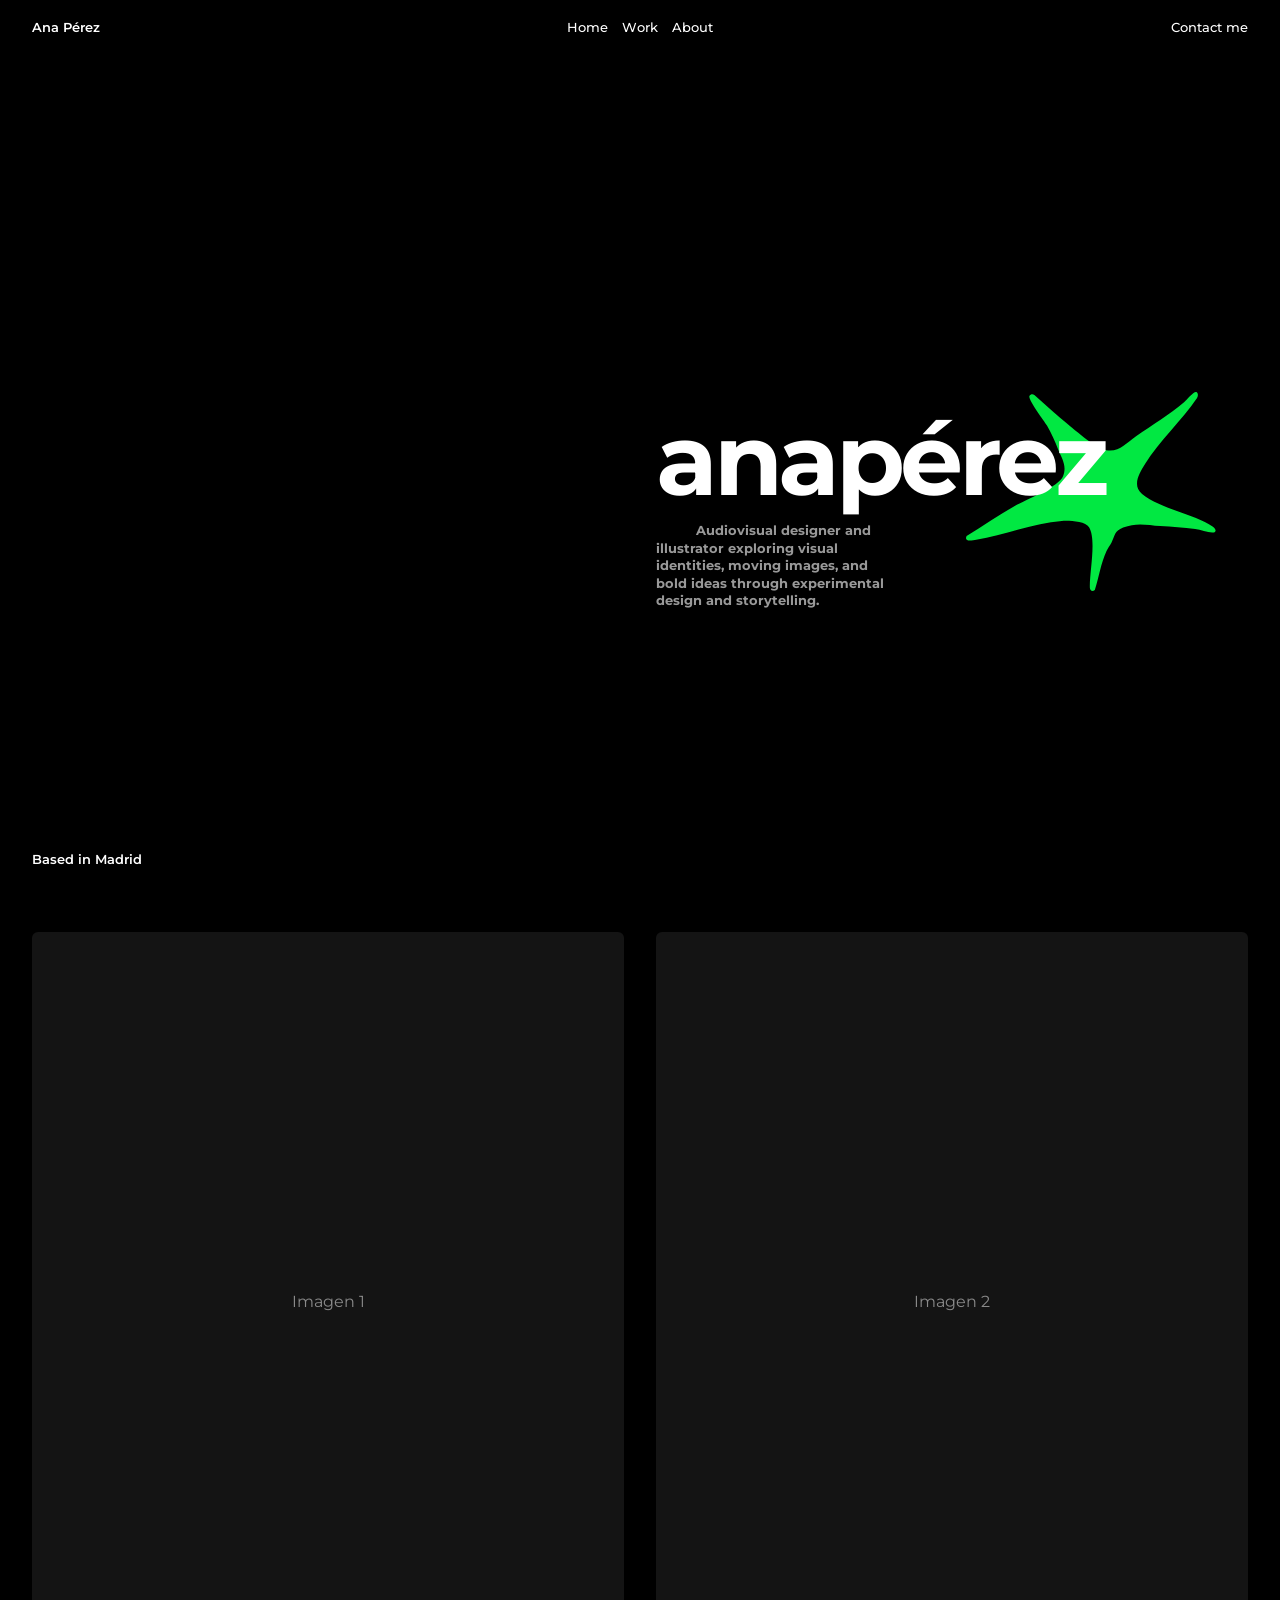
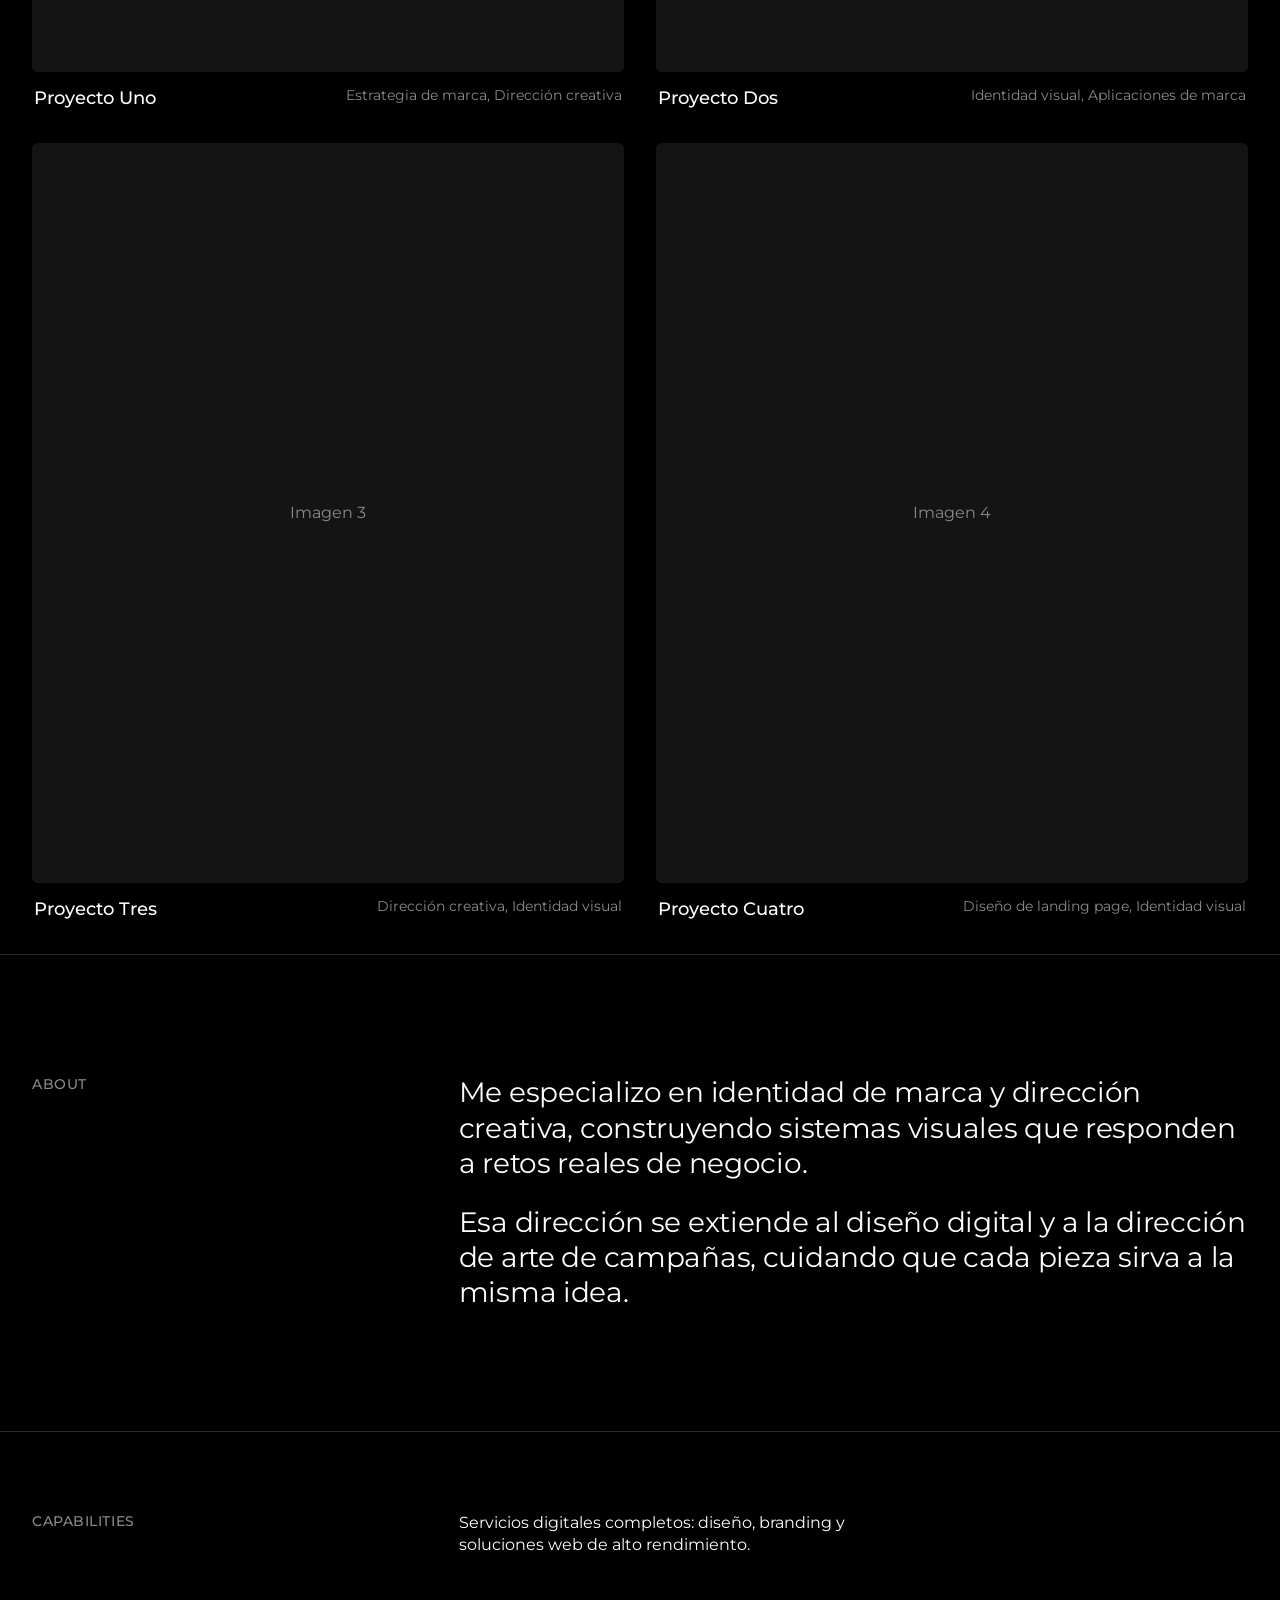
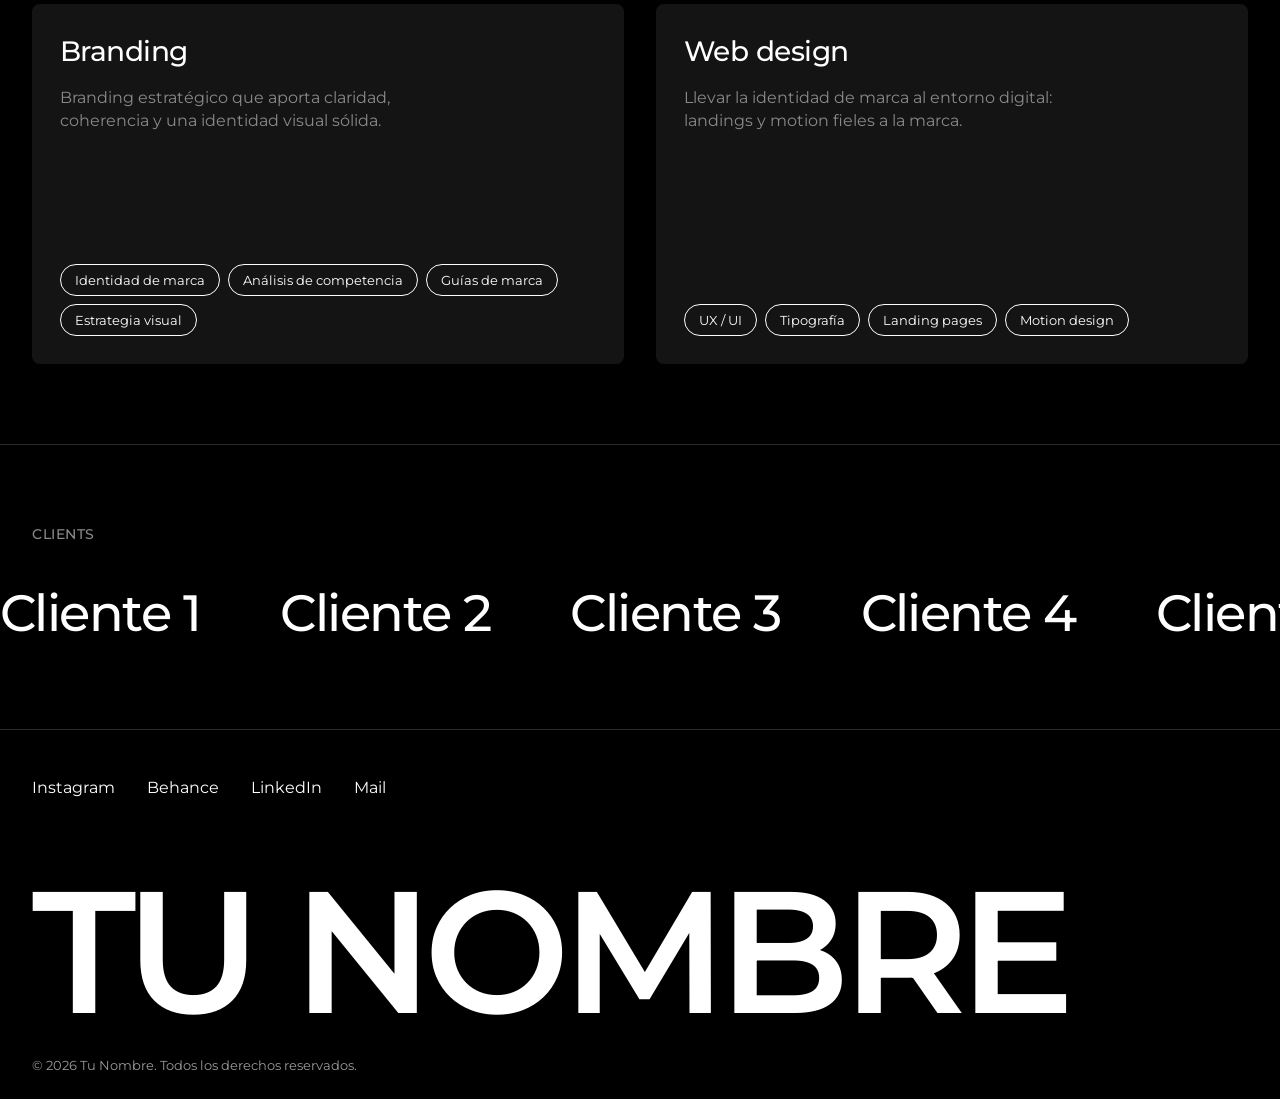
==== index.html @ c8057725 "cogiendoforma" ====
<!DOCTYPE html>
<html lang="es">
<head>
  <meta charset="UTF-8" />
  <meta name="viewport" content="width=device-width, initial-scale=1.0" />
  <title>Ana Pérez — Audiovisual designer & illustrator</title>
  <meta name="description" content="Portfolio de Ana Pérez, diseñadora audiovisual e ilustradora." />
  <link rel="preconnect" href="https://fonts.googleapis.com" />
  <link rel="preconnect" href="https://fonts.gstatic.com" crossorigin />
  <link href="https://fonts.googleapis.com/css2?family=Montserrat:wght@400;500;600;700;800&display=swap" rel="stylesheet" />
  <link rel="stylesheet" href="css/style.css" />
</head>
<body>

  <!-- HEADER -->
  <header class="header">
    <a href="#top" class="logo">Ana Pérez</a>

    <nav class="nav" id="nav">
      <div class="nav__main">
        <a href="#top" class="roll" data-text="Home"><span>Home</span></a>
        <a href="#works" class="roll" data-text="Work"><span>Work</span></a>
        <a href="#about" class="roll" data-text="About"><span>About</span></a>
      </div>
      <a href="#contact" class="nav__contact roll" data-text="Contact me"><span>Contact me</span></a>
    </nav>

    <button class="menu-btn" id="menuBtn" aria-label="Abrir menú">Menu</button>
  </header>

  <main id="top">

    <!-- HERO -->
    <section class="hero">
      <p class="hero__location">Based in Madrid</p>

      <div class="hero__content">
        <div class="hero__title">
          <svg class="hero__star" viewBox="0 0 342.09 272.6" xmlns="http://www.w3.org/2000/svg" aria-hidden="true">
            <path fill="#01E842" d="M176.56,271.46c-3.36,2.34-6.63.99-6.81-3.21-.75-20.58,9.35-65.53-1.11-82.9-5.16-8.57-28.27-9.28-37.34-8.64-39.47,2.81-79.46,19.6-117.3,25.7-5.13.83-17.24,3.97-13.19-5.2,22.29-13.17,43.22-28.61,65.96-41.03,14.47-7.9,60.71-26.7,66.24-40.76s-1.35-23.9-6.4-36.04c-4.72-11.36-9.31-22.74-15.65-33.35-4.01-6.72-25.91-34.97-24.07-40.65,1.66-2.64,4.52-3.25,6.83-1.13,11.84,10.47,23.4,21.36,35.59,31.43s44.53,38.08,56.68,42.32c21.95,7.65,31.44-6.86,47.07-17.52,22.47-15.33,45.22-29.01,66.2-46.8,2.94-2.5,13.28-15.15,16.52-13.53,2.7,1.35,2.49,5.68.88,7.94-21.16,31.21-51.8,58.81-71.28,90.71-7.54,12.35-18.17,29.33-4.06,40.89,25.51,20.89,69.63,26.15,97.17,44.83,4.66,3.16,5.28,8.62-1.06,8.14-6.52-.49-16.04-3.75-23.28-4.8-15.97-2.33-31.79-2.94-47.84-4.16-17.86-1.36-32.99-5.22-50.89,2.15-12.68,5.23-10.85,10.71-16.09,20.91-1.88,3.66-5.01,7.61-6.72,11.28-7.78,16.62-10.3,36.06-16.06,53.43Z"/>
          </svg>
          <h1 class="hero__wordmark">anapérez</h1>
        </div>
        <p class="hero__tagline">
          Audiovisual designer and illustrator exploring visual identities, moving images, and bold ideas through experimental design and storytelling.
        </p>
      </div>
    </section>

    <!-- WORKS -->
    <section class="works" id="works">
      <a href="#" class="project">
        <div class="project__img"><span>Imagen 1</span></div>
        <div class="project__info">
          <h3>Proyecto Uno</h3>
          <p>Estrategia de marca, Dirección creativa</p>
        </div>
      </a>

      <a href="#" class="project">
        <div class="project__img"><span>Imagen 2</span></div>
        <div class="project__info">
          <h3>Proyecto Dos</h3>
          <p>Identidad visual, Aplicaciones de marca</p>
        </div>
      </a>

      <a href="#" class="project">
        <div class="project__img"><span>Imagen 3</span></div>
        <div class="project__info">
          <h3>Proyecto Tres</h3>
          <p>Dirección creativa, Identidad visual</p>
        </div>
      </a>

      <a href="#" class="project">
        <div class="project__img"><span>Imagen 4</span></div>
        <div class="project__info">
          <h3>Proyecto Cuatro</h3>
          <p>Diseño de landing page, Identidad visual</p>
        </div>
      </a>
    </section>

    <!-- ABOUT -->
    <section class="about" id="about">
      <h2 class="section-label">About</h2>
      <div class="about__text">
        <p>Me especializo en identidad de marca y dirección creativa, construyendo sistemas visuales que responden a retos reales de negocio.</p>
        <p>Esa dirección se extiende al diseño digital y a la dirección de arte de campañas, cuidando que cada pieza sirva a la misma idea.</p>
      </div>
    </section>

    <!-- CAPABILITIES -->
    <section class="capabilities">
      <div class="capabilities__head">
        <h2 class="section-label">Capabilities</h2>
        <p>Servicios digitales completos: diseño, branding y soluciones web de alto rendimiento.</p>
      </div>

      <div class="cards">
        <article class="card">
          <h3>Branding</h3>
          <p>Branding estratégico que aporta claridad, coherencia y una identidad visual sólida.</p>
          <ul class="tags">
            <li>Identidad de marca</li>
            <li>Análisis de competencia</li>
            <li>Guías de marca</li>
            <li>Estrategia visual</li>
          </ul>
        </article>

        <article class="card">
          <h3>Web design</h3>
          <p>Llevar la identidad de marca al entorno digital: landings y motion fieles a la marca.</p>
          <ul class="tags">
            <li>UX / UI</li>
            <li>Tipografía</li>
            <li>Landing pages</li>
            <li>Motion design</li>
          </ul>
        </article>
      </div>
    </section>

    <!-- CLIENTS (marquee) -->
    <section class="clients">
      <h2 class="section-label">Clients</h2>
      <div class="marquee">
        <div class="marquee__track">
          <span>Cliente 1</span><span>Cliente 2</span><span>Cliente 3</span><span>Cliente 4</span>
          <!-- duplicado para el bucle infinito -->
          <span>Cliente 1</span><span>Cliente 2</span><span>Cliente 3</span><span>Cliente 4</span>
        </div>
      </div>
    </section>

  </main>

  <!-- FOOTER / CONTACT -->
  <footer class="footer" id="contact">
    <div class="footer__links">
      <a href="https://instagram.com" target="_blank" rel="noopener" class="roll" data-text="Instagram"><span>Instagram</span></a>
      <a href="https://behance.net" target="_blank" rel="noopener" class="roll" data-text="Behance"><span>Behance</span></a>
      <a href="https://linkedin.com" target="_blank" rel="noopener" class="roll" data-text="LinkedIn"><span>LinkedIn</span></a>
      <a href="mailto:hola@tudominio.com" class="roll" data-text="Mail"><span>Mail</span></a>
    </div>
    <p class="footer__wordmark">TU NOMBRE</p>
    <p class="footer__legal">© 2026 Tu Nombre. Todos los derechos reservados.</p>
  </footer>

  <script src="js/script.js"></script>
</body>
</html>
---- css/style.css ----
/* ---------- Variables (cambia aquí colores y fuente) ---------- */
:root {
  --bg: #000000;
  --text: #ffffff;
  --muted: #8a8a8a;
  --line: #2a2a2a;
  --card: #141414;
  --accent: #01e842;   /* verde del hover */
  --gutter: clamp(16px, 2.5vw, 32px);
  --font: "Montserrat", system-ui, sans-serif;
}

/* ---------- Reset ---------- */
*, *::before, *::after { box-sizing: border-box; margin: 0; padding: 0; }
html { scroll-behavior: smooth; }
body {
  font-family: var(--font);
  background: var(--bg);
  color: var(--text);
  line-height: 1.4;
  -webkit-font-smoothing: antialiased;
}
body.no-scroll { overflow: hidden; }   /* bloquea el scroll con el menú abierto */
a { color: inherit; text-decoration: none; }
ul { list-style: none; }

/* ---------- Header ---------- */
.header {
  position: fixed;
  top: 0; left: 0; right: 0;
  z-index: 50;
  display: grid;
  grid-template-columns: 1fr auto 1fr;   /* logo | menú centrado | contacto */
  align-items: center;
  padding: 18px var(--gutter);
  font-size: 13px;
  font-weight: 500;
  color: #fff;
}
.logo { font-weight: 600; justify-self: start; }

/* En escritorio el <nav> no genera caja: sus hijos entran directos en la rejilla */
.nav { display: contents; }
.nav__main { display: flex; gap: 14px; justify-self: center; }
.nav__contact { justify-self: end; }
.menu-btn { display: none; background: none; border: 0; color: inherit; font: inherit; cursor: pointer; }

/* Efecto "slot" en los links: cada letra sube a destiempo y se vuelve verde.
   El JS (script.js) divide el texto de los enlaces .roll en letras. */
.roll {
  --h: 1.25em;               /* alto de cada letra (deja sitio a las colas: g, p, y) */
  display: inline-flex;
  line-height: var(--h);
  white-space: nowrap;
  cursor: pointer;
}
.roll .slot-char {
  display: inline-block;
  height: var(--h);
  overflow: hidden;
  vertical-align: bottom;
}
.roll .slot-strip {
  display: flex;
  flex-direction: column;
  transition: transform 650ms cubic-bezier(.16, 1, .3, 1);
  transition-delay: calc(var(--i) * 45ms);   /* retraso por letra */
}
.roll .slot-strip span {
  display: block;
  height: var(--h);
  line-height: var(--h);
  white-space: pre;
}
.roll .slot-strip span:nth-child(2) { color: var(--accent); }

.roll:focus-visible .slot-strip { transform: translateY(calc(-1 * var(--h))); }

/* Solo con ratón: en pantallas táctiles el hover se queda "pegado" tras tocar */
@media (hover: hover) {
  .roll:hover .slot-strip { transform: translateY(calc(-1 * var(--h))); }
}

/* ---------- Hero ---------- */
.hero {
  min-height: 100vh;
  min-height: 100svh;   /* en móvil ignora la barra del navegador */
  overflow-x: clip;     /* la estrella nunca crea scroll horizontal al moverse */
  padding: 80px var(--gutter) var(--gutter);
  display: grid;
  grid-template-columns: 1fr 1fr;     /* dos mitades */
  column-gap: var(--gutter);
}
/* Izquierda: abajo del todo */
.hero__location {
  align-self: end;
  font-size: 13px;
  font-weight: 600;
}
/* Derecha: centrado en vertical */
.hero__content {
  align-self: center;
  padding-top: 8vh;
}
/* El tamaño se define aquí; la estrella usa "em", así escala siempre con el nombre */
.hero__title {
  position: relative;
  font-size: clamp(3rem, 7.8vw, 9rem);
}
.hero__wordmark {
  position: relative;
  z-index: 1;                 /* el texto va por encima de la estrella */
  font-size: 1em;
  font-weight: 700;
  letter-spacing: -0.045em;
  line-height: 1;
}
.hero__star {
  position: absolute;
  z-index: 0;
  top: -0.18em;               /* ajusta la posición vertical */
  left: 3.1em;                /* ajusta la posición horizontal */
  width: 2.5em;               /* ajusta el tamaño */
  height: auto;
  pointer-events: none;
  user-select: none;
  transform-origin: 50% 50%;
  /* "translate" y "rotate" los mueve el JS con el ratón; se suman a la animación */
  translate: var(--mx, 0px) var(--my, 0px);
  rotate: var(--mr, 0deg);
  transition: translate .7s cubic-bezier(.2, .7, .2, 1), rotate .7s cubic-bezier(.2, .7, .2, 1);
}

/* Animación de la estrella (solo si la persona no pidió reducir movimiento) */
@media (prefers-reduced-motion: no-preference) {
  .hero__star {
    animation:
      star-fade .4s ease .3s both,                                  /* aparece */
      star-pop 1.3s cubic-bezier(.34, 1.56, .64, 1) .3s both,       /* entra girando y con rebote */
      star-float 7s ease-in-out 1.6s infinite alternate;            /* después "respira" sin parar */
  }
}
@keyframes star-fade { from { opacity: 0; } to { opacity: 1; } }
@keyframes star-pop {
  from { transform: scale(0) rotate(-140deg); }
  to   { transform: scale(1) rotate(0deg); }
}
@keyframes star-float {
  from { transform: scale(1) rotate(0deg); }
  to   { transform: scale(1.07) rotate(9deg); }
}
.hero__tagline {
  margin-top: 12px;
  max-width: 17.5em;
  font-size: clamp(11px, 1.05vw, 15px);
  font-weight: 700;
  line-height: 1.3;
  text-indent: 3em;          /* sangría en la primera línea */
  color: #999999;
}

/* ---------- Works (grid 2 columnas) ---------- */
.works {
  display: grid;
  grid-template-columns: repeat(2, 1fr);
  gap: var(--gutter);
  padding: var(--gutter);
}
.project__img {
  aspect-ratio: 4 / 5;
  background: var(--card);
  border-radius: 6px;
  overflow: hidden;
  display: grid;
  place-items: center;
  color: var(--muted);
}
.project__img img {
  width: 100%; height: 100%;
  object-fit: cover;
  transition: transform .8s cubic-bezier(.2, .7, .2, 1);
}
.project:hover .project__img img,
.project:hover .project__img { transform: scale(1.02); }
.project__img { transition: transform .6s cubic-bezier(.2, .7, .2, 1); }
.project__info { display: flex; justify-content: space-between; gap: 16px; padding: 14px 2px 0; }
.project__info h3 { font-weight: 500; font-size: 18px; }
.project__info p { color: var(--muted); font-size: 14px; text-align: right; }

/* ---------- Secciones genéricas ---------- */
.section-label {
  font-size: 14px;
  font-weight: 500;
  text-transform: uppercase;
  letter-spacing: .04em;
  color: var(--muted);
}

/* ---------- About ---------- */
.about {
  display: grid;
  grid-template-columns: 1fr 2fr;
  gap: var(--gutter);
  padding: 120px var(--gutter);
  border-top: 1px solid var(--line);
}
.about__text { display: grid; gap: 24px; font-size: clamp(20px, 2.2vw, 32px); line-height: 1.25; letter-spacing: -0.01em; }

/* ---------- Capabilities ---------- */
.capabilities {
  padding: 80px var(--gutter);
  border-top: 1px solid var(--line);
}
.capabilities__head {
  display: grid;
  grid-template-columns: 1fr 2fr;
  gap: var(--gutter);
  margin-bottom: 48px;
}
.capabilities__head p { max-width: 460px; }
.cards { display: grid; grid-template-columns: repeat(2, 1fr); gap: var(--gutter); }
.card {
  background: var(--card);
  border-radius: 8px;
  padding: 28px;
  display: flex;
  flex-direction: column;
  gap: 16px;
  min-height: 360px;
}
.card h3 { font-size: 28px; font-weight: 500; letter-spacing: -0.02em; }
.card > p { color: var(--muted); max-width: 380px; }
.tags { margin-top: auto; display: flex; flex-wrap: wrap; gap: 8px; }
.tags li {
  border: 1px solid var(--text);
  border-radius: 999px;
  padding: 6px 14px;
  font-size: 13px;
}

/* ---------- Clients (marquee) ---------- */
.clients { padding: 80px 0; border-top: 1px solid var(--line); }
.clients .section-label { padding: 0 var(--gutter); margin-bottom: 32px; }
.marquee { overflow: hidden; }
.marquee__track {
  display: flex;
  gap: 80px;
  width: max-content;
  animation: scroll 25s linear infinite;
}
.marquee__track span { font-size: clamp(28px, 4vw, 56px); font-weight: 500; letter-spacing: -0.03em; white-space: nowrap; }
@keyframes scroll { to { transform: translateX(-50%); } }
.marquee:hover .marquee__track { animation-play-state: paused; }

/* ---------- Footer ---------- */
.footer {
  background: var(--bg);
  color: var(--text);
  padding: 48px var(--gutter) 24px;
  border-top: 1px solid var(--line);
}
.footer__links { display: flex; gap: 32px; flex-wrap: wrap; margin-bottom: 80px; }
.footer__wordmark {
  font-size: clamp(40px, 13.5vw, 280px);   /* antes se salía de la pantalla */
  font-weight: 600;
  letter-spacing: -0.05em;
  line-height: .85;
  white-space: nowrap;
}
.footer__legal { margin-top: 32px; font-size: 13px; opacity: .6; }

/* ---------- Responsive ---------- */
/* Tablet y móvil */
@media (max-width: 800px) {
  /* Cabecera: logo + botón Menu */
  .header { grid-template-columns: 1fr auto; }
  .logo,
  .menu-btn { position: relative; z-index: 60; }   /* siguen visibles sobre el menú abierto */
  .menu-btn { display: block; }

  /* Menú a pantalla completa (en escritorio el nav es display: contents) */
  .nav {
    display: flex;
    position: fixed;
    inset: 0;
    background: var(--bg);
    flex-direction: column;
    justify-content: center;
    align-items: center;
    gap: 24px;
    font-size: clamp(28px, 8vw, 40px);
    font-weight: 600;
    transform: translateY(-100%);
    visibility: hidden;                      /* evita tabular a enlaces ocultos */
    transition: transform .5s cubic-bezier(.65, 0, .35, 1), visibility 0s .5s;
  }
  .nav.open {
    transform: translateY(0);
    visibility: visible;
    transition: transform .5s cubic-bezier(.65, 0, .35, 1), visibility 0s;
  }
  .nav__main { flex-direction: column; align-items: center; gap: 24px; }

  /* Secciones */
  .works, .cards { grid-template-columns: 1fr; }
  .about, .capabilities__head { grid-template-columns: 1fr; }
  .about { padding: 80px var(--gutter); }
  .card { min-height: 280px; }
  .project__info { flex-direction: column; gap: 4px; }
  .project__info p { text-align: left; }

  /* Hero: una columna, nombre centrado y "Based in Madrid" abajo */
  .hero { grid-template-columns: 1fr; grid-template-rows: 1fr auto; }
  .hero__content { grid-row: 1; align-self: center; padding-top: 0; }
  .hero__location { grid-row: 2; }
  .hero__title { font-size: clamp(3rem, 17vw, 7rem); margin-bottom: .85em; }   /* deja sitio a la estrella */
  .hero__star { left: 2.9em; }   /* en móvil, un poco menos para que no se salga de la pantalla */
  .hero__tagline { font-size: 13px; max-width: 24em; text-indent: 2.5em; }
}

/* Móviles pequeños */
@media (max-width: 480px) {
  .footer__links { gap: 20px 24px; margin-bottom: 56px; }
  .marquee__track { gap: 48px; }
}

/* Respeta a quien prefiere menos movimiento */
@media (prefers-reduced-motion: reduce) {
  html { scroll-behavior: auto; }
  .marquee__track { animation: none; }
  .roll .slot-strip { transition-duration: 0ms; transition-delay: 0ms; }
}
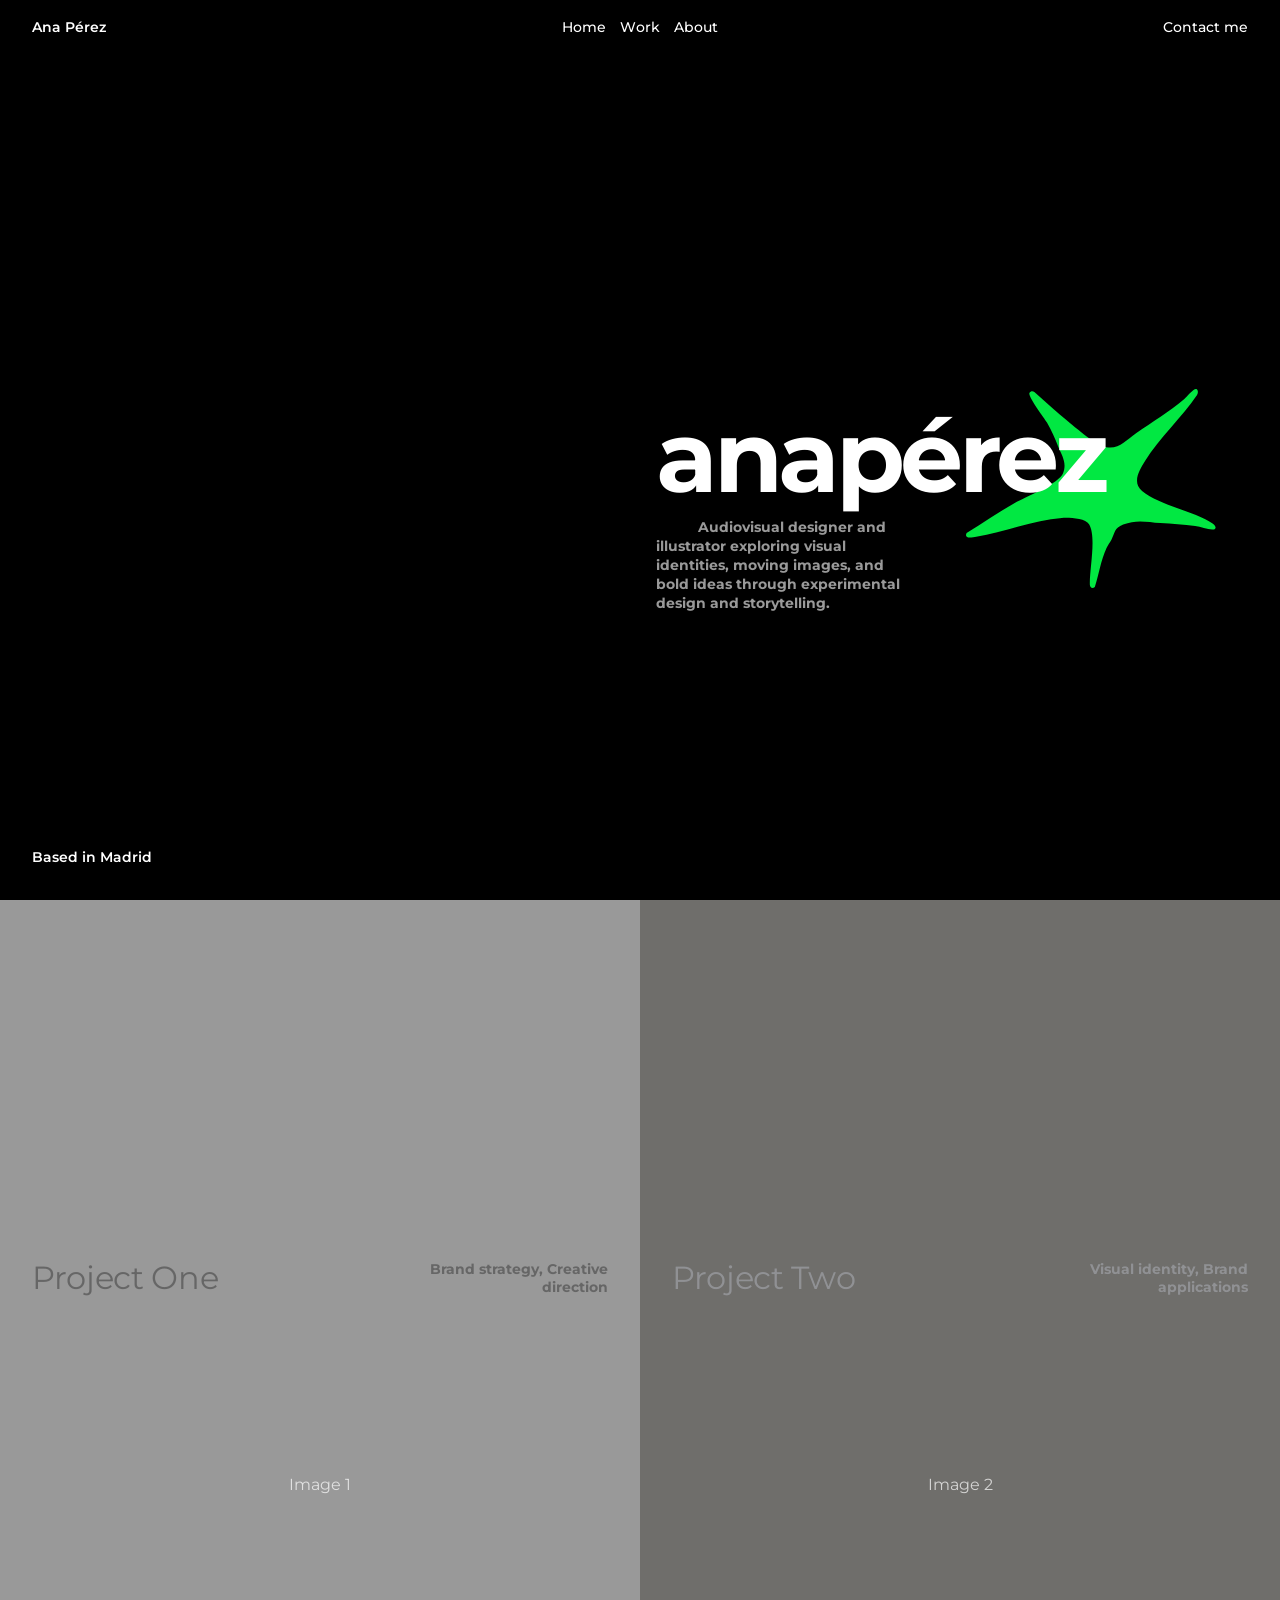
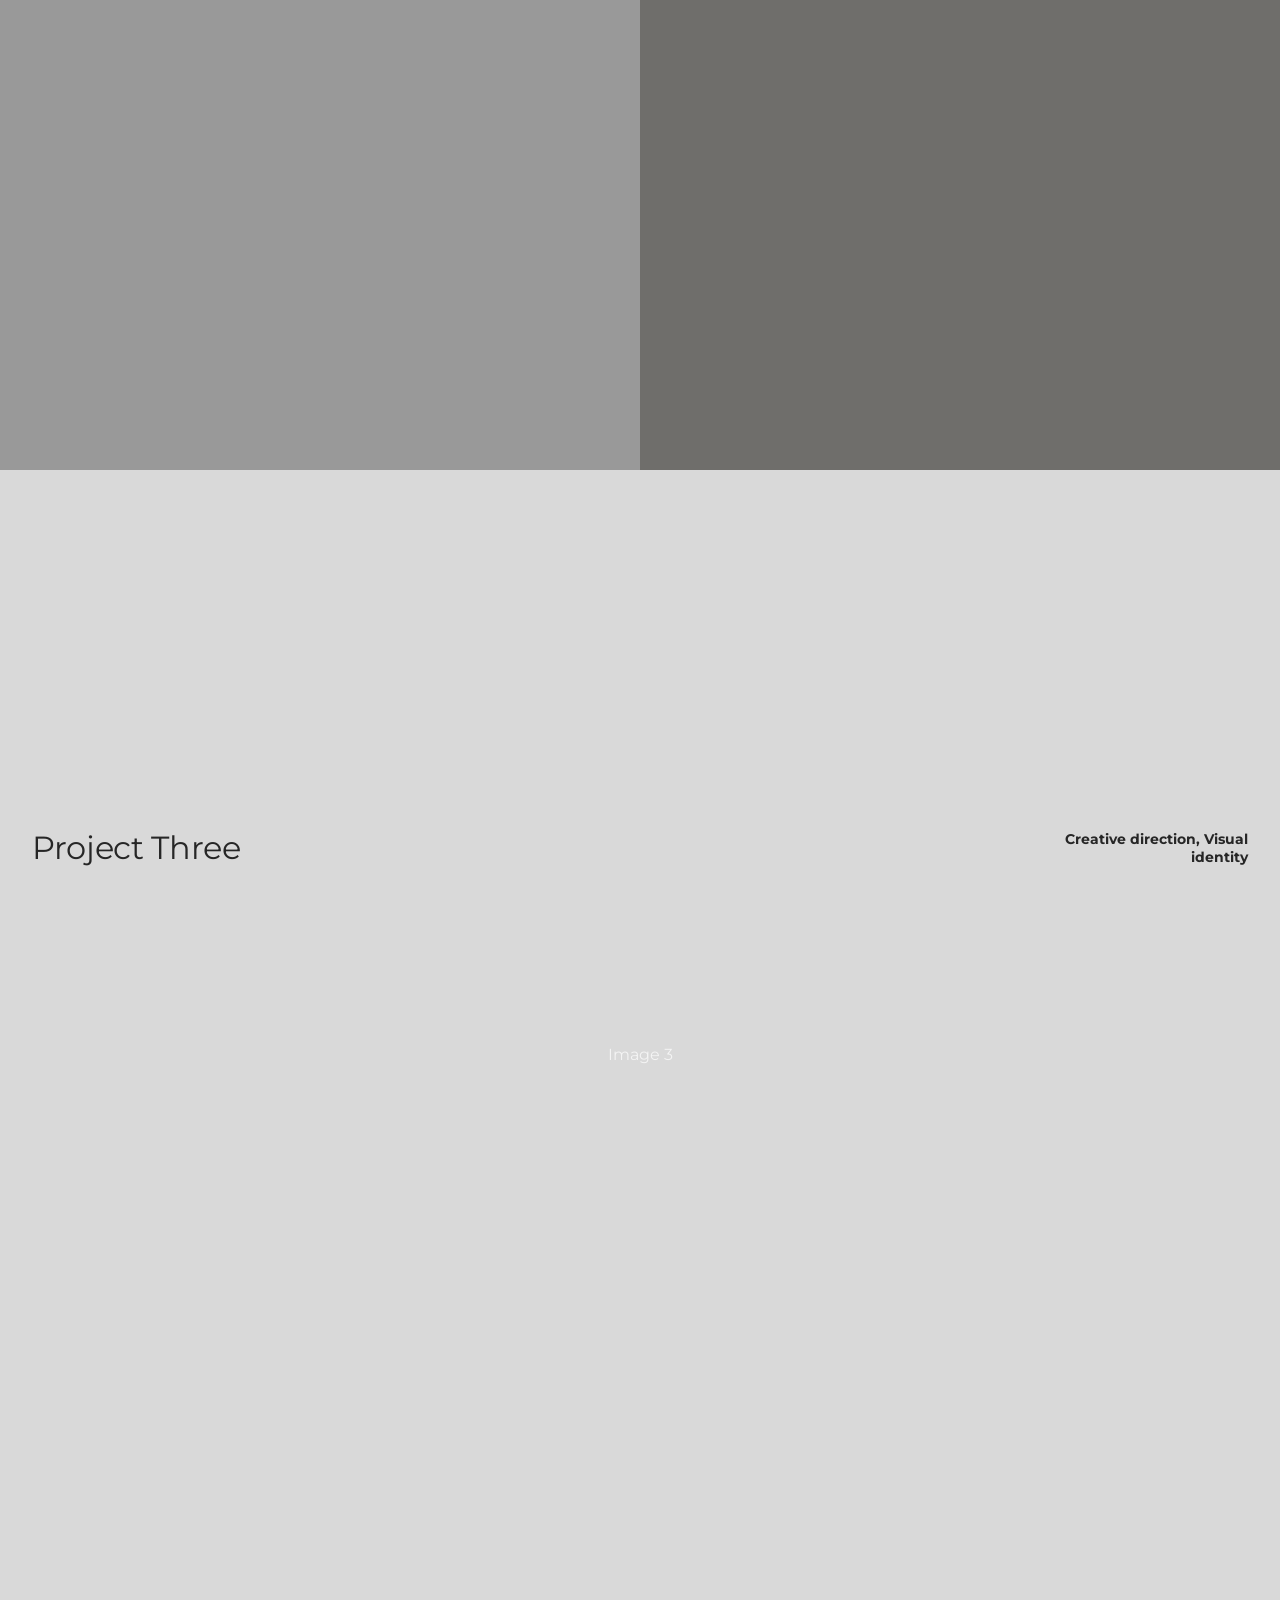
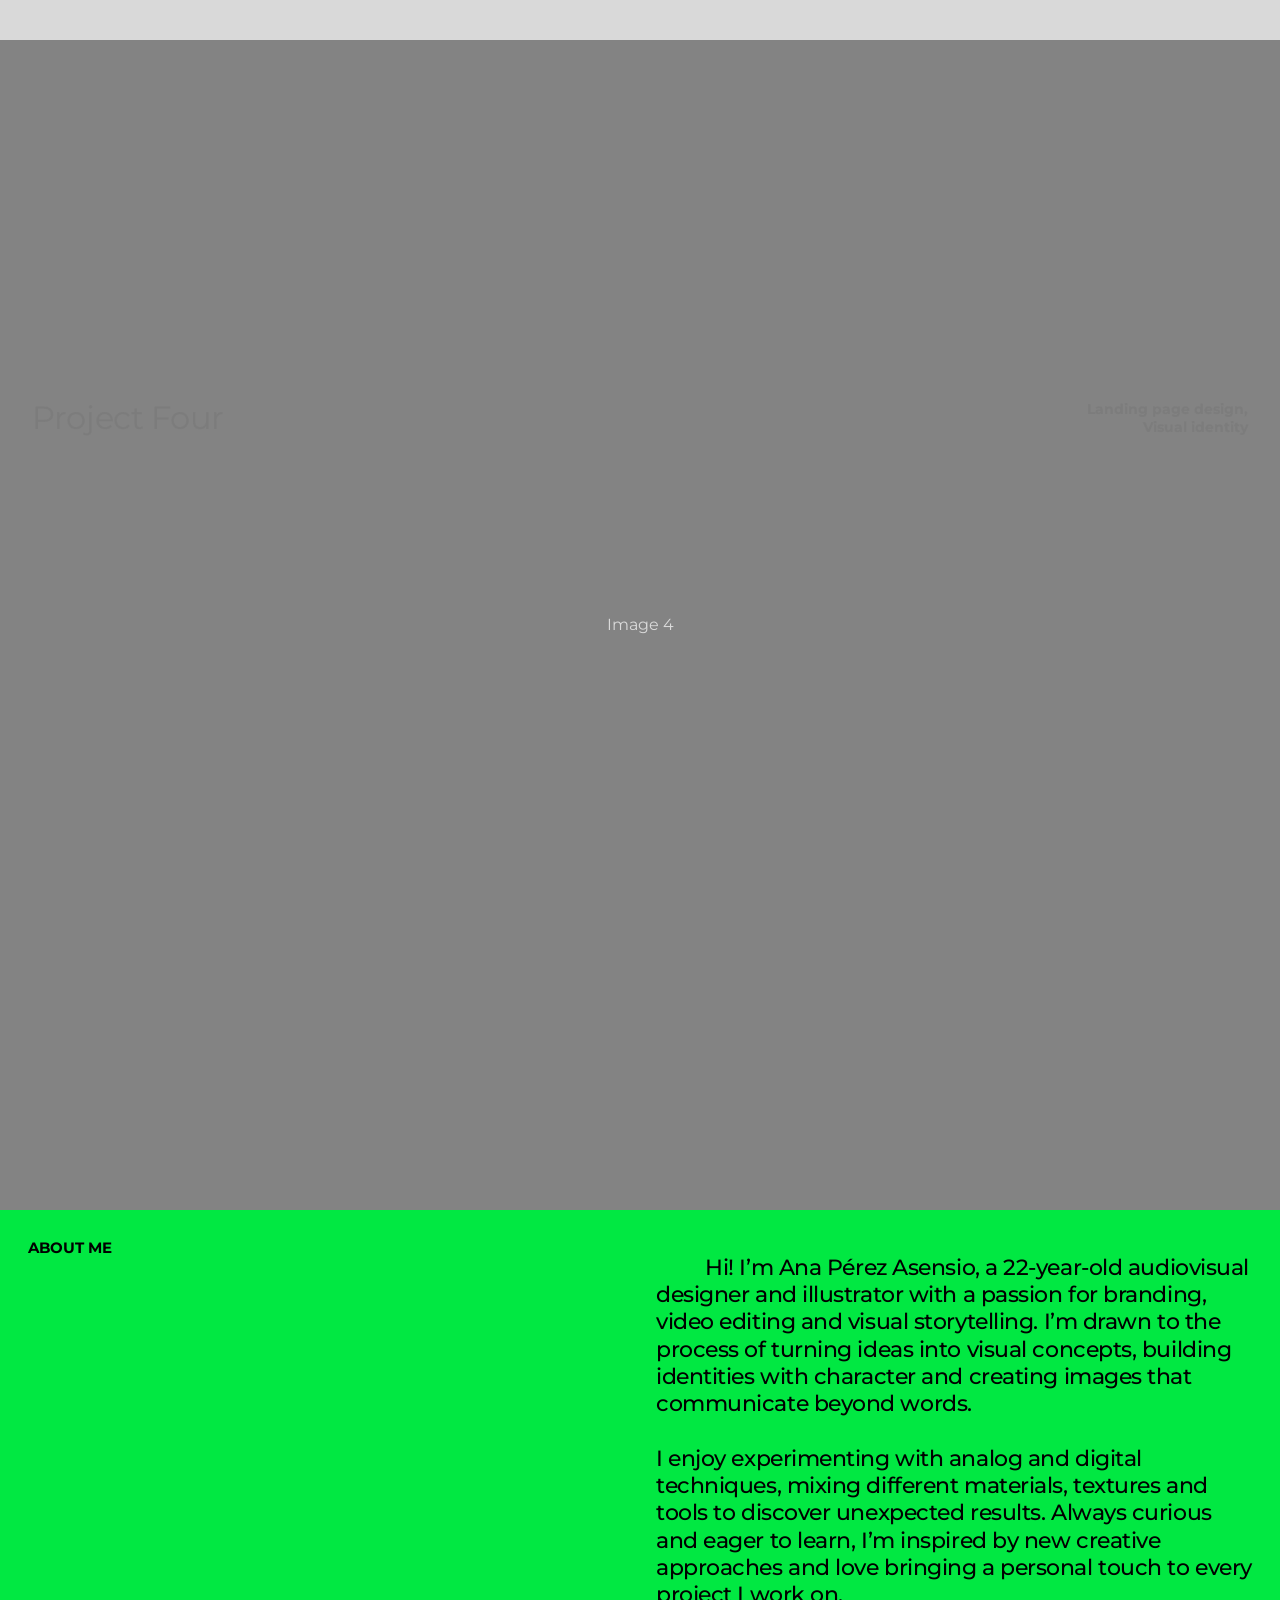
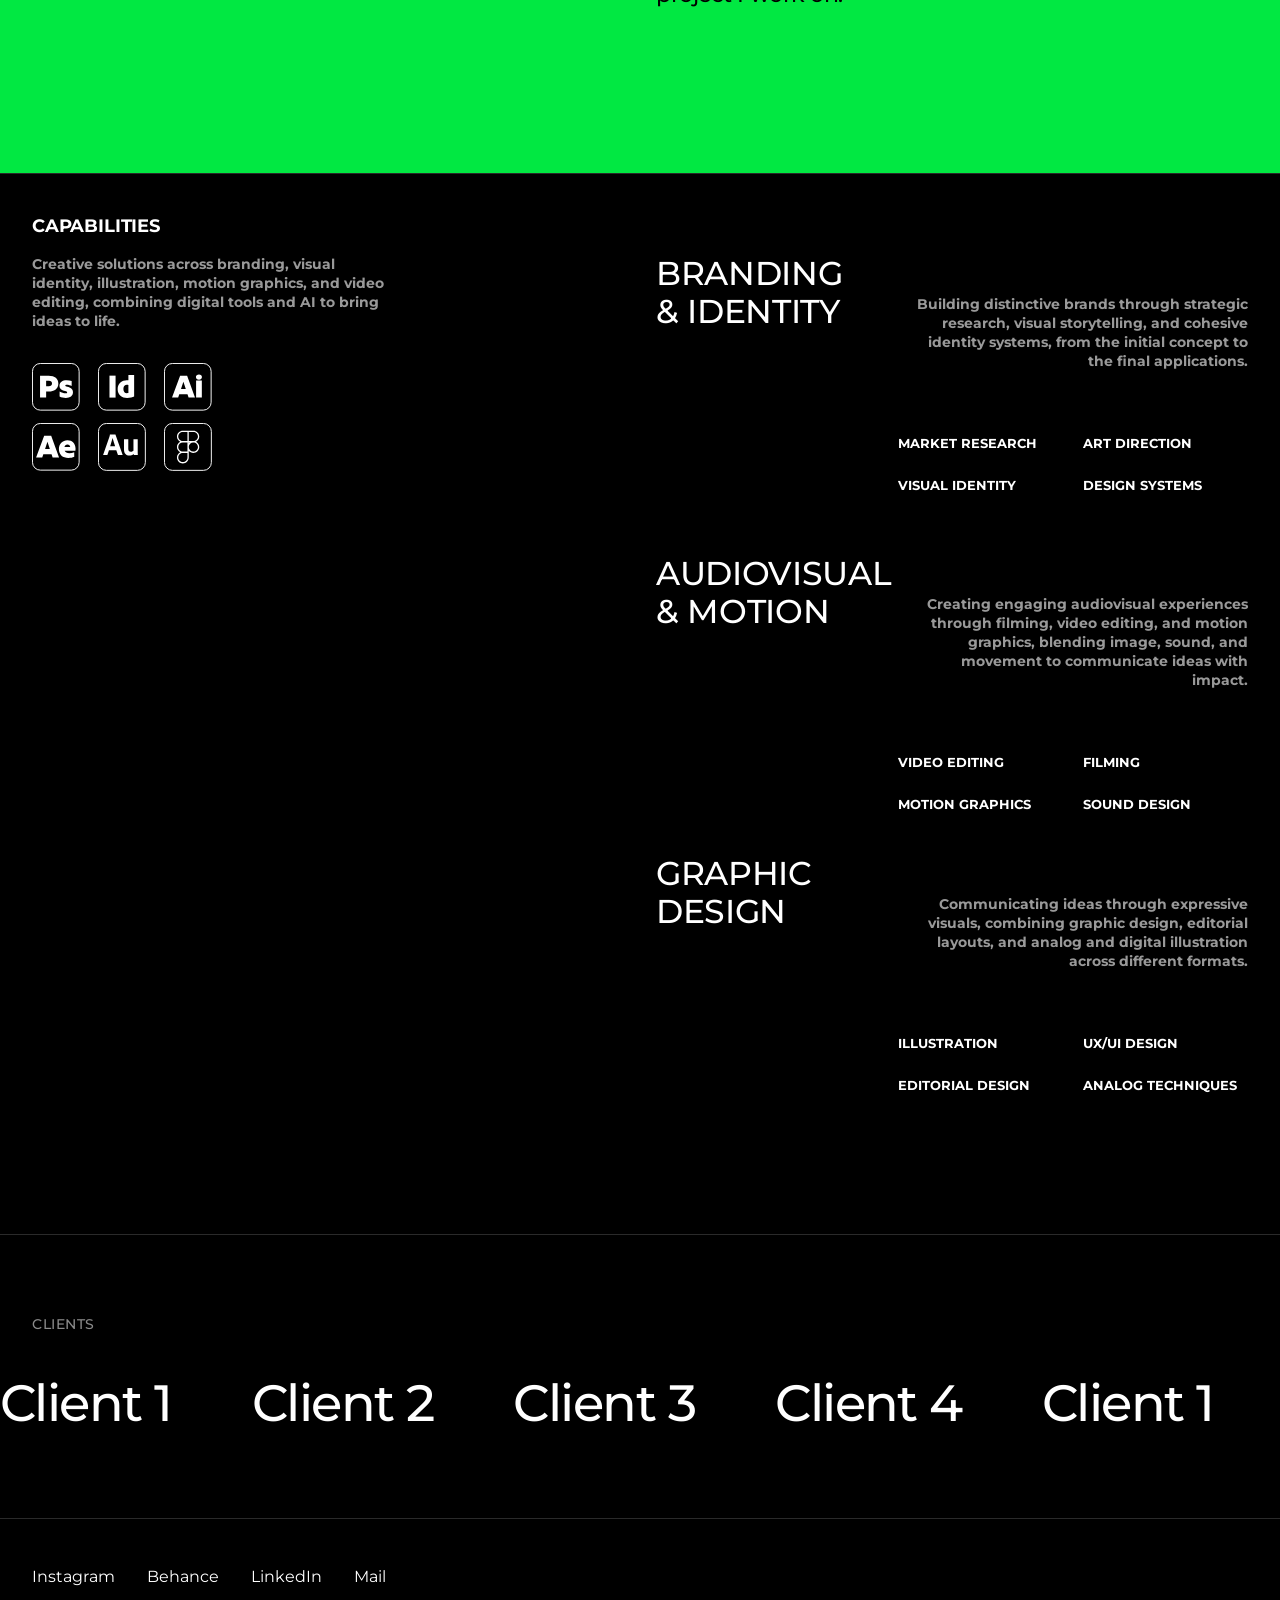
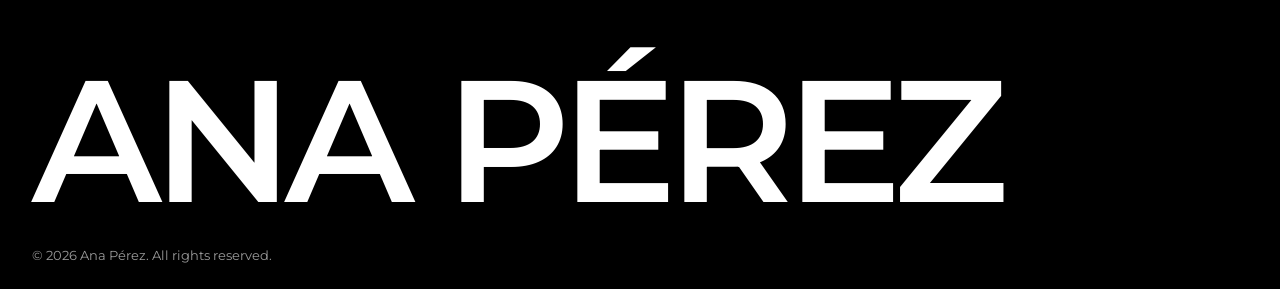
==== commit c1b1edc2: "avances" ====
--- a/index.html
+++ b/index.html
@@ -1,10 +1,11 @@
 <!DOCTYPE html>
-<html lang="es">
+<html lang="en">
 <head>
   <meta charset="UTF-8" />
   <meta name="viewport" content="width=device-width, initial-scale=1.0" />
   <title>Ana Pérez — Audiovisual designer & illustrator</title>
-  <meta name="description" content="Portfolio de Ana Pérez, diseñadora audiovisual e ilustradora." />
+  <meta name="description" content="Portfolio of Ana Pérez, audiovisual designer and illustrator." />
+  <link rel="icon" type="image/svg+xml" href="favicon.svg" />
   <link rel="preconnect" href="https://fonts.googleapis.com" />
   <link rel="preconnect" href="https://fonts.gstatic.com" crossorigin />
   <link href="https://fonts.googleapis.com/css2?family=Montserrat:wght@400;500;600;700;800&display=swap" rel="stylesheet" />
@@ -25,13 +26,13 @@
       <a href="#contact" class="nav__contact roll" data-text="Contact me"><span>Contact me</span></a>
     </nav>
 
-    <button class="menu-btn" id="menuBtn" aria-label="Abrir menú">Menu</button>
+    <button class="menu-btn" id="menuBtn" aria-label="Open menu">Menu</button>
   </header>
 
-  <main id="top">
+  <main>
 
     <!-- HERO -->
-    <section class="hero">
+    <section class="hero" id="top">
       <p class="hero__location">Based in Madrid</p>
 
       <div class="hero__content">
@@ -50,75 +51,137 @@
     <!-- WORKS -->
     <section class="works" id="works">
       <a href="#" class="project">
-        <div class="project__img"><span>Imagen 1</span></div>
-        <div class="project__info">
-          <h3>Proyecto Uno</h3>
-          <p>Estrategia de marca, Dirección creativa</p>
-        </div>
-      </a>
-
-      <a href="#" class="project">
-        <div class="project__img"><span>Imagen 2</span></div>
-        <div class="project__info">
-          <h3>Proyecto Dos</h3>
-          <p>Identidad visual, Aplicaciones de marca</p>
-        </div>
-      </a>
-
-      <a href="#" class="project">
-        <div class="project__img"><span>Imagen 3</span></div>
-        <div class="project__info">
-          <h3>Proyecto Tres</h3>
-          <p>Dirección creativa, Identidad visual</p>
-        </div>
-      </a>
-
-      <a href="#" class="project">
-        <div class="project__img"><span>Imagen 4</span></div>
-        <div class="project__info">
-          <h3>Proyecto Cuatro</h3>
-          <p>Diseño de landing page, Identidad visual</p>
+        <div class="project__img"><span>Image 1</span></div>
+        <div class="project__info">
+          <h3>Project One</h3>
+          <p>Brand strategy, Creative direction</p>
+        </div>
+      </a>
+
+      <a href="#" class="project">
+        <div class="project__img"><span>Image 2</span></div>
+        <div class="project__info">
+          <h3>Project Two</h3>
+          <p>Visual identity, Brand applications</p>
+        </div>
+      </a>
+
+      <a href="#" class="project">
+        <div class="project__img"><span>Image 3</span></div>
+        <div class="project__info">
+          <h3>Project Three</h3>
+          <p>Creative direction, Visual identity</p>
+        </div>
+      </a>
+
+      <a href="#" class="project">
+        <div class="project__img"><span>Image 4</span></div>
+        <div class="project__info">
+          <h3>Project Four</h3>
+          <p>Landing page design, Visual identity</p>
         </div>
       </a>
     </section>
 
     <!-- ABOUT -->
     <section class="about" id="about">
-      <h2 class="section-label">About</h2>
-      <div class="about__text">
-        <p>Me especializo en identidad de marca y dirección creativa, construyendo sistemas visuales que responden a retos reales de negocio.</p>
-        <p>Esa dirección se extiende al diseño digital y a la dirección de arte de campañas, cuidando que cada pieza sirva a la misma idea.</p>
+      <div class="about__box">
+        <h2 class="about__label">About me</h2>
+        <div class="about__text">
+          <p>Hi! I’m Ana Pérez Asensio, a 22-year-old audiovisual designer and illustrator with a passion for branding, video editing and visual storytelling. I’m drawn to the process of turning ideas into visual concepts, building identities with character and creating images that communicate beyond words.</p>
+          <p>I enjoy experimenting with analog and digital techniques, mixing different materials, textures and tools to discover unexpected results. Always curious and eager to learn, I’m inspired by new creative approaches and love bringing a personal touch to every project I work on.</p>
+        </div>
       </div>
     </section>
 
     <!-- CAPABILITIES -->
-    <section class="capabilities">
-      <div class="capabilities__head">
-        <h2 class="section-label">Capabilities</h2>
-        <p>Servicios digitales completos: diseño, branding y soluciones web de alto rendimiento.</p>
-      </div>
-
-      <div class="cards">
-        <article class="card">
-          <h3>Branding</h3>
-          <p>Branding estratégico que aporta claridad, coherencia y una identidad visual sólida.</p>
-          <ul class="tags">
-            <li>Identidad de marca</li>
-            <li>Análisis de competencia</li>
-            <li>Guías de marca</li>
-            <li>Estrategia visual</li>
-          </ul>
+    <section class="cap" id="capabilities">
+      <div class="cap__intro">
+        <h2 class="cap__label">Capabilities</h2>
+        <p class="cap__text">
+          Creative solutions across branding, visual identity, illustration, motion graphics, and video editing, combining digital tools and AI to bring ideas to life.
+        </p>
+        <ul class="tools" aria-label="Tools">
+          <li title="Photoshop">
+            <svg viewBox="0 0 25 25" fill="none" xmlns="http://www.w3.org/2000/svg" role="img" aria-label="Photoshop">
+              <rect x="0.248003" y="0.248003" width="24.3043" height="24.3043" rx="4.09206" stroke="currentColor" stroke-width="0.496007"/>
+              <path d="M8.65962 6.58301C11.9017 6.58301 13.727 8.10075 13.727 10.6446C13.727 13.6127 11.2528 14.8071 8.93354 14.8071H7.36415V18.0155H4.18945V6.58301H8.65962ZM7.36415 9.2952V12.0927H8.7629C9.73507 12.0927 10.4176 11.6998 10.4176 10.7097C10.4176 9.80485 9.83835 9.29295 8.83026 9.29295H7.3619L7.36415 9.2952Z" fill="currentColor"/>
+              <path d="M14.3737 17.4519L14.3917 14.8071C15.2965 15.4043 16.5583 15.7793 17.4294 15.7793C18.0266 15.7793 18.3005 15.6086 18.3005 15.3011C18.3005 14.9598 17.9256 14.8228 17.2094 14.6006C15.8263 14.1919 14.3086 13.6284 14.3086 11.8188C14.3086 10.0091 15.8263 8.95166 18.0289 8.95166C19.0706 8.95166 19.9238 9.10433 20.6737 9.42989L20.6557 11.9557C20.0585 11.5965 18.882 11.2732 18.1142 11.2732C17.5506 11.2732 17.3284 11.4438 17.3284 11.6998C17.3284 12.0074 17.6023 12.0927 18.4195 12.3486C20.0069 12.8269 21.3383 13.3388 21.3383 15.1978C21.3383 17.0568 19.8879 18.1659 17.618 18.1659C16.4236 18.1659 15.2965 17.9616 14.3759 17.4497L14.3737 17.4519Z" fill="currentColor"/>
+            </svg>
+          </li>
+          <li title="InDesign">
+            <svg viewBox="0 0 25 25" fill="none" xmlns="http://www.w3.org/2000/svg" role="img" aria-label="InDesign">
+              <rect x="0.248003" y="0.248003" width="24.3043" height="24.3043" rx="4.09206" stroke="currentColor" stroke-width="0.496007"/>
+              <path d="M5.97852 6.58301H9.15321V18.0155H5.97852V6.58301Z" fill="currentColor"/>
+              <path d="M10.2373 13.6125C10.2373 10.5075 12.5588 8.95378 14.9634 8.95378C15.2867 8.95378 15.628 8.98746 15.8346 9.02114V6.22363H18.8207V17.4339C18.1044 17.7931 16.6877 18.168 15.152 18.168C12.5252 18.168 10.2373 16.684 10.2373 13.6125ZM15.8323 15.6759V11.4953C15.628 11.428 15.372 11.3763 15.0308 11.3763C14.0923 11.3763 13.2212 11.9219 13.2212 13.5609C13.2212 15.0629 14.007 15.7455 15.0465 15.7455C15.2845 15.7455 15.61 15.7275 15.8323 15.6781V15.6759Z" fill="currentColor"/>
+            </svg>
+          </li>
+          <li title="Illustrator">
+            <svg viewBox="0 0 25 25" fill="none" xmlns="http://www.w3.org/2000/svg" role="img" aria-label="Illustrator">
+              <rect x="0.248003" y="0.248003" width="24.3043" height="24.3043" rx="4.09206" stroke="currentColor" stroke-width="0.496007"/>
+              <path d="M8.39517 6.58301H12.0458L16.1411 18.0155H12.7957L12.2322 16.2755H7.95063L7.38708 18.0155H4.17871L8.39293 6.58301H8.39517ZM11.3453 13.5611L10.0993 9.72178L8.85319 13.5611H11.3453Z" fill="currentColor"/>
+              <path d="M16.6309 7.33295C16.6309 6.51346 17.2618 5.98584 18.2182 5.98584C19.1747 5.98584 19.7539 6.53142 19.7539 7.33295C19.7539 8.13448 19.1567 8.71599 18.2182 8.71599C17.2281 8.71599 16.6309 8.17041 16.6309 7.33295ZM16.7162 9.1089H19.7023V18.0156H16.7162V9.1089Z" fill="currentColor"/>
+            </svg>
+          </li>
+          <li title="After Effects">
+            <svg viewBox="0 0 25 25" fill="none" xmlns="http://www.w3.org/2000/svg" role="img" aria-label="After Effects">
+              <rect x="0.248003" y="0.248003" width="24.3043" height="24.3043" rx="4.09206" stroke="currentColor" stroke-width="0.496007"/>
+              <path d="M6.34019 6.58301H9.99087L14.0861 18.0155H10.743L10.1795 16.2755H5.89789L5.33435 18.0155H2.12598L6.34019 6.58301ZM9.29037 13.5611L8.04429 9.72178L6.79821 13.5611H9.29037Z" fill="currentColor"/>
+              <path d="M22.6762 13.3051C22.6762 13.7137 22.6425 14.1583 22.5909 14.4995H17.0116C17.3528 15.3527 18.1723 15.7613 19.4521 15.7613C20.3726 15.7613 21.1764 15.5907 21.9779 15.2157L22.0116 17.5867C21.1405 18.0312 20.202 18.1839 18.9918 18.1839C16.0057 18.1839 14.0098 16.5292 14.0098 13.5251C14.0098 10.777 15.9204 8.95166 18.4463 8.95166C20.9721 8.95166 22.6784 10.6243 22.6784 13.3028L22.6762 13.3051ZM16.9105 12.5552H19.8966C19.8293 11.7537 19.3331 11.1901 18.4642 11.1901C17.5953 11.1901 17.0991 11.6347 16.9105 12.5552Z" fill="currentColor"/>
+            </svg>
+          </li>
+          <li title="Audition">
+            <svg viewBox="0 0 26 26" fill="none" xmlns="http://www.w3.org/2000/svg" role="img" aria-label="Audition">
+              <rect x="0.259078" y="0.259078" width="25.3897" height="25.3897" rx="4.27479" stroke="currentColor" stroke-width="0.518156"/>
+              <path d="M9.91252 14.7141H5.9426L5.13281 17.2343C5.12422 17.2797 5.09895 17.3202 5.06198 17.3479C5.025 17.3756 4.979 17.3884 4.93303 17.3839H2.92243C2.80278 17.3839 2.77287 17.3241 2.80278 17.1937L6.24281 7.3138C6.27213 7.19517 6.30779 7.0782 6.34964 6.96339C6.40472 6.74058 6.43482 6.51233 6.43938 6.28286C6.43695 6.25534 6.44527 6.22795 6.4626 6.20644C6.47993 6.18493 6.50492 6.17096 6.53232 6.16748H9.3025C9.37301 6.16748 9.43284 6.19739 9.44246 6.25722L13.3226 17.2172C13.3525 17.3369 13.3226 17.3871 13.2158 17.3871H10.9819C10.944 17.3906 10.9061 17.3804 10.875 17.3585C10.8438 17.3366 10.8215 17.3043 10.8121 17.2674L9.91252 14.7141ZM6.56224 12.5871H9.27259C9.21276 12.367 9.12302 12.0967 9.0226 11.8168C8.92218 11.5369 8.83244 11.2164 8.73308 10.897C8.63373 10.5775 8.53331 10.2474 8.42327 9.91732C8.31323 9.58721 8.22349 9.27632 8.13375 8.96757C8.04401 8.65883 7.9735 8.38747 7.89338 8.13748H7.87308C7.77656 8.60339 7.6564 9.06408 7.51305 9.51776C7.3528 10.0274 7.19255 10.5679 7.02269 11.0978C6.89574 11.6024 6.74204 12.0999 6.56224 12.5881V12.5871Z" fill="currentColor"/>
+              <path d="M21.512 8.96792V15.5179C21.512 15.8074 21.512 16.0574 21.5216 16.2881C21.5312 16.5189 21.5419 16.708 21.5515 16.8778C21.5611 17.0477 21.5814 17.1481 21.5911 17.2582C21.6007 17.3682 21.5611 17.3981 21.4714 17.3981H19.6424C19.6005 17.4035 19.558 17.3946 19.5218 17.3729C19.4855 17.3512 19.4577 17.3179 19.4426 17.2785L19.3828 17.0082C19.3662 16.9361 19.3593 16.862 19.3625 16.7881C19.0148 17.0978 18.6008 17.3237 18.1521 17.4483C17.7648 17.5568 17.3642 17.6108 16.962 17.6086C16.5679 17.615 16.1755 17.5543 15.8018 17.4291C15.4553 17.3088 15.143 17.1064 14.8916 16.8394C14.6146 16.5433 14.4092 16.1877 14.2912 15.7999C14.1398 15.3077 14.0677 14.7945 14.0775 14.2797V8.97753C14.0751 8.9613 14.076 8.94474 14.0801 8.92885C14.0842 8.91296 14.0914 8.89805 14.1014 8.88501C14.1113 8.87196 14.1238 8.86105 14.1381 8.8529C14.1523 8.84475 14.168 8.83954 14.1843 8.83758H16.2622C16.2785 8.83534 16.295 8.83637 16.3108 8.84061C16.3266 8.84485 16.3415 8.85221 16.3544 8.86227C16.3673 8.87232 16.3781 8.88486 16.3862 8.89915C16.3942 8.91345 16.3993 8.9292 16.4011 8.94548V13.9955C16.4011 14.4655 16.5079 14.8352 16.7109 15.1055C16.9139 15.3758 17.3306 15.5157 17.8113 15.5157C18.0592 15.5174 18.3054 15.4739 18.5378 15.3875C18.7775 15.3052 19.0033 15.1871 19.2076 15.0371V8.96792C19.2076 8.89741 19.2578 8.84826 19.3572 8.84826H21.3977C21.4254 8.84459 21.4535 8.85192 21.4758 8.8687C21.4982 8.88548 21.5131 8.91036 21.5173 8.938C21.5143 8.94231 21.5123 8.94721 21.5114 8.95237C21.5105 8.95754 21.5107 8.96284 21.512 8.96792V8.96792Z" fill="currentColor"/>
+            </svg>
+          </li>
+          <li title="Figma">
+            <svg viewBox="0 0 26 26" fill="none" xmlns="http://www.w3.org/2000/svg" role="img" aria-label="Figma">
+              <rect x="0.259677" y="0.259078" width="25.3897" height="25.3897" rx="4.27479" stroke="currentColor" stroke-width="0.518156"/>
+              <path d="M10.2168 4.13379H15.8997C17.6643 4.13379 19.0963 5.56581 19.0963 7.33046C19.0963 8.56708 18.3931 9.64031 17.365 10.1719C18.3931 10.7035 19.0963 11.7767 19.0963 13.0133C19.0963 14.778 17.6643 16.21 15.8997 16.21C14.8959 16.21 13.9997 15.7466 13.4135 15.0223V18.6963C13.4135 20.4609 11.9815 21.8929 10.2168 21.8929C8.45216 21.8929 7.02013 20.4609 7.02013 18.6963C7.02013 17.4596 7.72338 16.3864 8.75154 15.8548C7.72338 15.3232 7.02013 14.25 7.02013 13.0133C7.02013 11.7767 7.72338 10.7035 8.75152 10.1719C7.72338 9.64031 7.02013 8.56708 7.02013 7.33046C7.02013 5.56581 8.45216 4.13379 10.2168 4.13379ZM7.7305 7.33046C7.7305 5.95813 8.84448 4.84415 10.2168 4.84415H12.703V9.81667H10.2168L10.2091 9.81668C8.8403 9.81252 7.7305 8.7002 7.7305 7.33046ZM12.7031 12.9795C12.703 12.9908 12.703 13.0021 12.703 13.0133C12.703 13.0246 12.703 13.0359 12.7031 13.0471V15.4996H10.2168C8.84448 15.4996 7.7305 14.3857 7.7305 13.0133C7.7305 11.6436 8.84035 10.5312 10.2092 10.527L10.2168 10.5271H12.703L12.7031 12.9795ZM13.4135 13.0431V12.9836C13.4294 11.6283 14.5317 10.5325 15.8895 10.5271H15.8997C15.9022 10.5271 15.9048 10.5271 15.9073 10.527C17.2761 10.5312 18.386 11.6436 18.386 13.0133C18.386 14.3857 17.272 15.4996 15.8997 15.4996C14.5373 15.4996 13.4295 14.4017 13.4135 13.0431ZM13.8909 10.5271C13.7155 10.669 13.5554 10.829 13.4135 11.0044V10.5271H13.8909ZM15.9074 9.81668C15.9048 9.81667 15.9022 9.81667 15.8997 9.81667C15.8958 9.81667 15.8919 9.81668 15.888 9.81669H13.4135V4.84415H15.8997C17.272 4.84415 18.386 5.95813 18.386 7.33046C18.386 8.7002 17.2762 9.81252 15.9074 9.81668ZM10.2168 16.21C8.84448 16.21 7.7305 17.3239 7.7305 18.6963C7.7305 20.0686 8.84448 21.1826 10.2168 21.1826C11.5892 21.1826 12.7031 20.0686 12.7031 18.6963V16.21H10.2168Z" fill-rule="evenodd" clip-rule="evenodd" fill="currentColor"/>
+            </svg>
+          </li>
+        </ul>
+      </div>
+
+      <div class="services">
+        <article class="service">
+          <h3 class="service__title">Branding<br>&amp; Identity</h3>
+          <div class="service__body">
+            <p class="service__desc">Building distinctive brands through strategic research, visual storytelling, and cohesive identity systems, from the initial concept to the final applications.</p>
+            <ul class="service__tags">
+            <li>Market research</li>
+            <li>Art direction</li>
+            <li>Visual identity</li>
+            <li>Design systems</li>
+            </ul>
+          </div>
         </article>
-
-        <article class="card">
-          <h3>Web design</h3>
-          <p>Llevar la identidad de marca al entorno digital: landings y motion fieles a la marca.</p>
-          <ul class="tags">
-            <li>UX / UI</li>
-            <li>Tipografía</li>
-            <li>Landing pages</li>
-            <li>Motion design</li>
-          </ul>
+        <article class="service">
+          <h3 class="service__title">Audiovisual<br>&amp; Motion</h3>
+          <div class="service__body">
+            <p class="service__desc">Creating engaging audiovisual experiences through filming, video editing, and motion graphics, blending image, sound, and movement to communicate ideas with impact.</p>
+            <ul class="service__tags">
+            <li>Video editing</li>
+            <li>Filming</li>
+            <li>Motion graphics</li>
+            <li>Sound design</li>
+            </ul>
+          </div>
+        </article>
+        <article class="service">
+          <h3 class="service__title">Graphic<br>Design</h3>
+          <div class="service__body">
+            <p class="service__desc">Communicating ideas through expressive visuals, combining graphic design, editorial layouts, and analog and digital illustration across different formats.</p>
+            <ul class="service__tags">
+            <li>Illustration</li>
+            <li>UX/UI design</li>
+            <li>Editorial design</li>
+            <li>Analog techniques</li>
+            </ul>
+          </div>
         </article>
       </div>
     </section>
@@ -128,9 +191,9 @@
       <h2 class="section-label">Clients</h2>
       <div class="marquee">
         <div class="marquee__track">
-          <span>Cliente 1</span><span>Cliente 2</span><span>Cliente 3</span><span>Cliente 4</span>
-          <!-- duplicado para el bucle infinito -->
-          <span>Cliente 1</span><span>Cliente 2</span><span>Cliente 3</span><span>Cliente 4</span>
+          <span>Client 1</span><span>Client 2</span><span>Client 3</span><span>Client 4</span>
+          <!-- duplicate for the infinite loop -->
+          <span>Client 1</span><span>Client 2</span><span>Client 3</span><span>Client 4</span>
         </div>
       </div>
     </section>
@@ -145,8 +208,8 @@
       <a href="https://linkedin.com" target="_blank" rel="noopener" class="roll" data-text="LinkedIn"><span>LinkedIn</span></a>
       <a href="mailto:hola@tudominio.com" class="roll" data-text="Mail"><span>Mail</span></a>
     </div>
-    <p class="footer__wordmark">TU NOMBRE</p>
-    <p class="footer__legal">© 2026 Tu Nombre. Todos los derechos reservados.</p>
+    <p class="footer__wordmark">ANA PÉREZ</p>
+    <p class="footer__legal">© 2026 Ana Pérez. All rights reserved.</p>
   </footer>
 
   <script src="js/script.js"></script>
--- a/css/style.css
+++ b/css/style.css
@@ -6,6 +6,8 @@
   --line: #2a2a2a;
   --card: #141414;
   --accent: #01e842;   /* verde del hover */
+  --gray: #999999;                          /* color de los textos grises */
+  --gray-size: clamp(13px, 1.1vw, 17px);    /* tamaño ÚNICO: header/navbar, descripciones, intro de Capabilities... */
   --gutter: clamp(16px, 2.5vw, 32px);
   --font: "Montserrat", system-ui, sans-serif;
 }
@@ -33,10 +35,13 @@
   grid-template-columns: 1fr auto 1fr;   /* logo | menú centrado | contacto */
   align-items: center;
   padding: 18px var(--gutter);
-  font-size: 13px;
+  font-size: var(--gray-size);   /* mismo tamaño que el resto de textos pequeños */
   font-weight: 500;
   color: #fff;
-}
+  mix-blend-mode: difference;    /* el texto se invierte según lo que hay detrás */
+}
+/* Con el menú móvil abierto se desactiva, para que su fondo negro se vea normal */
+.header.menu-on { mix-blend-mode: normal; }
 .logo { font-weight: 600; justify-self: start; }
 
 /* En escritorio el <nav> no genera caja: sus hijos entran directos en la rejilla */
@@ -72,7 +77,12 @@
   line-height: var(--h);
   white-space: pre;
 }
+.roll .slot-strip span { transition: color .25s ease; }
 .roll .slot-strip span:nth-child(2) { color: var(--accent); }
+
+/* Categoría pulsada (sobre todo en móvil): todo el texto en verde */
+.roll.is-selected .slot-strip span,
+.roll:active .slot-strip span { color: var(--accent); }
 
 .roll:focus-visible .slot-strip { transform: translateY(calc(-1 * var(--h))); }
 
@@ -94,7 +104,7 @@
 /* Izquierda: abajo del todo */
 .hero__location {
   align-self: end;
-  font-size: 13px;
+  font-size: var(--gray-size);   /* igual que la navbar */
   font-weight: 600;
 }
 /* Derecha: centrado en vertical */
@@ -125,19 +135,16 @@
   pointer-events: none;
   user-select: none;
   transform-origin: 50% 50%;
-  /* "translate" y "rotate" los mueve el JS con el ratón; se suman a la animación */
-  translate: var(--mx, 0px) var(--my, 0px);
-  rotate: var(--mr, 0deg);
-  transition: translate .7s cubic-bezier(.2, .7, .2, 1), rotate .7s cubic-bezier(.2, .7, .2, 1);
-}
-
-/* Animación de la estrella (solo si la persona no pidió reducir movimiento) */
+}
+
+/* Animación de la estrella: igual en móvil y escritorio, sin hover ni ratón.
+   1) aparece girando y con rebote  2) después se mueve sin parar, como si respirara */
 @media (prefers-reduced-motion: no-preference) {
   .hero__star {
     animation:
       star-fade .4s ease .3s both,                                  /* aparece */
       star-pop 1.3s cubic-bezier(.34, 1.56, .64, 1) .3s both,       /* entra girando y con rebote */
-      star-float 7s ease-in-out 1.6s infinite alternate;            /* después "respira" sin parar */
+      star-float 8s ease-in-out 1.6s infinite;                      /* bucle continuo */
   }
 }
 @keyframes star-fade { from { opacity: 0; } to { opacity: 1; } }
@@ -146,46 +153,89 @@
   to   { transform: scale(1) rotate(0deg); }
 }
 @keyframes star-float {
-  from { transform: scale(1) rotate(0deg); }
-  to   { transform: scale(1.07) rotate(9deg); }
+  0%, 100% { transform: scale(1)    rotate(0deg); }
+  33%      { transform: scale(1.08) rotate(10deg); }
+  66%      { transform: scale(.96)  rotate(-8deg); }
 }
 .hero__tagline {
   margin-top: 12px;
   max-width: 17.5em;
-  font-size: clamp(11px, 1.05vw, 15px);
-  font-weight: 700;
-  line-height: 1.3;
+  font-size: var(--gray-size);
+  font-weight: 700;
+  line-height: 1.35;
   text-indent: 3em;          /* sangría en la primera línea */
-  color: #999999;
-}
-
-/* ---------- Works (grid 2 columnas) ---------- */
+  color: var(--gray);
+}
+
+/* ---------- Works: 2 proyectos · 1 · 1 (a sangre, sin huecos) ---------- */
 .works {
-  display: grid;
-  grid-template-columns: repeat(2, 1fr);
-  gap: var(--gutter);
-  padding: var(--gutter);
-}
+  --work-h: max(130vh, 560px);           /* altura de cada proyecto: más alto = el texto se desliza más tiempo */
+  --work-h: max(130svh, 560px);
+  display: flex;
+  flex-wrap: wrap;
+  background: var(--bg);
+}
+.project {
+  position: relative;
+  flex: 0 0 50%;
+  display: block;
+  min-height: var(--work-h);
+  overflow: clip;                         /* recorta el zoom del hover y NO rompe el sticky */
+  color: #fff;
+}
+.project:nth-child(n+3) { flex-basis: 100%; }   /* el 3 y el 4 ocupan todo el ancho */
+
+/* Imagen de fondo del proyecto */
 .project__img {
-  aspect-ratio: 4 / 5;
+  position: absolute;
+  inset: 0;
   background: var(--card);
-  border-radius: 6px;
-  overflow: hidden;
   display: grid;
   place-items: center;
-  color: var(--muted);
+  color: rgba(255, 255, 255, .7);
 }
 .project__img img {
   width: 100%; height: 100%;
   object-fit: cover;
   transition: transform .8s cubic-bezier(.2, .7, .2, 1);
 }
-.project:hover .project__img img,
-.project:hover .project__img { transform: scale(1.02); }
-.project__img { transition: transform .6s cubic-bezier(.2, .7, .2, 1); }
-.project__info { display: flex; justify-content: space-between; gap: 16px; padding: 14px 2px 0; }
-.project__info h3 { font-weight: 500; font-size: 18px; }
-.project__info p { color: var(--muted); font-size: 14px; text-align: right; }
+.project:hover .project__img img { transform: scale(1.03); }
+/* Colores de prueba (bórralos cuando pongas tus imágenes) */
+.project:nth-child(1) .project__img { background: #999999; }
+.project:nth-child(2) .project__img { background: #6f6e6b; }
+.project:nth-child(3) .project__img { background: #d9d9d9; }
+.project:nth-child(4) .project__img { background: #838383; }
+
+/* Nombre (izquierda) + descripción (derecha): se quedan fijos mientras pasas
+   por el proyecto y se paran cuando éste termina (igual que Capabilities) */
+.project__info {
+  position: sticky;
+  top: 45vh;
+  top: 45svh;                             /* altura a la que se quedan fijos */
+  margin-top: 40vh;
+  margin-top: 40svh;                      /* dónde empiezan dentro del proyecto */
+  z-index: 1;
+  display: flex;
+  justify-content: space-between;
+  align-items: center;
+  gap: 24px;
+  padding: 0 var(--gutter);
+  mix-blend-mode: difference;             /* mismo modo de fusión que la navbar */
+}
+.project__info h3 {
+  font-size: clamp(26px, 2.5vw, 48px);
+  font-weight: 400;
+  letter-spacing: -0.01em;
+  line-height: 1;
+}
+.project__info p {
+  max-width: 14em;
+  text-align: right;
+  font-size: var(--gray-size);
+  font-weight: 700;
+  line-height: 1.3;
+  color: #fff;
+}
 
 /* ---------- Secciones genéricas ---------- */
 .section-label {
@@ -196,46 +246,113 @@
   color: var(--muted);
 }
 
-/* ---------- About ---------- */
-.about {
-  display: grid;
-  grid-template-columns: 1fr 2fr;
-  gap: var(--gutter);
-  padding: 120px var(--gutter);
+/* ---------- About (bloque verde) ---------- */
+.about { padding: 0; background: var(--accent); }   /* verde de borde a borde, sin franjas */
+.about__box {
+  display: grid;
+  grid-template-columns: minmax(0, 1fr) minmax(0, 1fr);   /* título | texto */
+  column-gap: var(--gutter);
+  min-height: clamp(380px, 44vw, 860px);
+  padding: clamp(24px, 2.2vw, 44px);
+  background: var(--accent);   /* mismo verde que la estrella */
+  color: #000;
+}
+.about__label {
+  font-size: clamp(14px, 1.15vw, 18px);
+  font-weight: 700;
+  text-transform: uppercase;
+}
+.about__text {
+  display: grid;
+  gap: 1.22em;                 /* una línea en blanco entre párrafos */
+  align-content: start;
+  padding-top: 1.2vw;
+  font-size: clamp(16px, 1.75vw, 28px);
+  font-weight: 500;
+  line-height: 1.22;
+  letter-spacing: -0.02em;
+}
+.about__text p:first-child { text-indent: 2.2em; }   /* sangría solo en la primera línea del primer párrafo */
+
+/* ---------- Capabilities ---------- */
+.cap {
+  display: grid;
+  grid-template-columns: minmax(0, 1fr) minmax(0, 1fr);      /* izquierda: intro · derecha: servicios */
+  column-gap: var(--gutter);
+  padding: 40px var(--gutter) 120px;
   border-top: 1px solid var(--line);
 }
-.about__text { display: grid; gap: 24px; font-size: clamp(20px, 2.2vw, 32px); line-height: 1.25; letter-spacing: -0.01em; }
-
-/* ---------- Capabilities ---------- */
-.capabilities {
-  padding: 80px var(--gutter);
-  border-top: 1px solid var(--line);
-}
-.capabilities__head {
-  display: grid;
-  grid-template-columns: 1fr 2fr;
-  gap: var(--gutter);
-  margin-bottom: 48px;
-}
-.capabilities__head p { max-width: 460px; }
-.cards { display: grid; grid-template-columns: repeat(2, 1fr); gap: var(--gutter); }
-.card {
-  background: var(--card);
-  border-radius: 8px;
-  padding: 28px;
+/* Columna izquierda fija mientras se hace scroll por los servicios */
+.cap__intro {
+  position: sticky;
+  top: 88px;            /* debajo de la cabecera fija; ajusta si la quieres más arriba o abajo */
+  align-self: start;    /* necesario: si se estira, no puede quedarse fija */
+}
+.cap__label {
+  font-size: 18px;
+  font-weight: 700;
+  text-transform: uppercase;
+  letter-spacing: -0.01em;
+}
+.cap__text {
+  margin-top: 16px;
+  max-width: 25em;
+  font-size: var(--gray-size);
+  font-weight: 700;
+  line-height: 1.35;
+  color: var(--gray);
+}
+
+/* Iconos de herramientas (rejilla de 3) */
+.tools {
+  display: grid;
+  grid-template-columns: repeat(3, 48px);
+  gap: 12px 18px;
+  margin-top: 32px;
+}
+.tools svg { display: block; width: 48px; height: 48px; color: var(--text); }
+
+/* Servicios */
+.services { display: grid; }
+.service {
+  display: grid;
+  grid-template-columns: minmax(0, 0.9fr) minmax(0, 1.5fr);   /* título | descripción + etiquetas */
+  column-gap: var(--gutter);
+  min-height: clamp(300px, 22.5vw, 440px);
+  padding-top: 40px;
+}
+.service__title {
+  font-size: clamp(1.6rem, 2.6vw, 3rem);
+  font-weight: 500;
+  line-height: 1.15;
+  text-transform: uppercase;
+  letter-spacing: -0.01em;
+}
+.service__body {
   display: flex;
   flex-direction: column;
-  gap: 16px;
-  min-height: 360px;
-}
-.card h3 { font-size: 28px; font-weight: 500; letter-spacing: -0.02em; }
-.card > p { color: var(--muted); max-width: 380px; }
-.tags { margin-top: auto; display: flex; flex-wrap: wrap; gap: 8px; }
-.tags li {
-  border: 1px solid var(--text);
-  border-radius: 999px;
-  padding: 6px 14px;
-  font-size: 13px;
+  justify-content: flex-start;      /* antes space-between: mandaba las etiquetas al fondo */
+  padding-top: 3.2vw;
+}
+.service__desc {
+  align-self: flex-end;
+  max-width: 24em;
+  text-align: right;
+  font-size: var(--gray-size);
+  font-weight: 700;
+  line-height: 1.35;
+  color: var(--gray);
+}
+.service__tags {
+  display: grid;
+  grid-template-columns: 1fr 1fr;
+  gap: 24px 20px;
+  margin-top: clamp(40px, 5vw, 80px);   /* distancia entre la descripción y las etiquetas */
+}
+.service__tags li {
+  font-size: clamp(11px, 1vw, 15px);
+  font-weight: 700;
+  text-transform: uppercase;
 }
 
 /* ---------- Clients (marquee) ---------- */
@@ -269,9 +386,25 @@
 }
 .footer__legal { margin-top: 32px; font-size: 13px; opacity: .6; }
 
+/* ---------- Efecto "cortina" (parallax) ----------
+   Solo en dos sitios: Work tapa al Hero y el footer tapa a Clients.
+   About, Capabilities y los proyectos van sin efecto.
+   El JS (script.js) guarda en --h la altura de la sección. */
+main { display: contents; }   /* así las secciones comparten contenedor con el footer */
+.hero, .clients {
+  position: sticky;
+  top: 0;
+  top: min(0px, calc(100svh - var(--h, 100svh)));
+}
+.hero, .clients, .cap { background: var(--bg); }   /* fondo opaco: tapan lo que hay detrás */
+.works, .about, .cap, .footer { position: relative; }   /* quedan por encima del hero y de clients */
+
 /* ---------- Responsive ---------- */
 /* Tablet y móvil */
 @media (max-width: 800px) {
+  /* Mismo tamaño para todos los textos grises en móvil */
+  :root { --gray-size: 14px; }
+
   /* Cabecera: logo + botón Menu */
   .header { grid-template-columns: 1fr auto; }
   .logo,
@@ -302,12 +435,28 @@
   .nav__main { flex-direction: column; align-items: center; gap: 24px; }
 
   /* Secciones */
-  .works, .cards { grid-template-columns: 1fr; }
-  .about, .capabilities__head { grid-template-columns: 1fr; }
-  .about { padding: 80px var(--gutter); }
-  .card { min-height: 280px; }
-  .project__info { flex-direction: column; gap: 4px; }
-  .project__info p { text-align: left; }
+  .works { --work-h: max(120vh, 520px); --work-h: max(120svh, 520px); }
+  .project { flex-basis: 100%; }
+
+  /* About y Capabilities: una columna */
+  .about__box { grid-template-columns: 1fr; min-height: 0; row-gap: 28px; padding: 24px; }
+  .about__text { padding-top: 0; font-size: clamp(17px, 5vw, 22px); }
+  .cap { grid-template-columns: 1fr; padding: 56px var(--gutter) 80px; }
+  .cap__intro { position: static; }   /* en móvil va en una columna, no se fija */
+  .services { margin-top: 56px; }
+  .service {
+    grid-template-columns: 1fr;
+    min-height: 0;
+    padding: 36px 0 40px;
+    border-top: 1px solid var(--line);
+  }
+  .service__title { font-size: clamp(1.9rem, 9vw, 2.6rem); }
+  .service__body { padding-top: 20px; gap: 28px; }
+  .service__desc { align-self: flex-start; text-align: left; max-width: 30em; }
+  .service__tags { margin-top: 0; gap: 18px 16px; }
+  .service__tags li { font-size: 12px; }
+  .project__info { flex-direction: column; align-items: flex-start; gap: 10px; }
+  .project__info p { text-align: left; max-width: 18em; }
 
   /* Hero: una columna, nombre centrado y "Based in Madrid" abajo */
   .hero { grid-template-columns: 1fr; grid-template-rows: 1fr auto; }
@@ -315,7 +464,7 @@
   .hero__location { grid-row: 2; }
   .hero__title { font-size: clamp(3rem, 17vw, 7rem); margin-bottom: .85em; }   /* deja sitio a la estrella */
   .hero__star { left: 2.9em; }   /* en móvil, un poco menos para que no se salga de la pantalla */
-  .hero__tagline { font-size: 13px; max-width: 24em; text-indent: 2.5em; }
+  .hero__tagline { max-width: 24em; text-indent: 2.5em; }
 }
 
 /* Móviles pequeños */
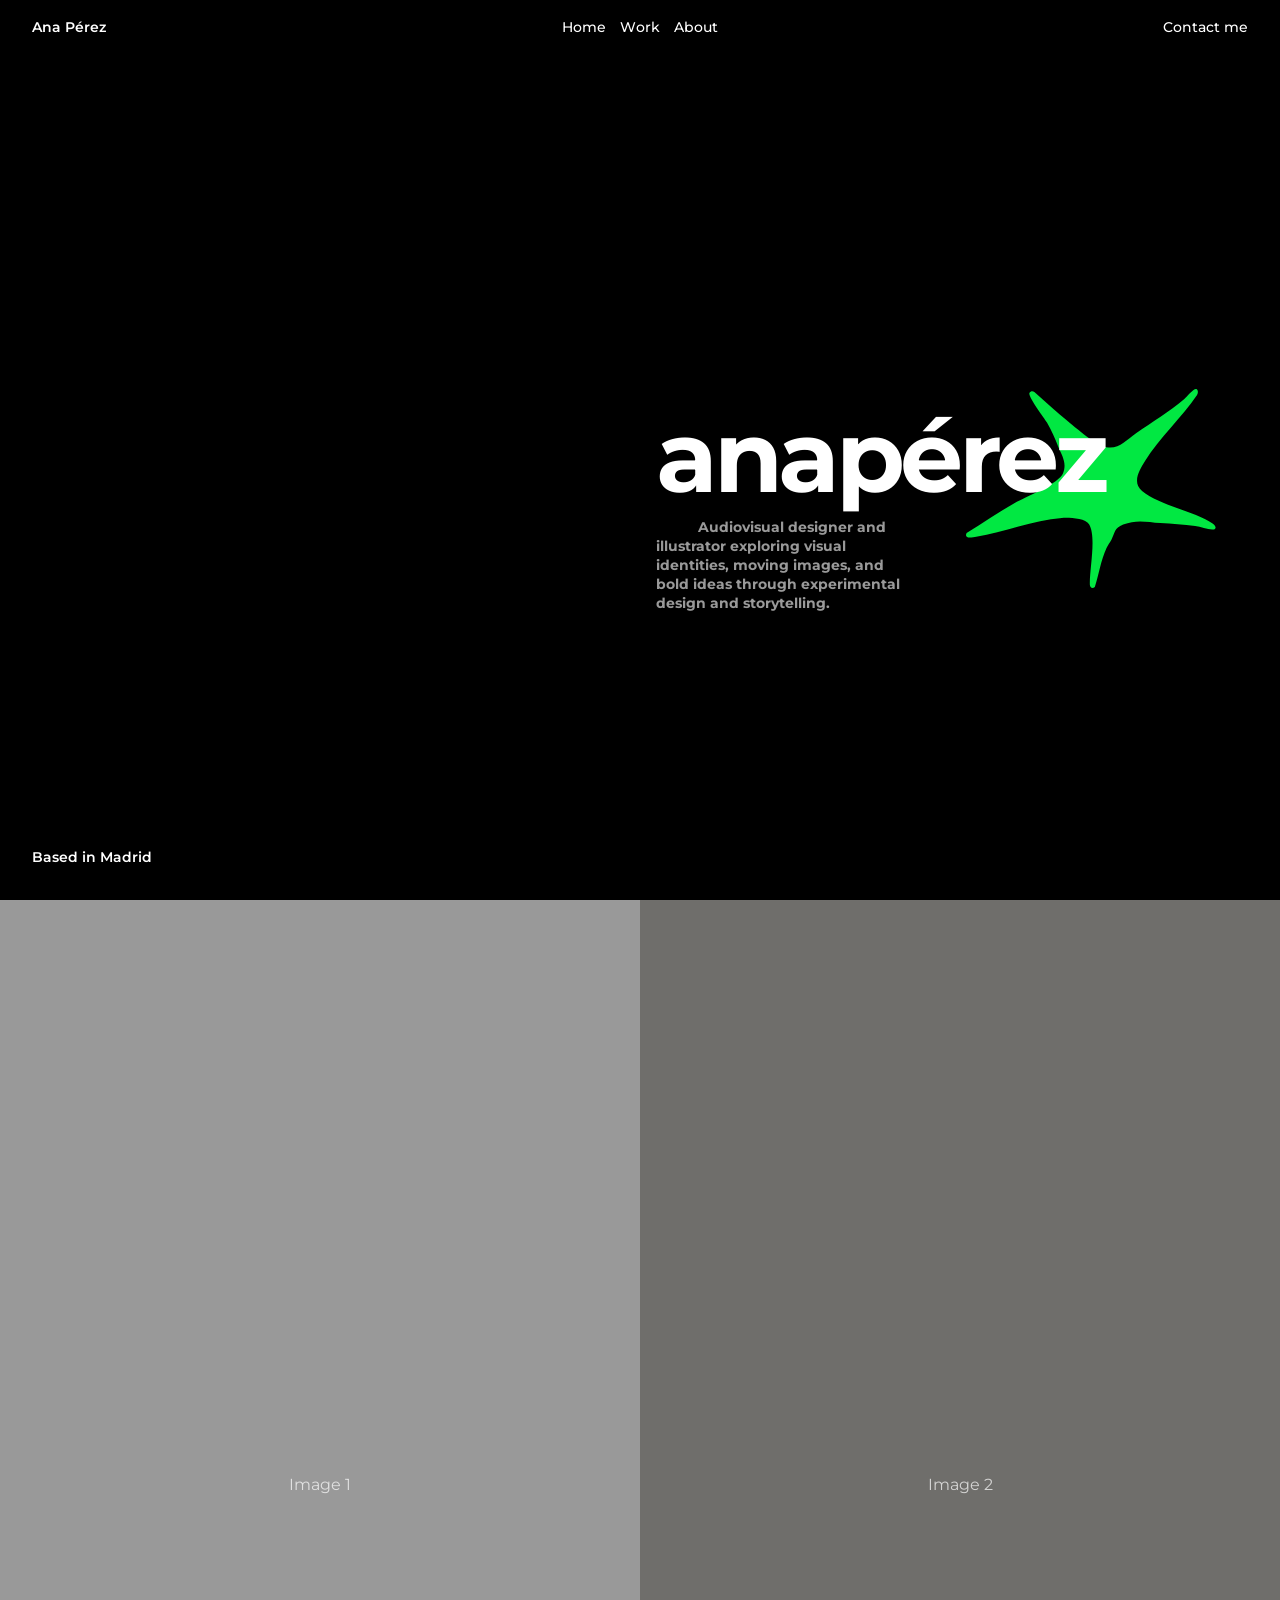
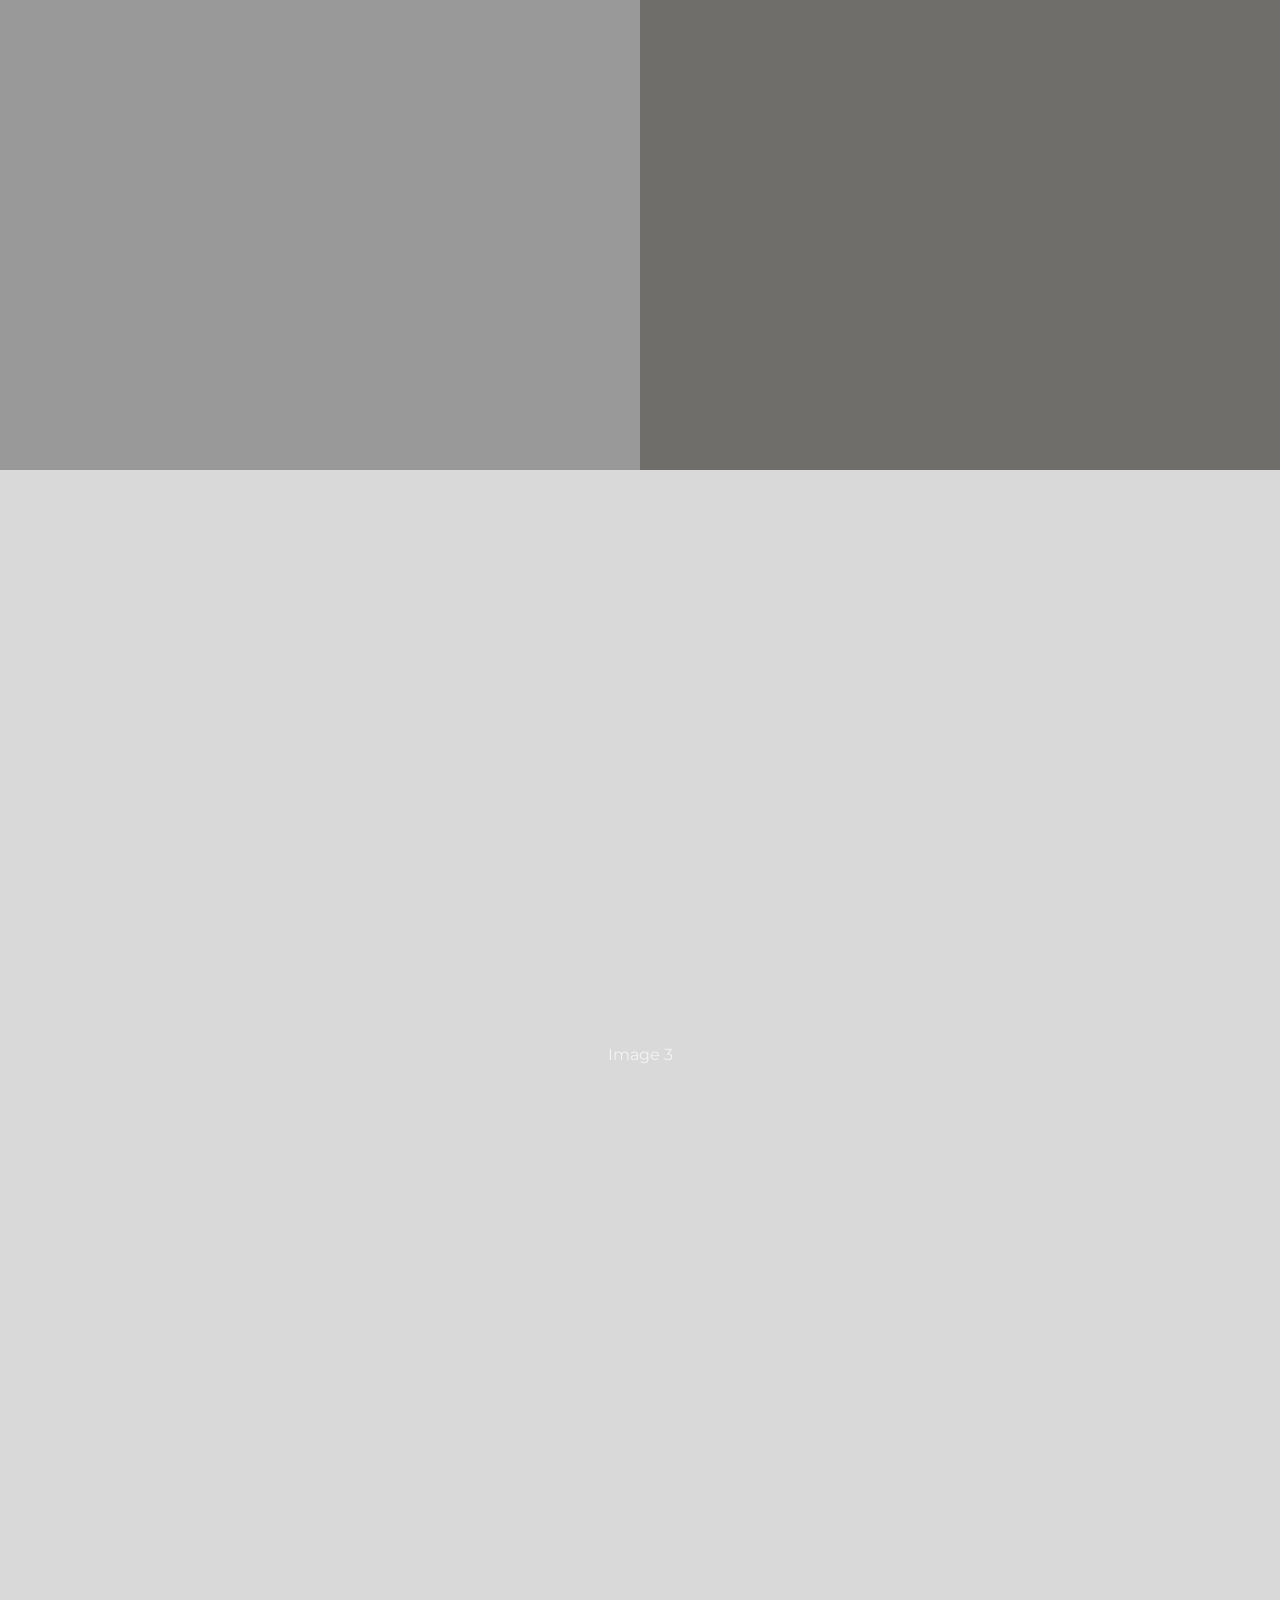
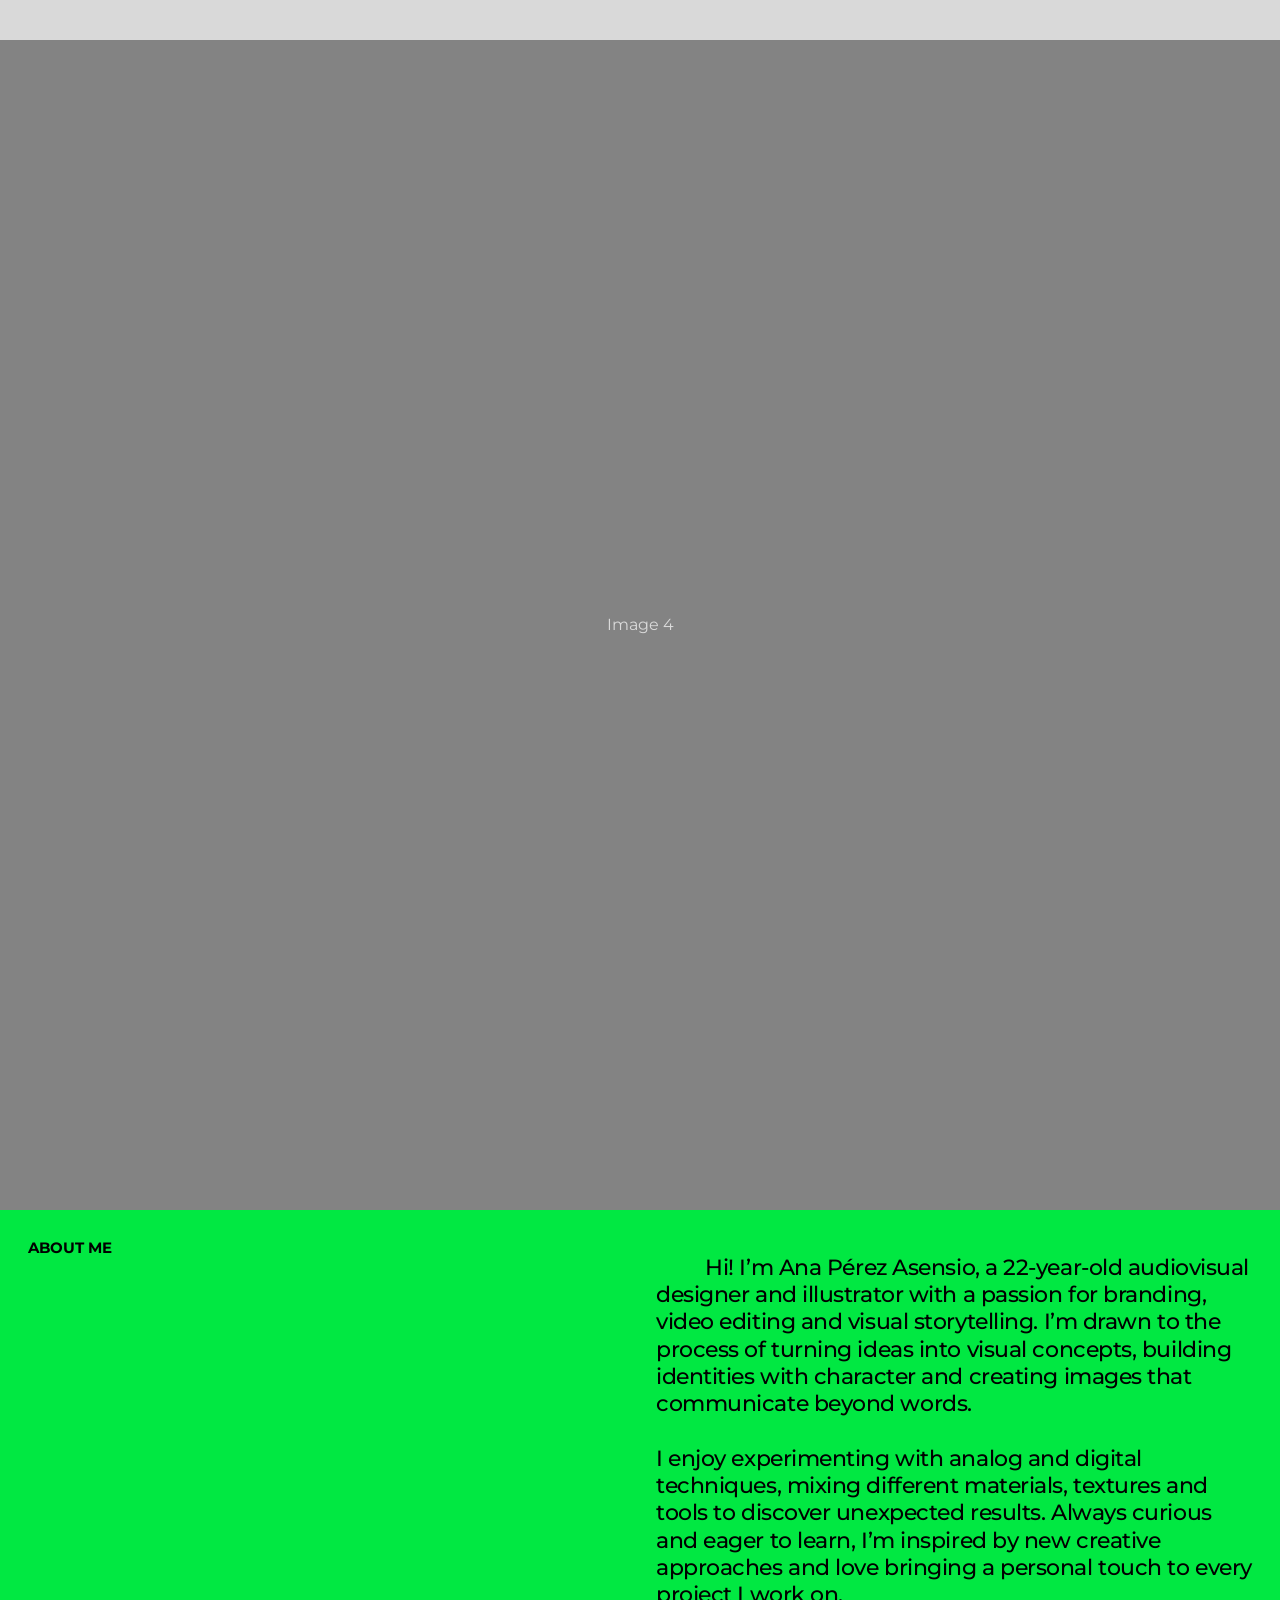
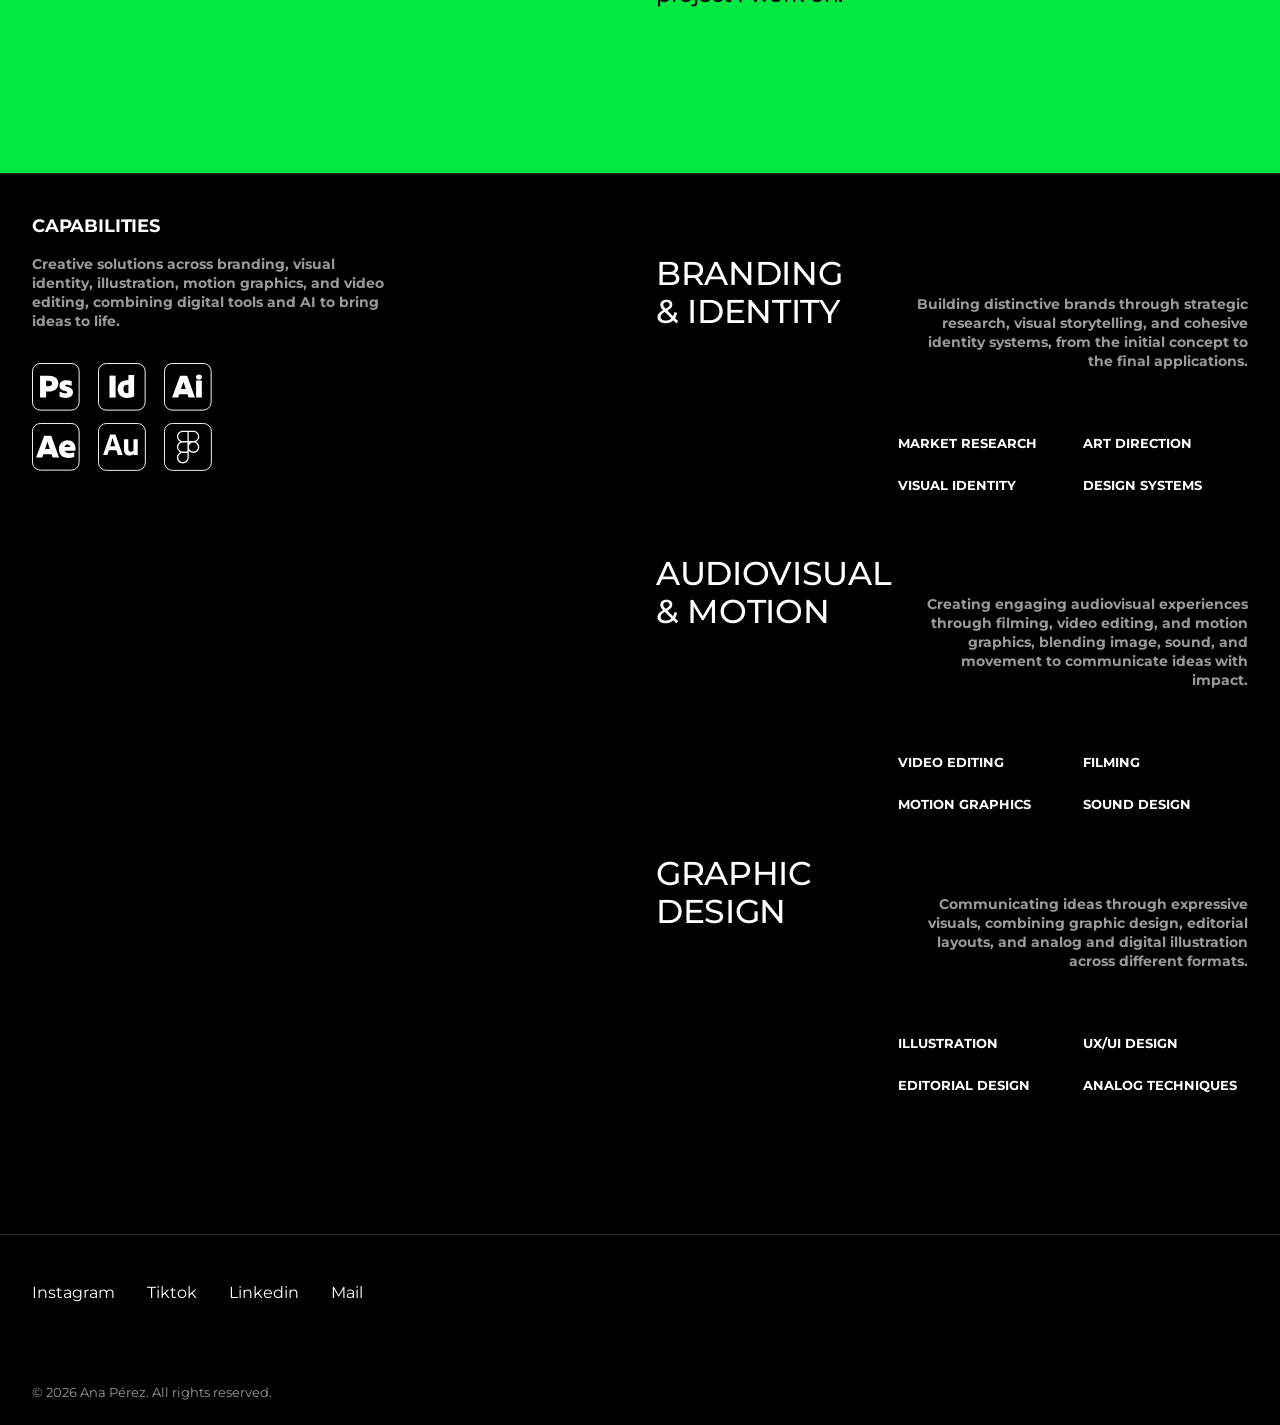
==== commit 71cf5289: "primerapagina" ====
--- a/index.html
+++ b/index.html
@@ -186,30 +186,29 @@
       </div>
     </section>
 
-    <!-- CLIENTS (marquee) -->
-    <section class="clients">
-      <h2 class="section-label">Clients</h2>
-      <div class="marquee">
-        <div class="marquee__track">
-          <span>Client 1</span><span>Client 2</span><span>Client 3</span><span>Client 4</span>
-          <!-- duplicate for the infinite loop -->
-          <span>Client 1</span><span>Client 2</span><span>Client 3</span><span>Client 4</span>
-        </div>
-      </div>
-    </section>
-
   </main>
 
   <!-- FOOTER / CONTACT -->
   <footer class="footer" id="contact">
-    <div class="footer__links">
-      <a href="https://instagram.com" target="_blank" rel="noopener" class="roll" data-text="Instagram"><span>Instagram</span></a>
-      <a href="https://behance.net" target="_blank" rel="noopener" class="roll" data-text="Behance"><span>Behance</span></a>
-      <a href="https://linkedin.com" target="_blank" rel="noopener" class="roll" data-text="LinkedIn"><span>LinkedIn</span></a>
-      <a href="mailto:hola@tudominio.com" class="roll" data-text="Mail"><span>Mail</span></a>
+    <!-- Wordmark + estrella en bucle -->
+    <div class="marquee marquee--brand" role="img" aria-label="Ana Pérez">
+      <div class="marquee__track">
+        <img src="marquee-anaperez.svg" alt="" />
+        <img src="marquee-anaperez.svg" alt="" />
+        <img src="marquee-anaperez.svg" alt="" />
+        <img src="marquee-anaperez.svg" alt="" />
+      </div>
     </div>
-    <p class="footer__wordmark">ANA PÉREZ</p>
-    <p class="footer__legal">© 2026 Ana Pérez. All rights reserved.</p>
+
+    <div class="footer__bottom">
+      <div class="footer__links">
+        <a href="https://instagram.com" target="_blank" rel="noopener" class="roll" data-text="Instagram"><span>Instagram</span></a>
+        <a href="https://tiktok.com" target="_blank" rel="noopener" class="roll" data-text="Tiktok"><span>Tiktok</span></a>
+        <a href="https://linkedin.com" target="_blank" rel="noopener" class="roll" data-text="Linkedin"><span>Linkedin</span></a>
+        <a href="mailto:hola@tudominio.com" class="roll" data-text="Mail"><span>Mail</span></a>
+      </div>
+      <p class="footer__legal">© 2026 Ana Pérez. All rights reserved.</p>
+    </div>
   </footer>
 
   <script src="js/script.js"></script>
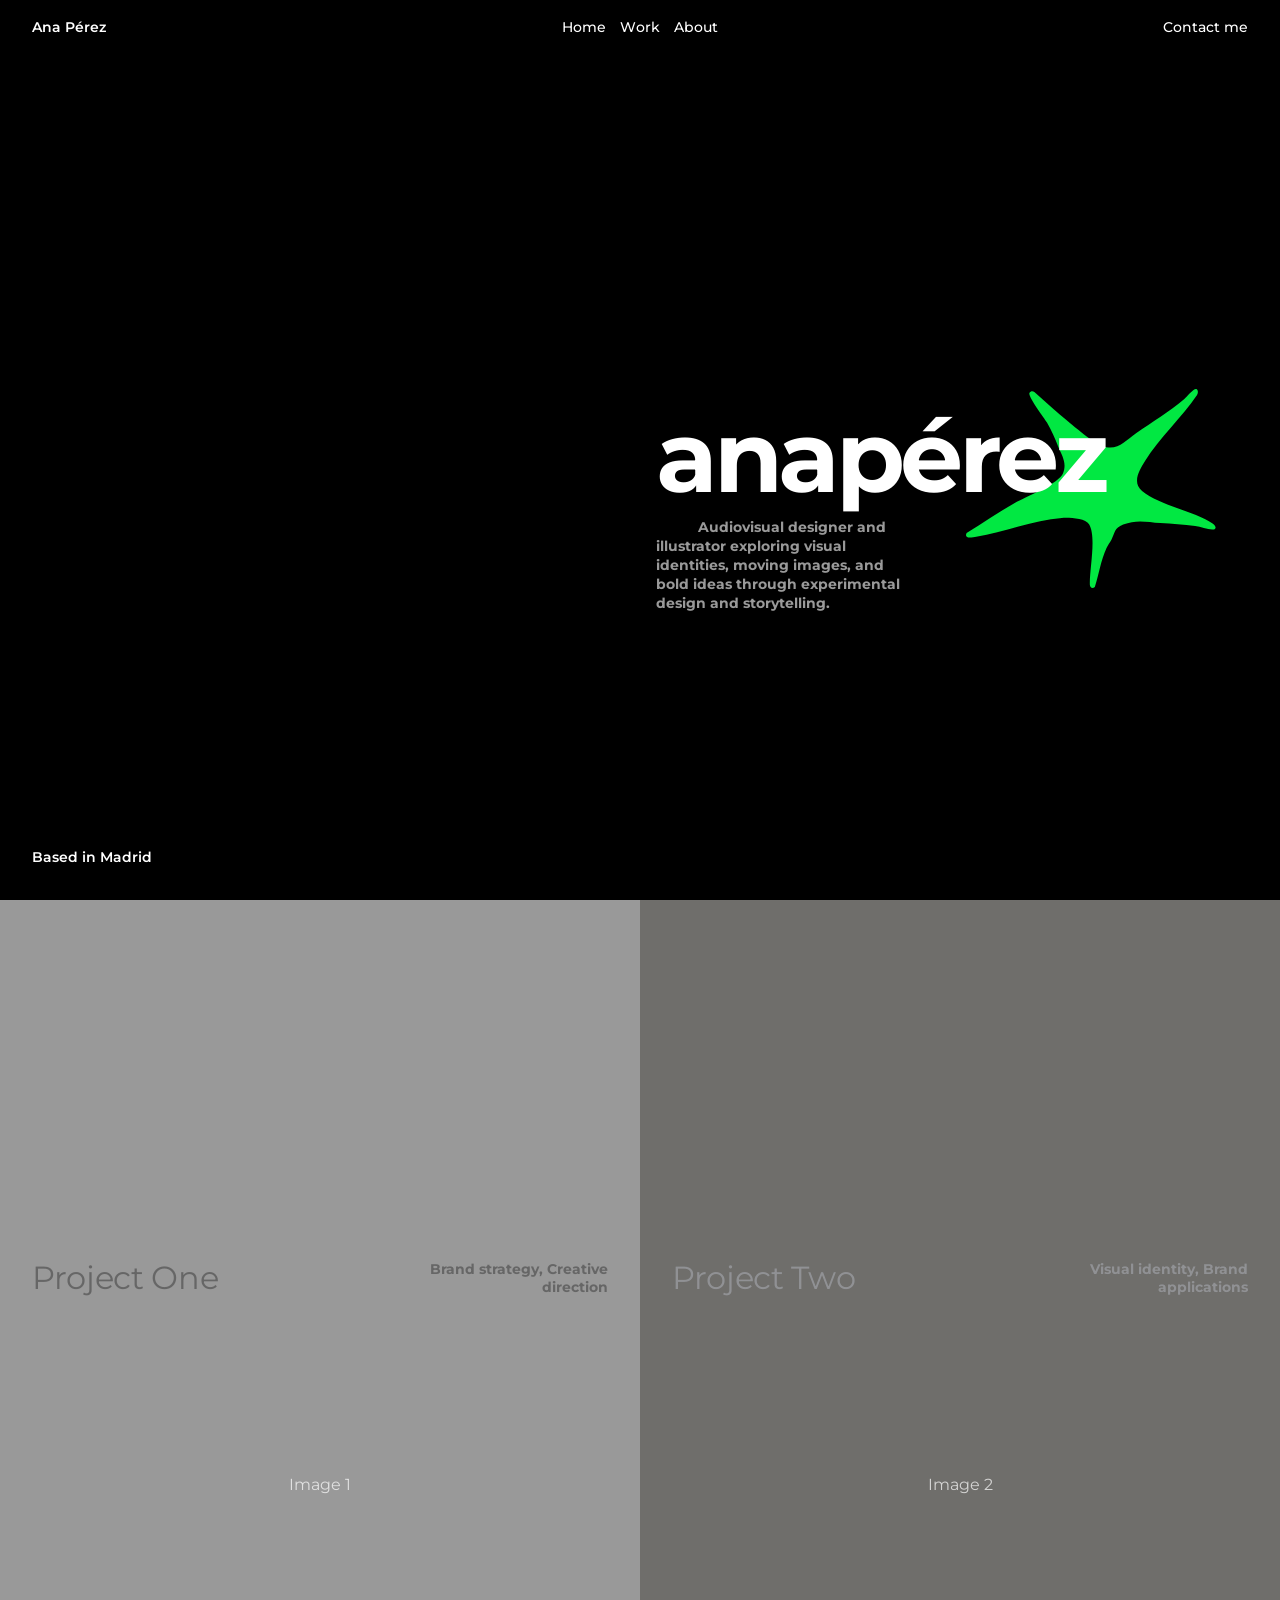
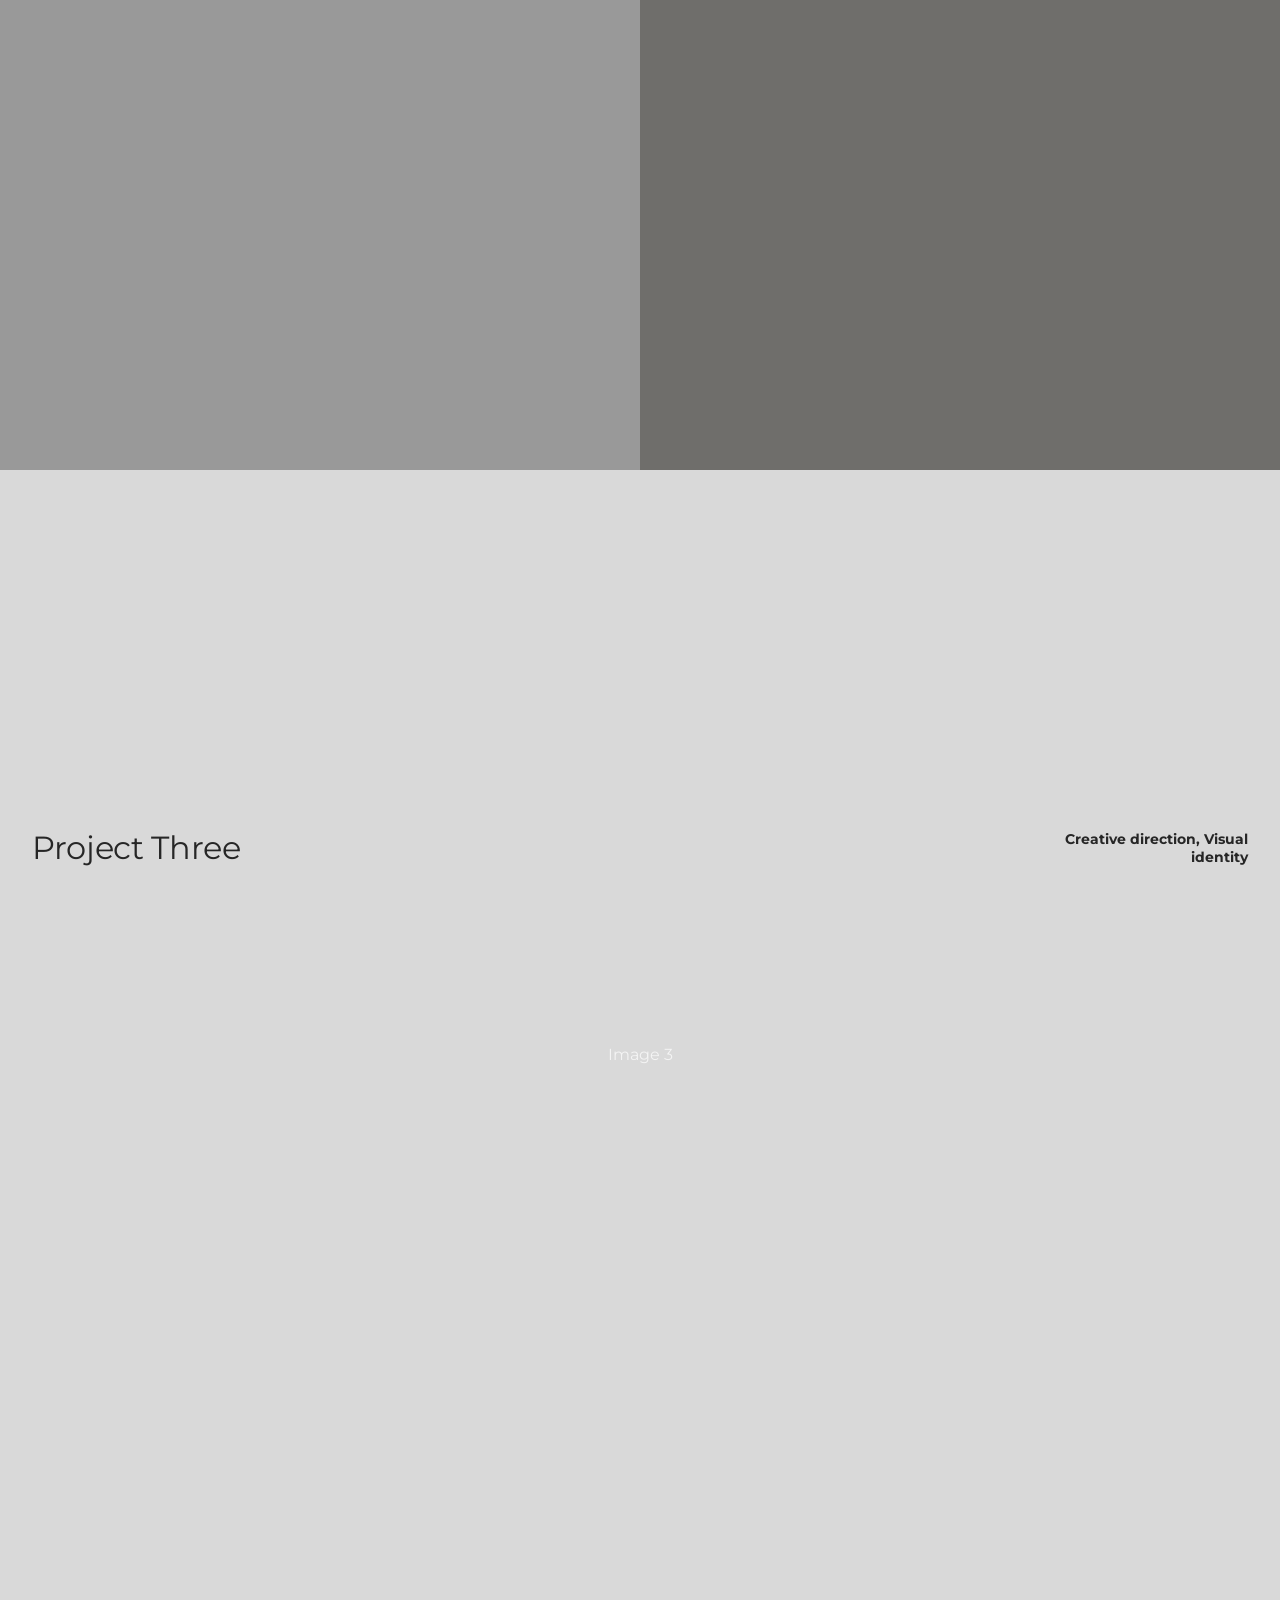
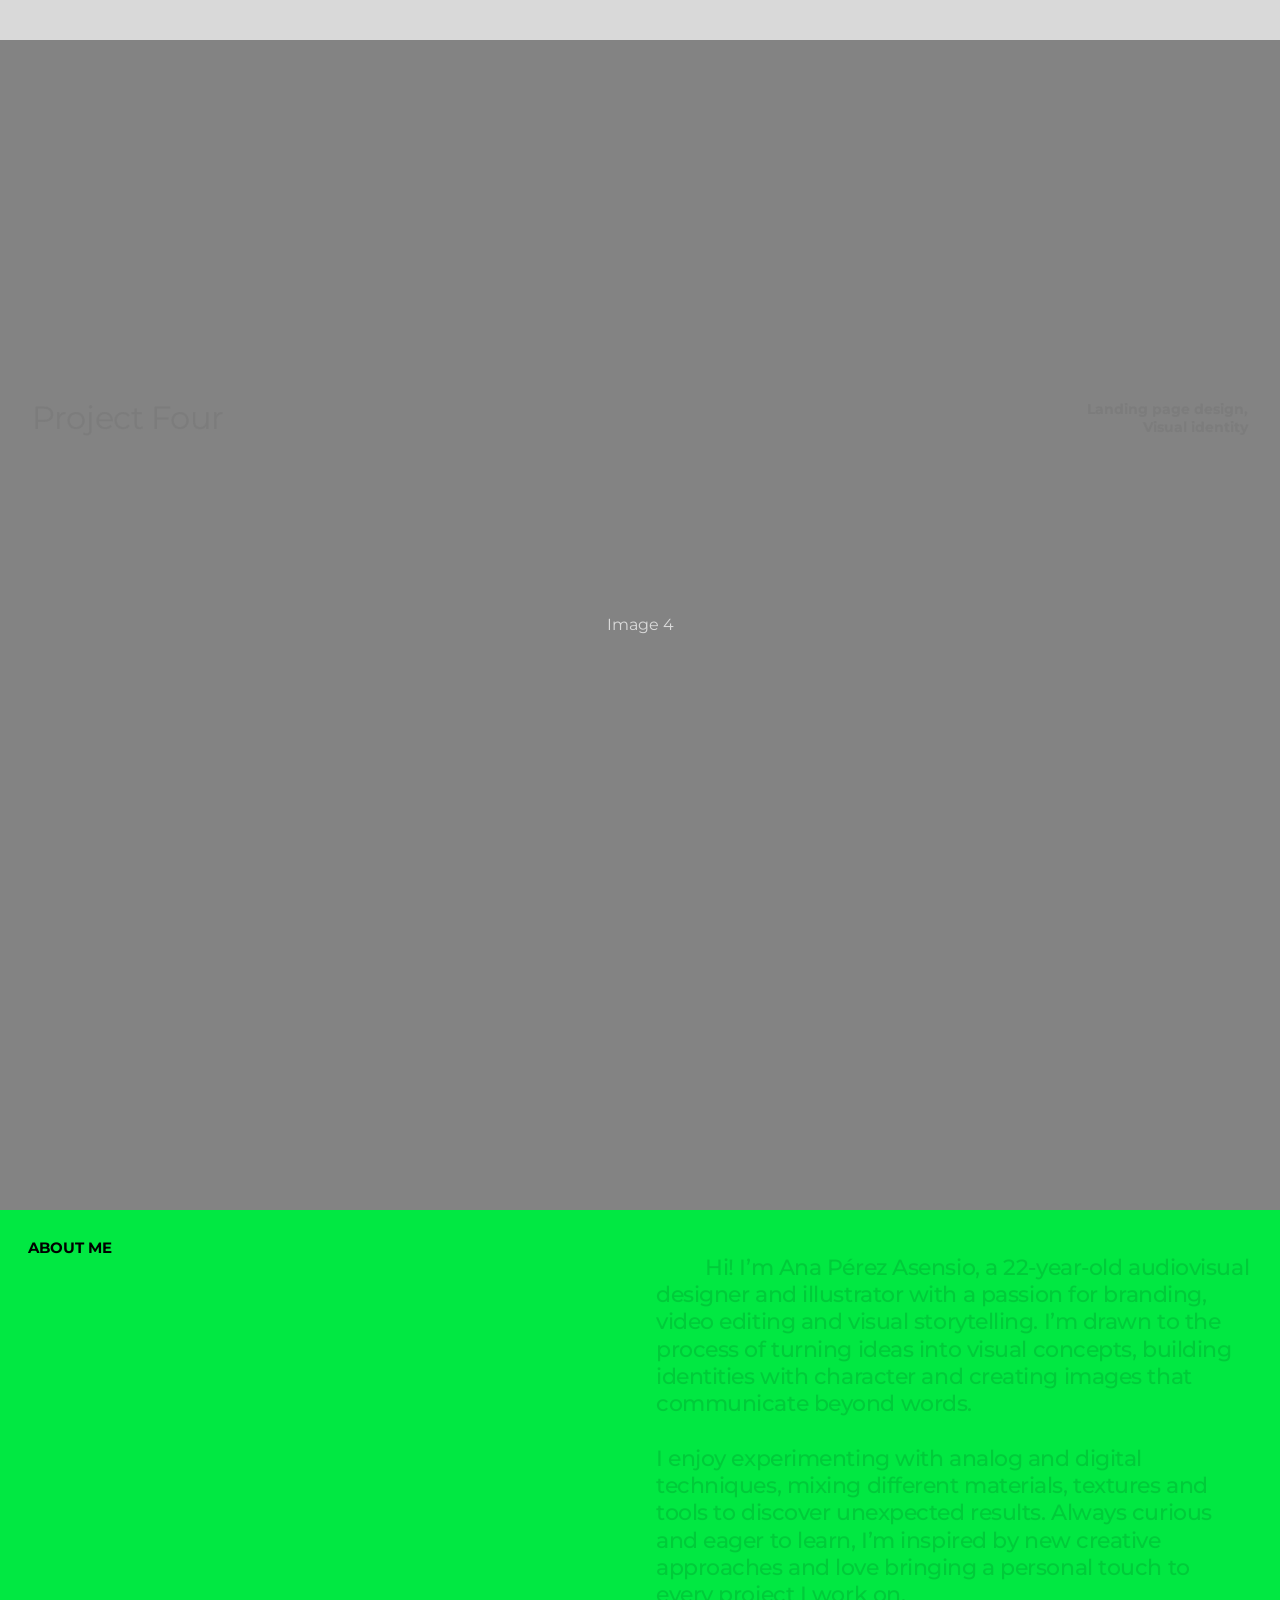
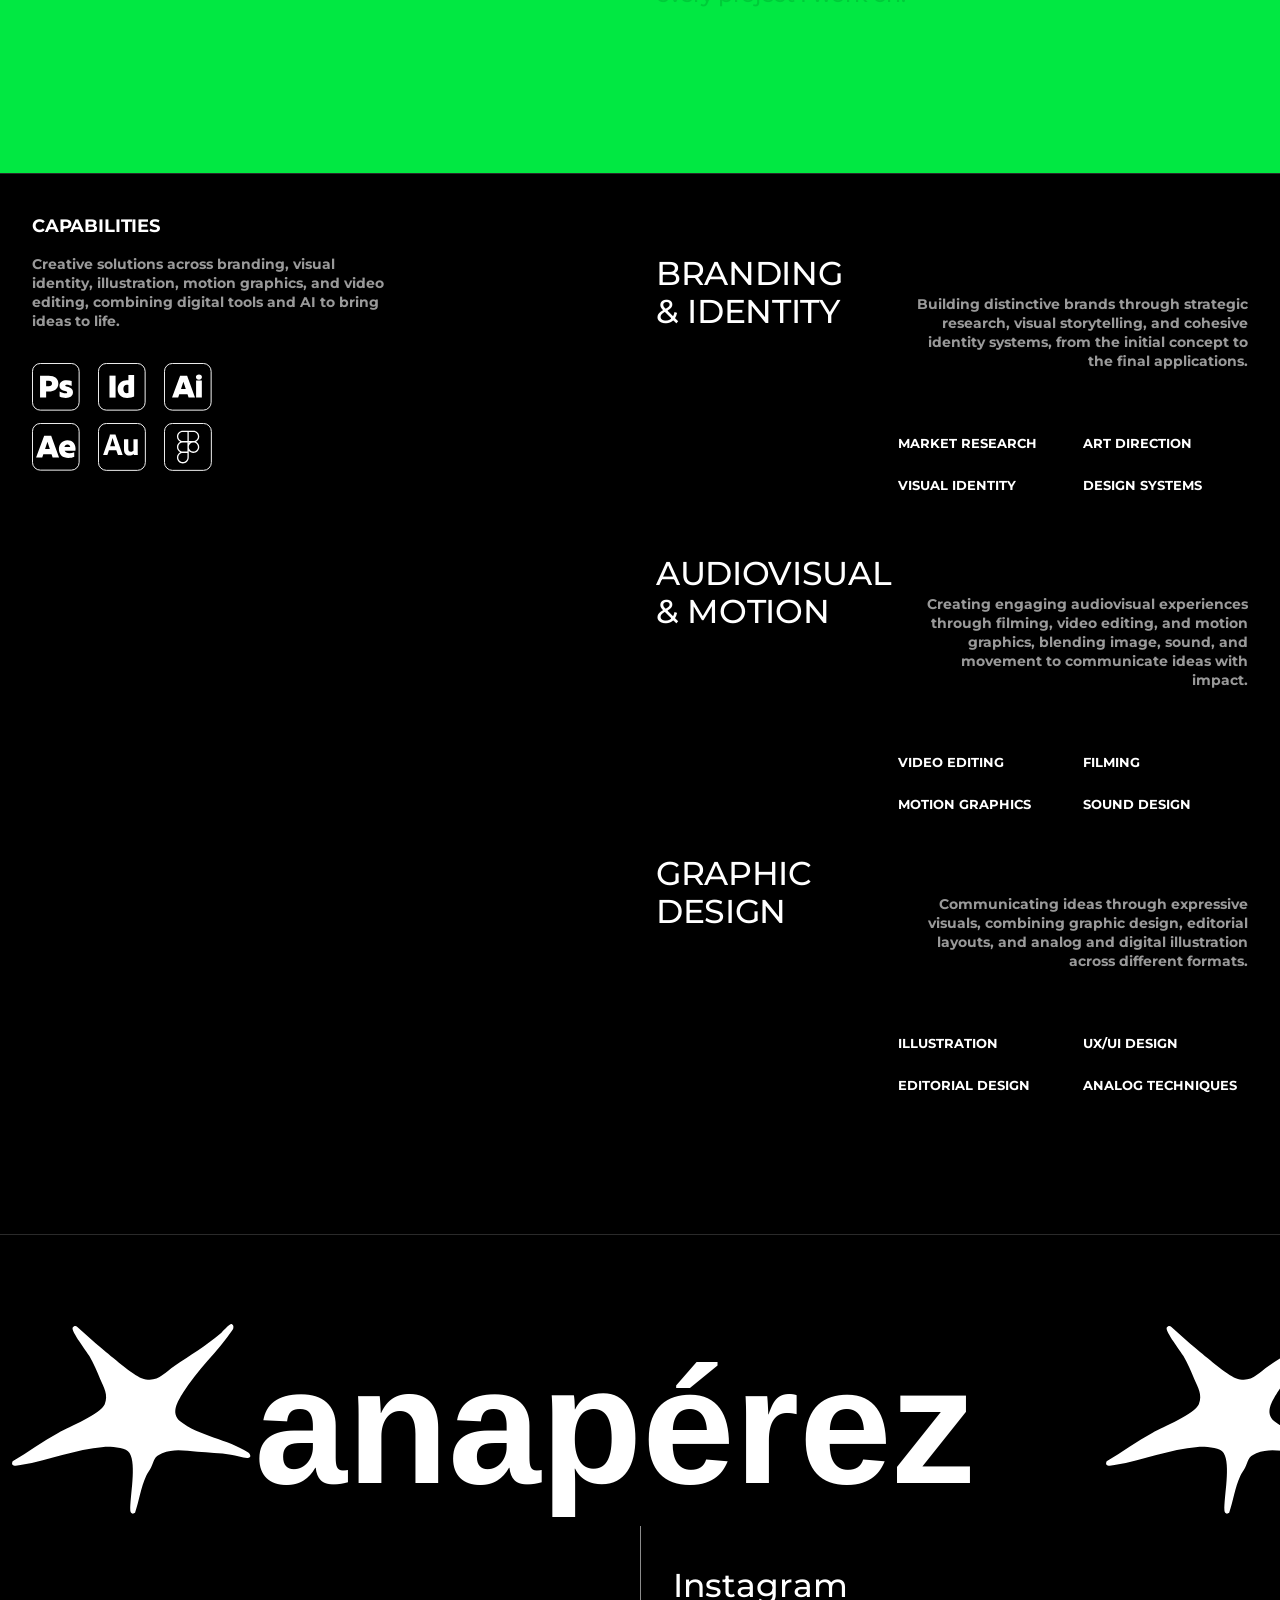
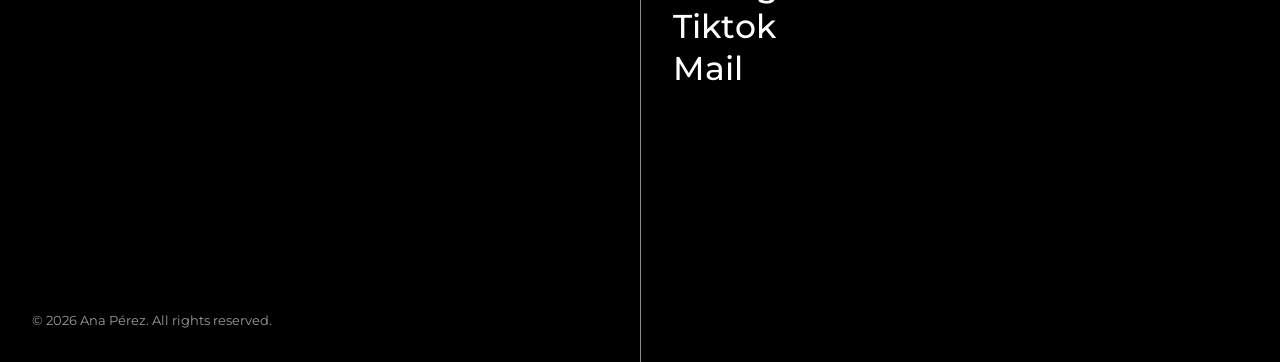
==== commit f58fc922: "solo faltan las imagenes" ====
--- a/index.html
+++ b/index.html
@@ -10,6 +10,8 @@
   <link rel="preconnect" href="https://fonts.gstatic.com" crossorigin />
   <link href="https://fonts.googleapis.com/css2?family=Montserrat:wght@400;500;600;700;800&display=swap" rel="stylesheet" />
   <link rel="stylesheet" href="css/style.css" />
+  <link rel="stylesheet" href="css/transition.css" />
+  <script src="js/transition.js"></script>
 </head>
 <body>
 
@@ -50,7 +52,7 @@
 
     <!-- WORKS -->
     <section class="works" id="works">
-      <a href="#" class="project">
+      <a href="project-1.html" class="project">
         <div class="project__img"><span>Image 1</span></div>
         <div class="project__info">
           <h3>Project One</h3>
@@ -58,7 +60,7 @@
         </div>
       </a>
 
-      <a href="#" class="project">
+      <a href="project-2.html" class="project">
         <div class="project__img"><span>Image 2</span></div>
         <div class="project__info">
           <h3>Project Two</h3>
@@ -66,7 +68,7 @@
         </div>
       </a>
 
-      <a href="#" class="project">
+      <a href="project-3.html" class="project">
         <div class="project__img"><span>Image 3</span></div>
         <div class="project__info">
           <h3>Project Three</h3>
@@ -74,7 +76,7 @@
         </div>
       </a>
 
-      <a href="#" class="project">
+      <a href="project-4.html" class="project">
         <div class="project__img"><span>Image 4</span></div>
         <div class="project__info">
           <h3>Project Four</h3>
@@ -202,10 +204,9 @@
 
     <div class="footer__bottom">
       <div class="footer__links">
-        <a href="https://instagram.com" target="_blank" rel="noopener" class="roll" data-text="Instagram"><span>Instagram</span></a>
-        <a href="https://tiktok.com" target="_blank" rel="noopener" class="roll" data-text="Tiktok"><span>Tiktok</span></a>
-        <a href="https://linkedin.com" target="_blank" rel="noopener" class="roll" data-text="Linkedin"><span>Linkedin</span></a>
-        <a href="mailto:hola@tudominio.com" class="roll" data-text="Mail"><span>Mail</span></a>
+        <a href="https://www.instagram.com/bluelab.studioo?stkn=eDNiZ2hmcWo5M2tt&amp;utm_source=qr" target="_blank" rel="noopener" class="roll" data-text="Instagram"><span>Instagram</span></a>
+        <a href="https://www.tiktok.com/@anaa.peerezzz?_r=1&amp;_t=ZG-9A0M9eDlarZ" target="_blank" rel="noopener" class="roll" data-text="Tiktok"><span>Tiktok</span></a>
+        <a href="mailto:anaperezasensio04@gmail.com" class="roll" data-text="Mail"><span>Mail</span></a>
       </div>
       <p class="footer__legal">© 2026 Ana Pérez. All rights reserved.</p>
     </div>
--- a/css/style.css
+++ b/css/style.css
@@ -180,6 +180,7 @@
   flex: 0 0 50%;
   display: block;
   min-height: var(--work-h);
+  padding-bottom: clamp(48px, 8vw, 120px);   /* margen inferior: los textos se paran antes del borde */
   overflow: clip;                         /* recorta el zoom del hover y NO rompe el sticky */
   color: #fff;
 }
@@ -355,49 +356,77 @@
   text-transform: uppercase;
 }
 
-/* ---------- Clients (marquee) ---------- */
-.clients { padding: 80px 0; border-top: 1px solid var(--line); }
-.clients .section-label { padding: 0 var(--gutter); margin-bottom: 32px; }
+/* ---------- Marquee ---------- */
 .marquee { overflow: hidden; }
 .marquee__track {
   display: flex;
   gap: 80px;
   width: max-content;
   animation: scroll 25s linear infinite;
-}
-.marquee__track span { font-size: clamp(28px, 4vw, 56px); font-weight: 500; letter-spacing: -0.03em; white-space: nowrap; }
-@keyframes scroll { to { transform: translateX(-50%); } }
+  will-change: transform;
+}
+@keyframes scroll { to { transform: translate3d(-50%, 0, 0); } }
 .marquee:hover .marquee__track { animation-play-state: paused; }
 
-/* ---------- Footer ---------- */
+/* ---------- Footer / Contact ---------- */
 .footer {
   background: var(--bg);
   color: var(--text);
-  padding: 48px var(--gutter) 24px;
+  padding: clamp(48px, 6vw, 120px) 0 0;
   border-top: 1px solid var(--line);
 }
-.footer__links { display: flex; gap: 32px; flex-wrap: wrap; margin-bottom: 80px; }
-.footer__wordmark {
-  font-size: clamp(40px, 13.5vw, 280px);   /* antes se salía de la pantalla */
-  font-weight: 600;
-  letter-spacing: -0.05em;
-  line-height: .85;
-  white-space: nowrap;
-}
-.footer__legal { margin-top: 32px; font-size: 13px; opacity: .6; }
+
+/* Wordmark + estrella en bucle */
+.marquee--brand .marquee__track {
+  gap: 0;                                  /* el espacio va en cada imagen para que el bucle encaje exacto */
+  animation-duration: 45s;                 /* más lento: las imágenes son muy grandes */
+}
+.marquee--brand img {
+  display: block;
+  flex: none;
+  width: min(84vw, 1700px);
+  height: auto;
+  margin-right: clamp(16px, 1.5vw, 28px);
+}
+
+/* Parte de abajo: izquierda vacía · derecha enlaces con línea vertical */
+.footer__bottom {
+  display: grid;
+  grid-template-columns: 1fr 1fr;
+  min-height: clamp(260px, 34vw, 640px);
+}
+.footer__links {
+  grid-column: 2;
+  grid-row: 1;
+  display: flex;
+  flex-direction: column;
+  align-items: flex-start;
+  padding: clamp(24px, 3vw, 56px) var(--gutter);
+  border-left: 1px solid rgba(255, 255, 255, .55);   /* línea vertical */
+  font-size: clamp(1.6rem, 2.6vw, 3rem);             /* mismo tamaño que los títulos de servicios (BRANDING...) */
+  font-weight: 500;
+  line-height: 1.15;
+}
+.footer__legal {
+  grid-column: 1;
+  grid-row: 1;
+  align-self: end;
+  padding: var(--gutter);
+  font-size: 13px;
+  opacity: .6;
+}
 
 /* ---------- Efecto "cortina" (parallax) ----------
-   Solo en dos sitios: Work tapa al Hero y el footer tapa a Clients.
-   About, Capabilities y los proyectos van sin efecto.
+  Work tapa al Hero; About, Capabilities y proyectos van sin efecto.
    El JS (script.js) guarda en --h la altura de la sección. */
 main { display: contents; }   /* así las secciones comparten contenedor con el footer */
-.hero, .clients {
+.hero {
   position: sticky;
   top: 0;
   top: min(0px, calc(100svh - var(--h, 100svh)));
 }
-.hero, .clients, .cap { background: var(--bg); }   /* fondo opaco: tapan lo que hay detrás */
-.works, .about, .cap, .footer { position: relative; }   /* quedan por encima del hero y de clients */
+.hero, .cap { background: var(--bg); }   /* fondo opaco: tapan lo que hay detrás */
+.works, .about, .cap, .footer { position: relative; }   /* quedan por encima del hero */
 
 /* ---------- Responsive ---------- */
 /* Tablet y móvil */
@@ -467,9 +496,13 @@
   .hero__tagline { max-width: 24em; text-indent: 2.5em; }
 }
 
+/* Footer en tablet y móvil: wordmark más grande */
+@media (max-width: 800px) {
+  .marquee--brand img { width: 140vw; }
+}
+
 /* Móviles pequeños */
 @media (max-width: 480px) {
-  .footer__links { gap: 20px 24px; margin-bottom: 56px; }
   .marquee__track { gap: 48px; }
 }
 
--- a/css/transition.css
+++ b/css/transition.css
@@ -0,0 +1,38 @@
+/* ============================================================
+   Transición entre páginas: un panel verde sube y tapa la página
+   que se va; en la página nueva el panel sigue subiendo y la deja ver.
+   Cámbialo con --pt-bg (color) y la duración/curva de las animaciones.
+   ============================================================ */
+:root { --pt-bg: #080808; }   /* mismo verde que la estrella */
+
+html::after {
+  content: "";
+  position: fixed;
+  inset: 0;
+  z-index: 9999;               /* por encima de la navbar */
+  background: var(--pt-bg);
+  transform: translateY(100%);
+  visibility: hidden;
+  pointer-events: none;
+}
+
+/* Saliendo: el panel sube desde abajo y tapa la página */
+html.pt-leave { pointer-events: none; }
+html.pt-leave::after {
+  visibility: visible;
+  animation: pt-cover .6s cubic-bezier(.76, 0, .24, 1) forwards;
+}
+
+/* Entrando: la página nueva empieza tapada y el panel sigue subiendo hasta salir */
+html.pt-enter::after {
+  visibility: visible;
+  transform: translateY(0);
+  animation: pt-reveal .7s cubic-bezier(.76, 0, .24, 1) .05s forwards;
+}
+
+@keyframes pt-cover  { from { transform: translateY(100%); } to { transform: translateY(0); } }
+@keyframes pt-reveal { from { transform: translateY(0); }    to { transform: translateY(-100%); } }
+
+@media (prefers-reduced-motion: reduce) {
+  html::after { display: none; }
+}
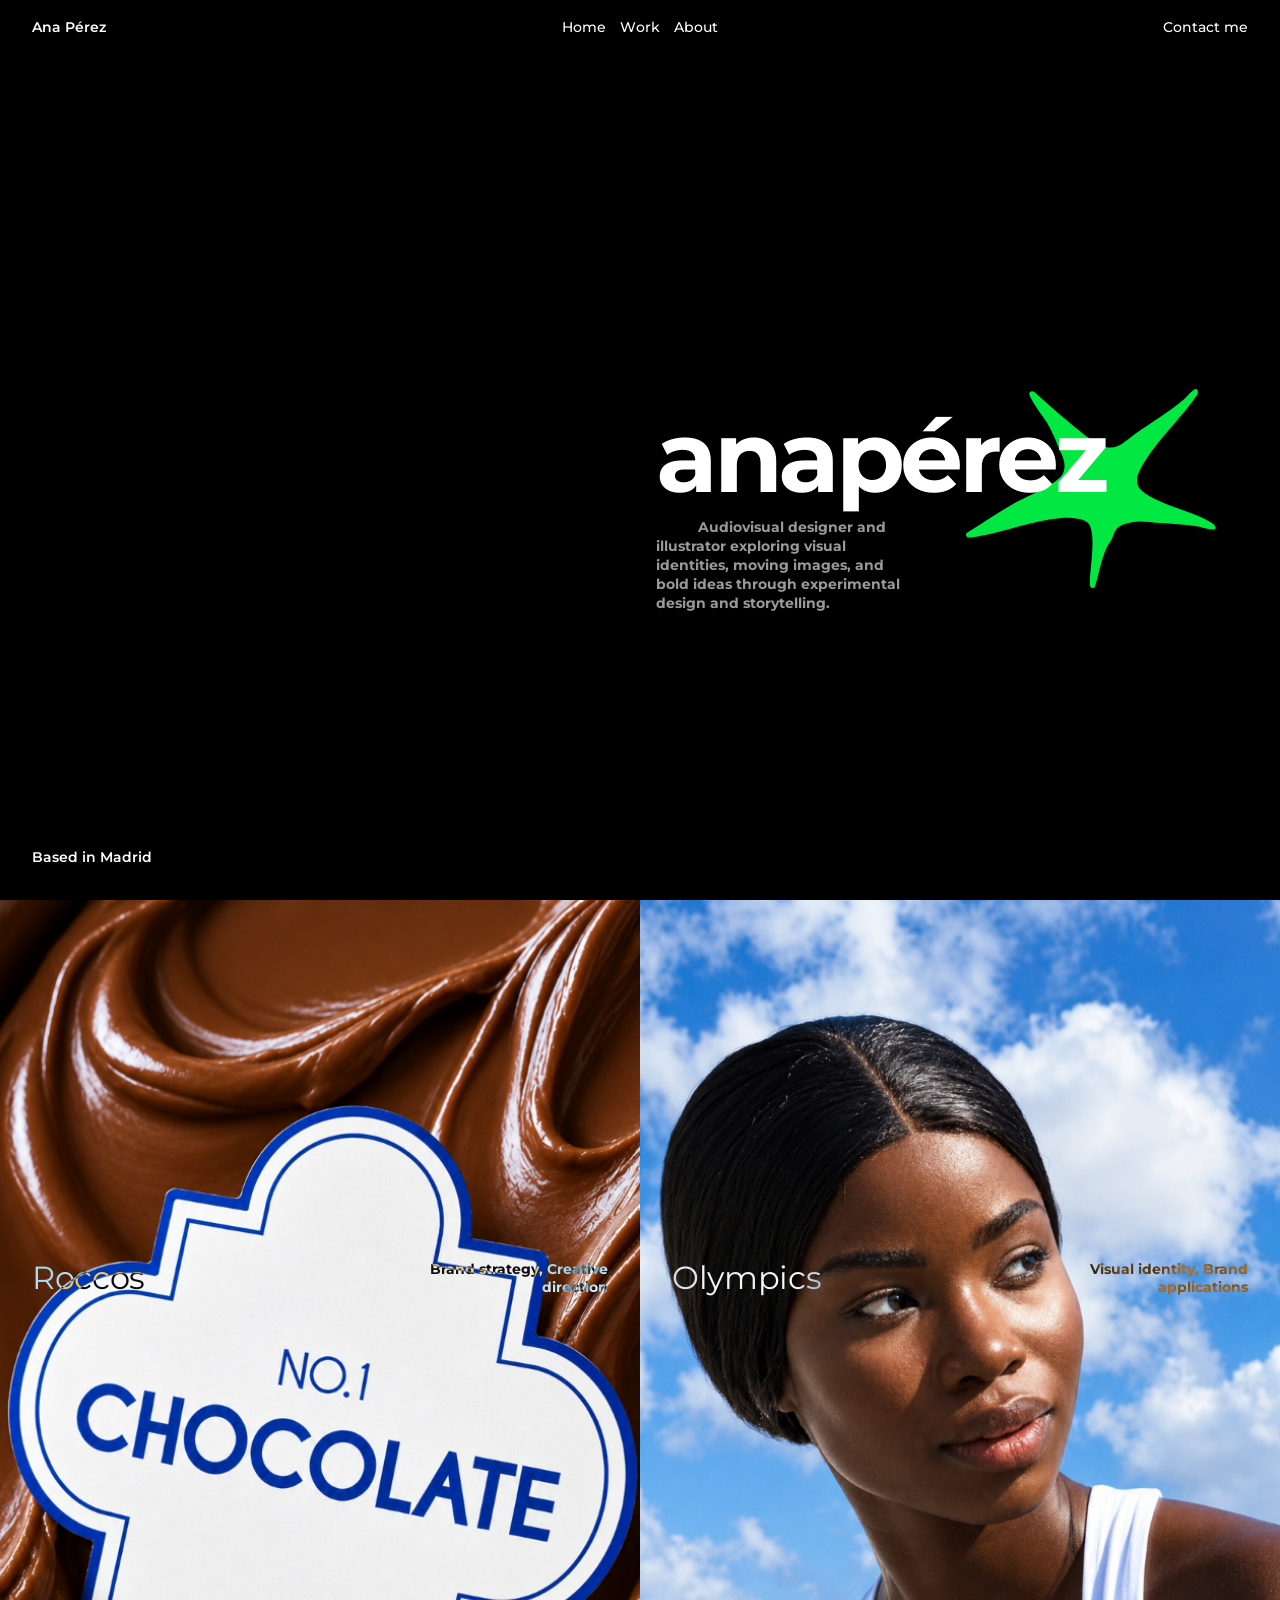
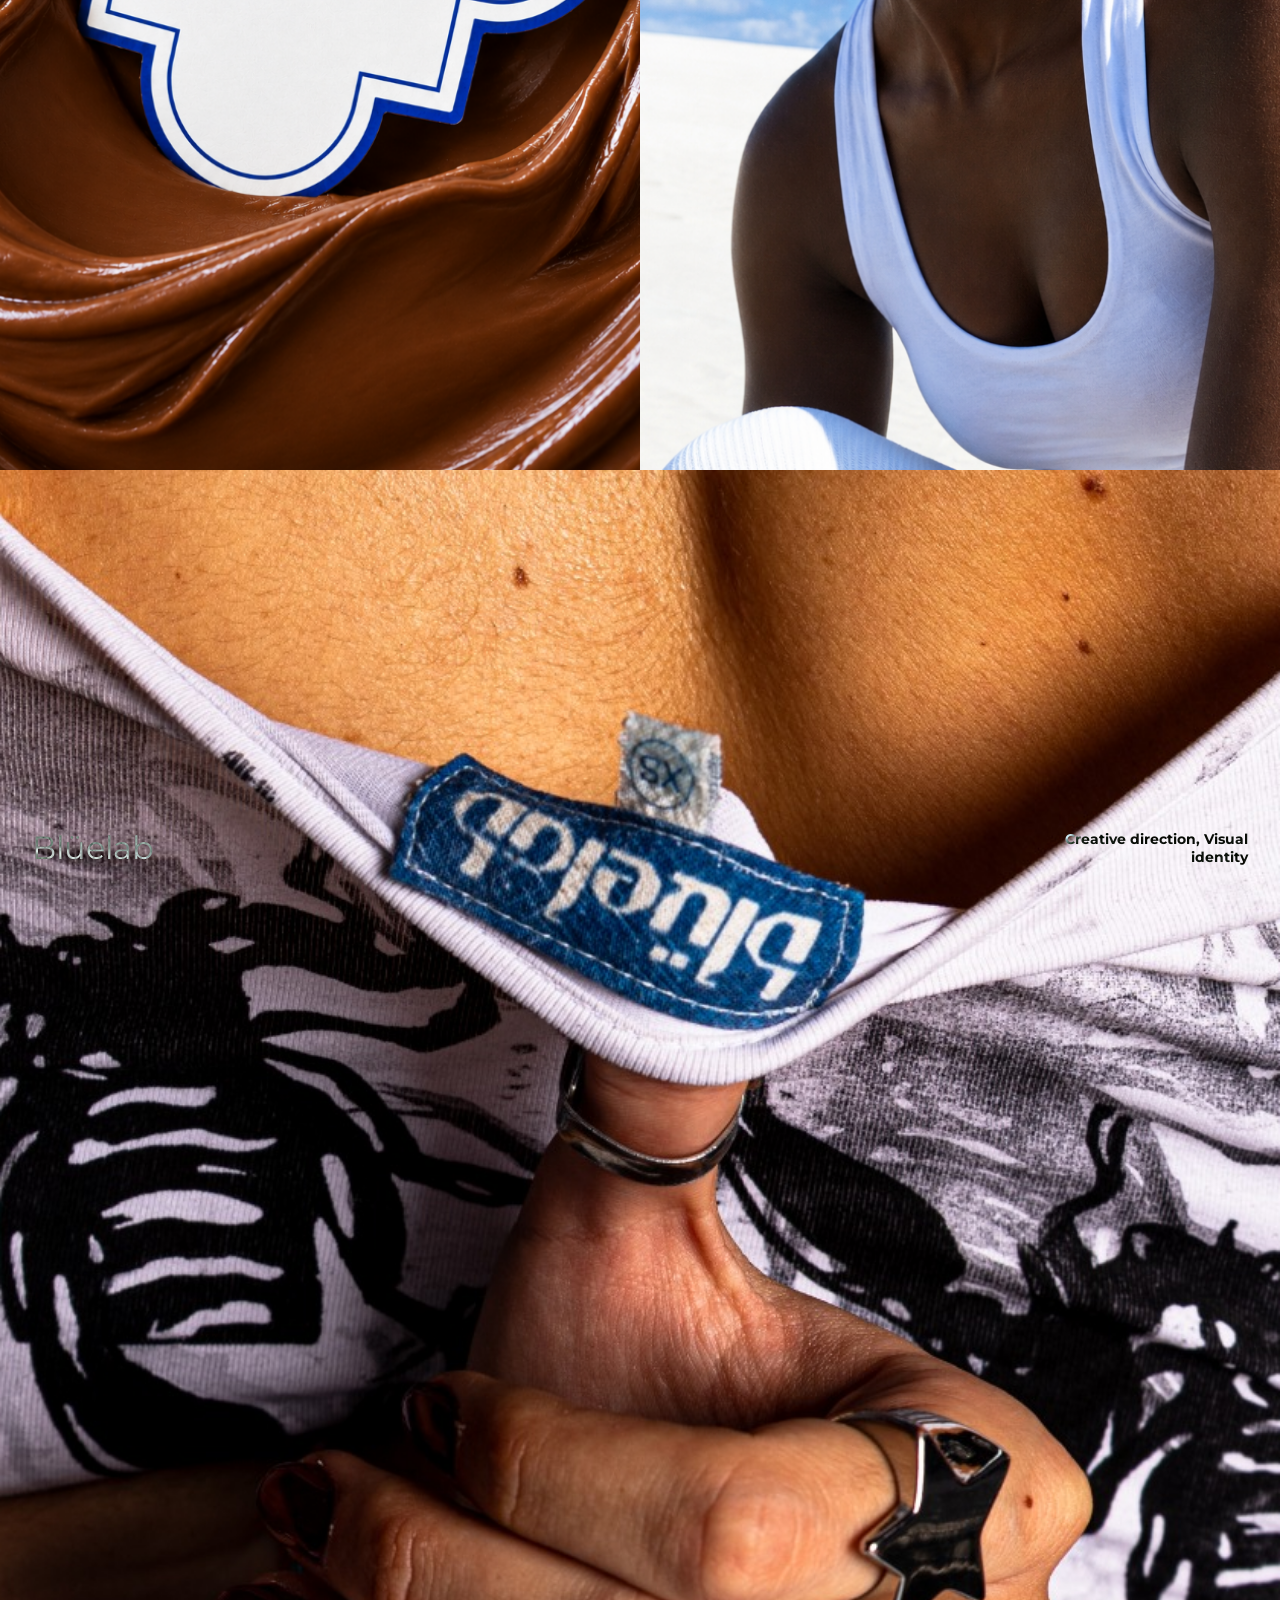
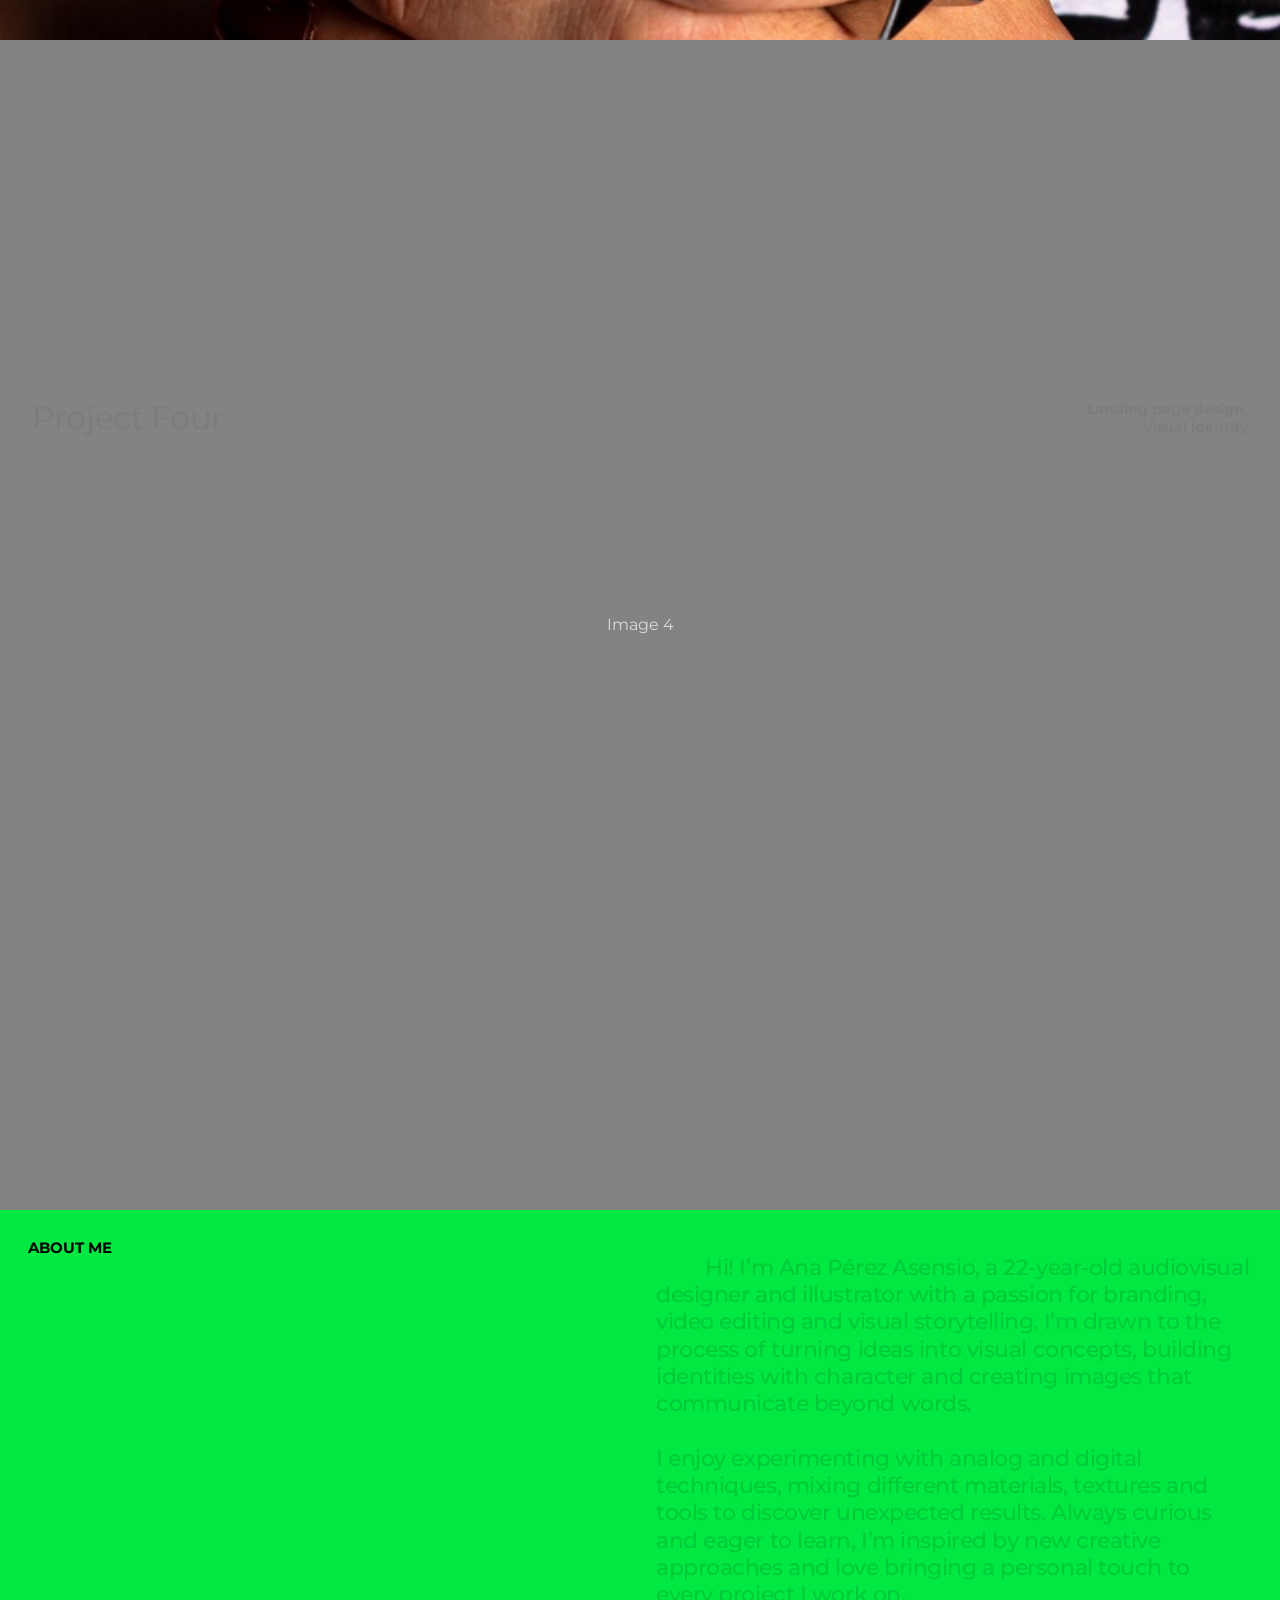
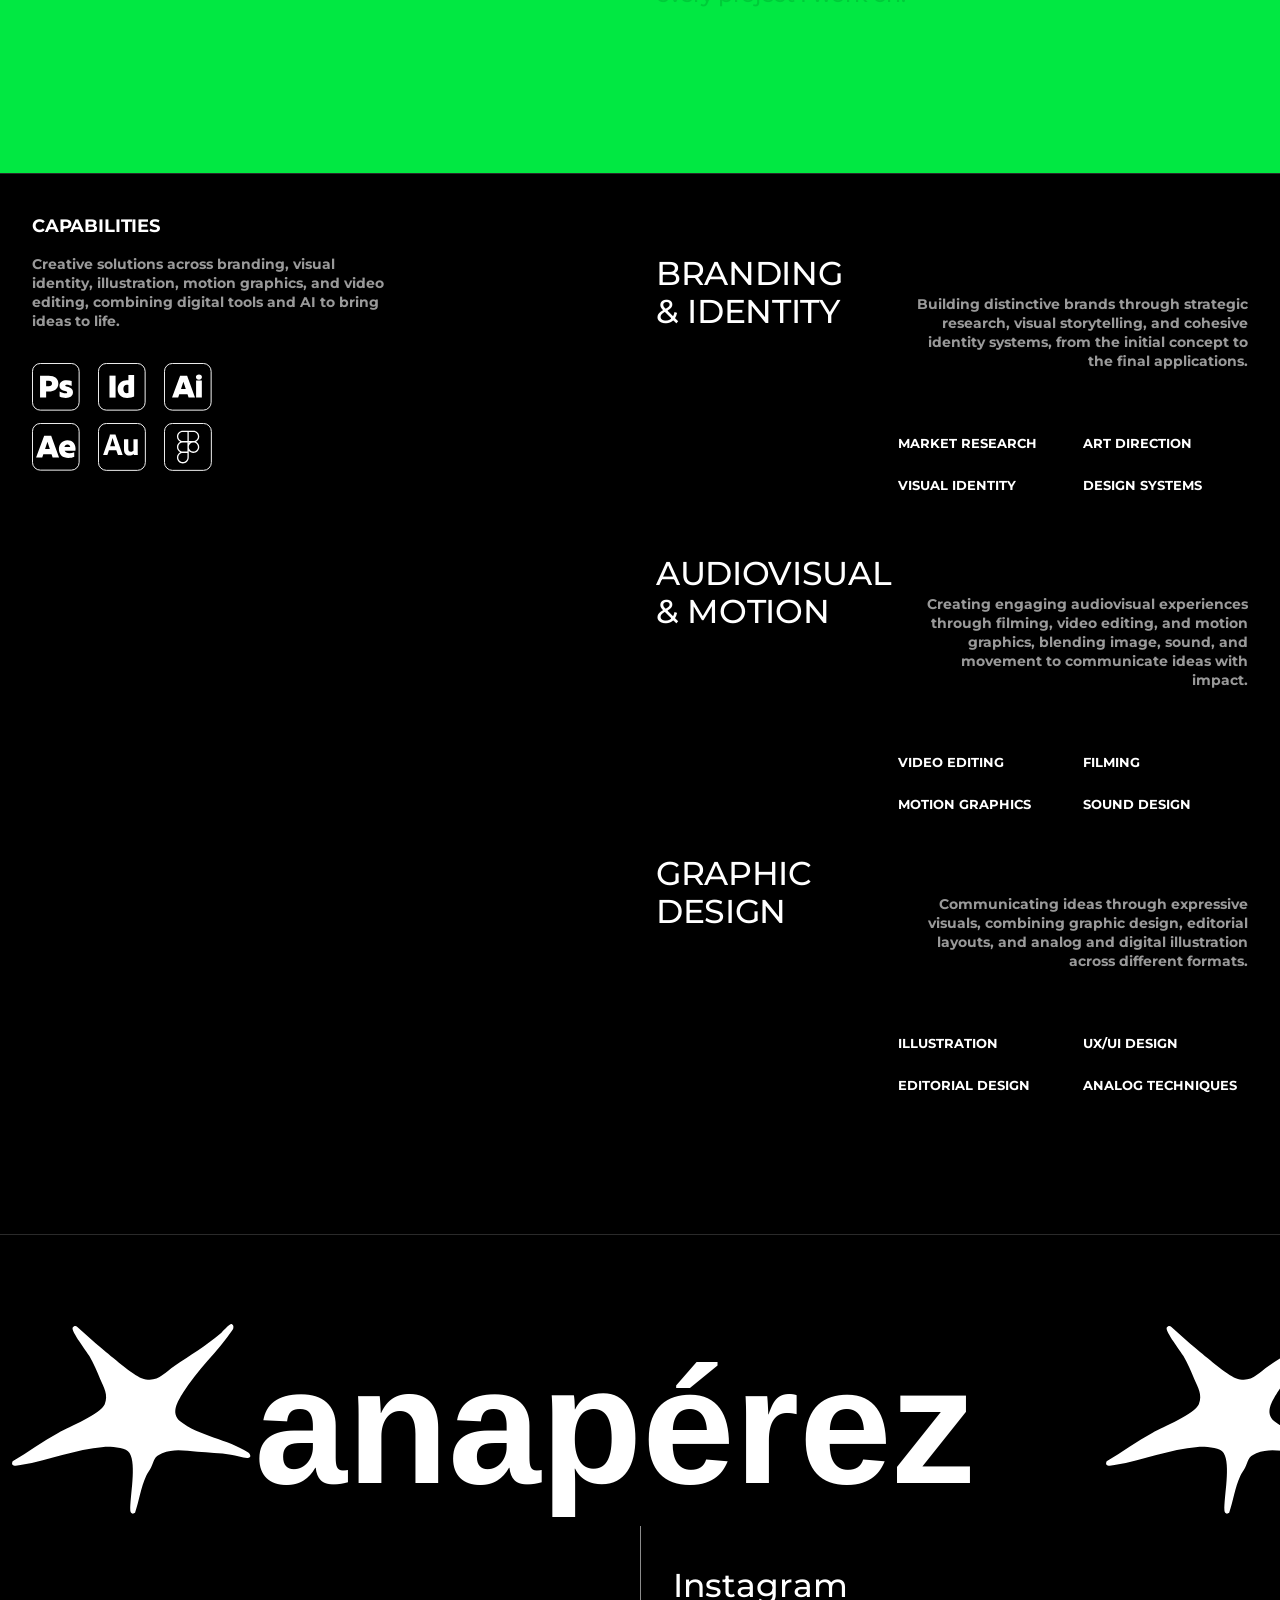
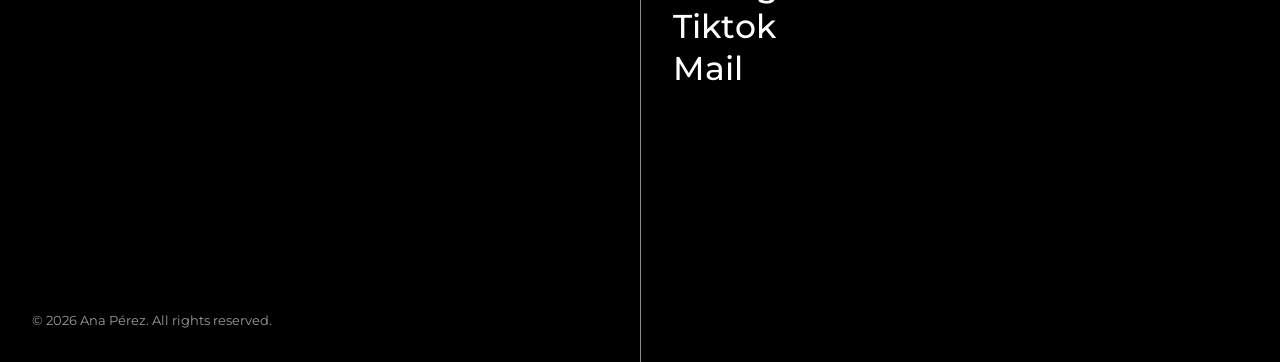
==== commit ef783c76: "proyectos" ====
--- a/index.html
+++ b/index.html
@@ -53,25 +53,31 @@
     <!-- WORKS -->
     <section class="works" id="works">
       <a href="project-1.html" class="project">
-        <div class="project__img"><span>Image 1</span></div>
-        <div class="project__info">
-          <h3>Project One</h3>
+        <div class="project__img">
+          <img src="media/project-1/image-hero.png" alt="Roccos preview" loading="lazy" />
+        </div>
+        <div class="project__info">
+          <h3>Roccos</h3>
           <p>Brand strategy, Creative direction</p>
         </div>
       </a>
 
       <a href="project-2.html" class="project">
-        <div class="project__img"><span>Image 2</span></div>
-        <div class="project__info">
-          <h3>Project Two</h3>
+        <div class="project__img">
+          <img src="media/project-2/image-hero.png" alt="Olympics preview" loading="lazy" />
+        </div>
+        <div class="project__info">
+          <h3>Olympics</h3>
           <p>Visual identity, Brand applications</p>
         </div>
       </a>
 
       <a href="project-3.html" class="project">
-        <div class="project__img"><span>Image 3</span></div>
-        <div class="project__info">
-          <h3>Project Three</h3>
+        <div class="project__img">
+          <img src="media/project-3/image-hero.jpg" alt="Blüelab work cover" loading="lazy" />
+        </div>
+        <div class="project__info">
+          <h3>Blüelab</h3>
           <p>Creative direction, Visual identity</p>
         </div>
       </a>
--- a/css/style.css
+++ b/css/style.css
@@ -198,6 +198,7 @@
 .project__img img {
   width: 100%; height: 100%;
   object-fit: cover;
+  object-position: center center;
   transition: transform .8s cubic-bezier(.2, .7, .2, 1);
 }
 .project:hover .project__img img { transform: scale(1.03); }
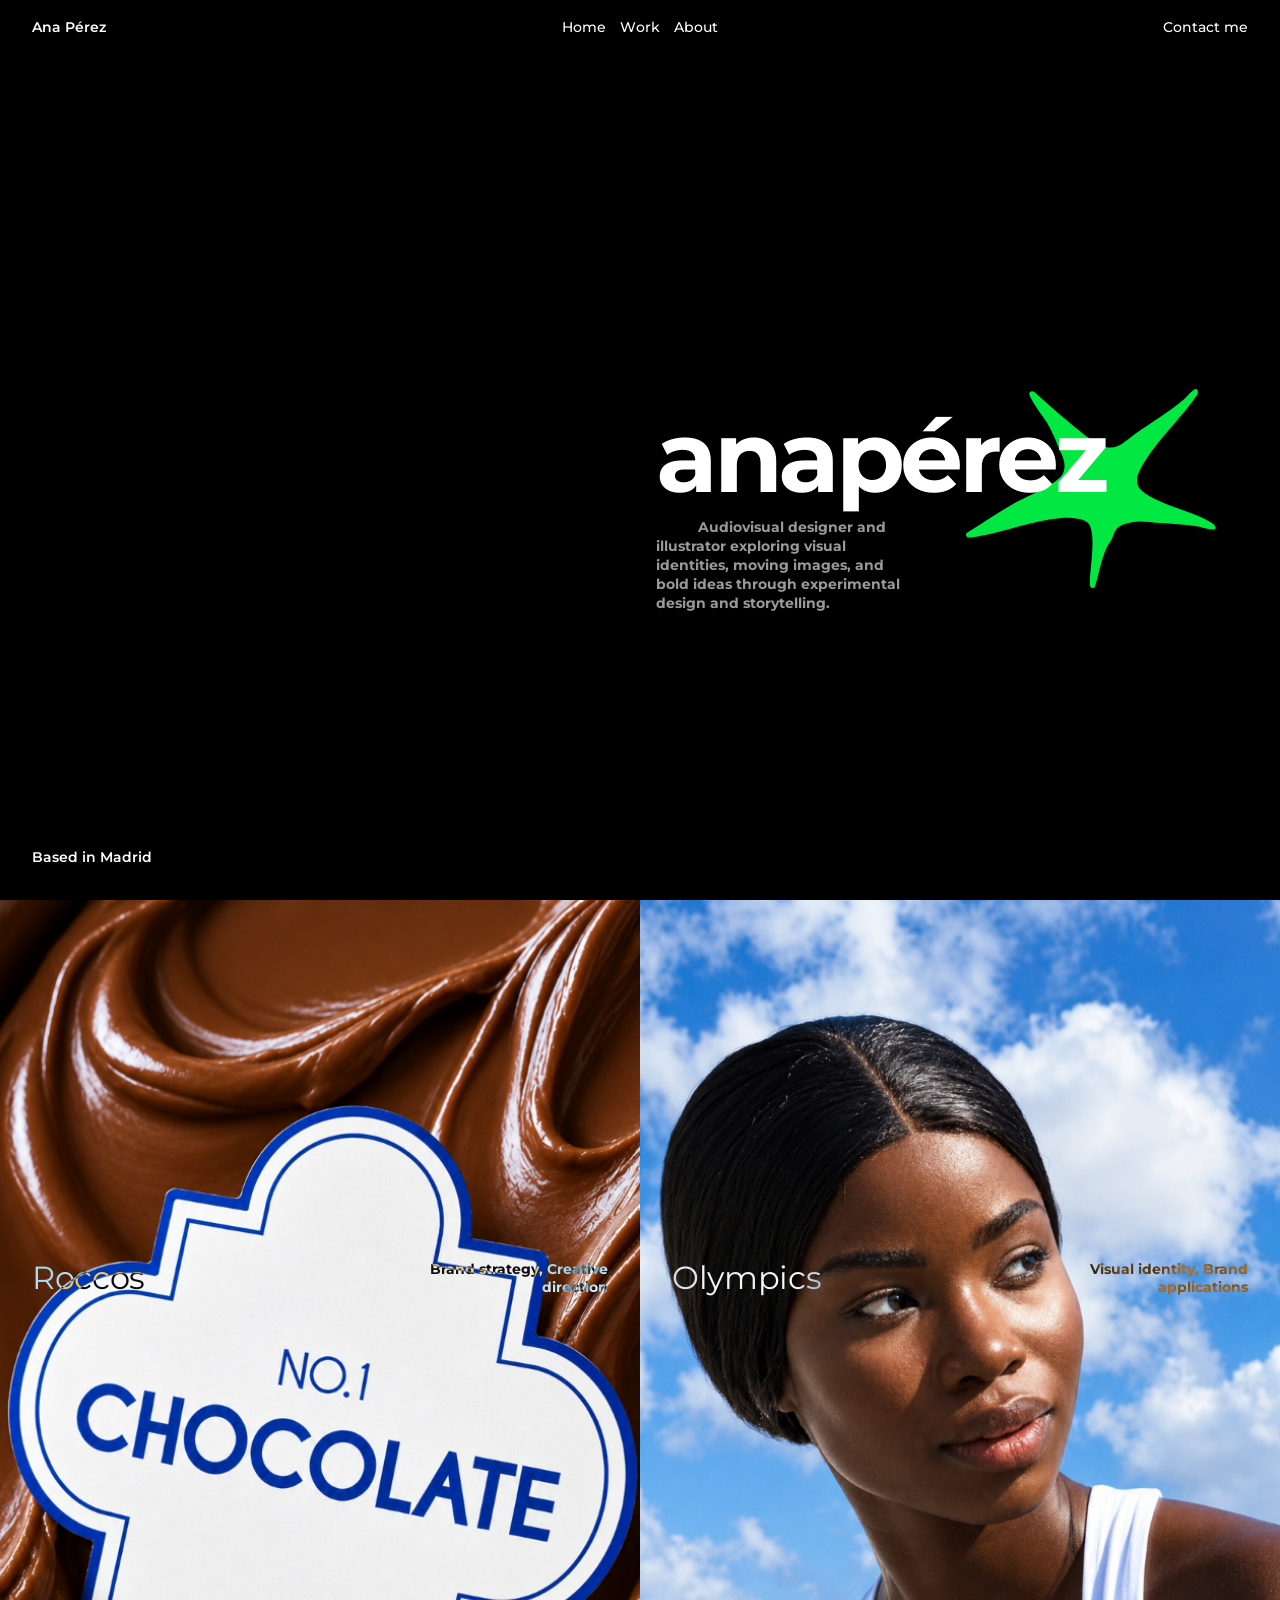
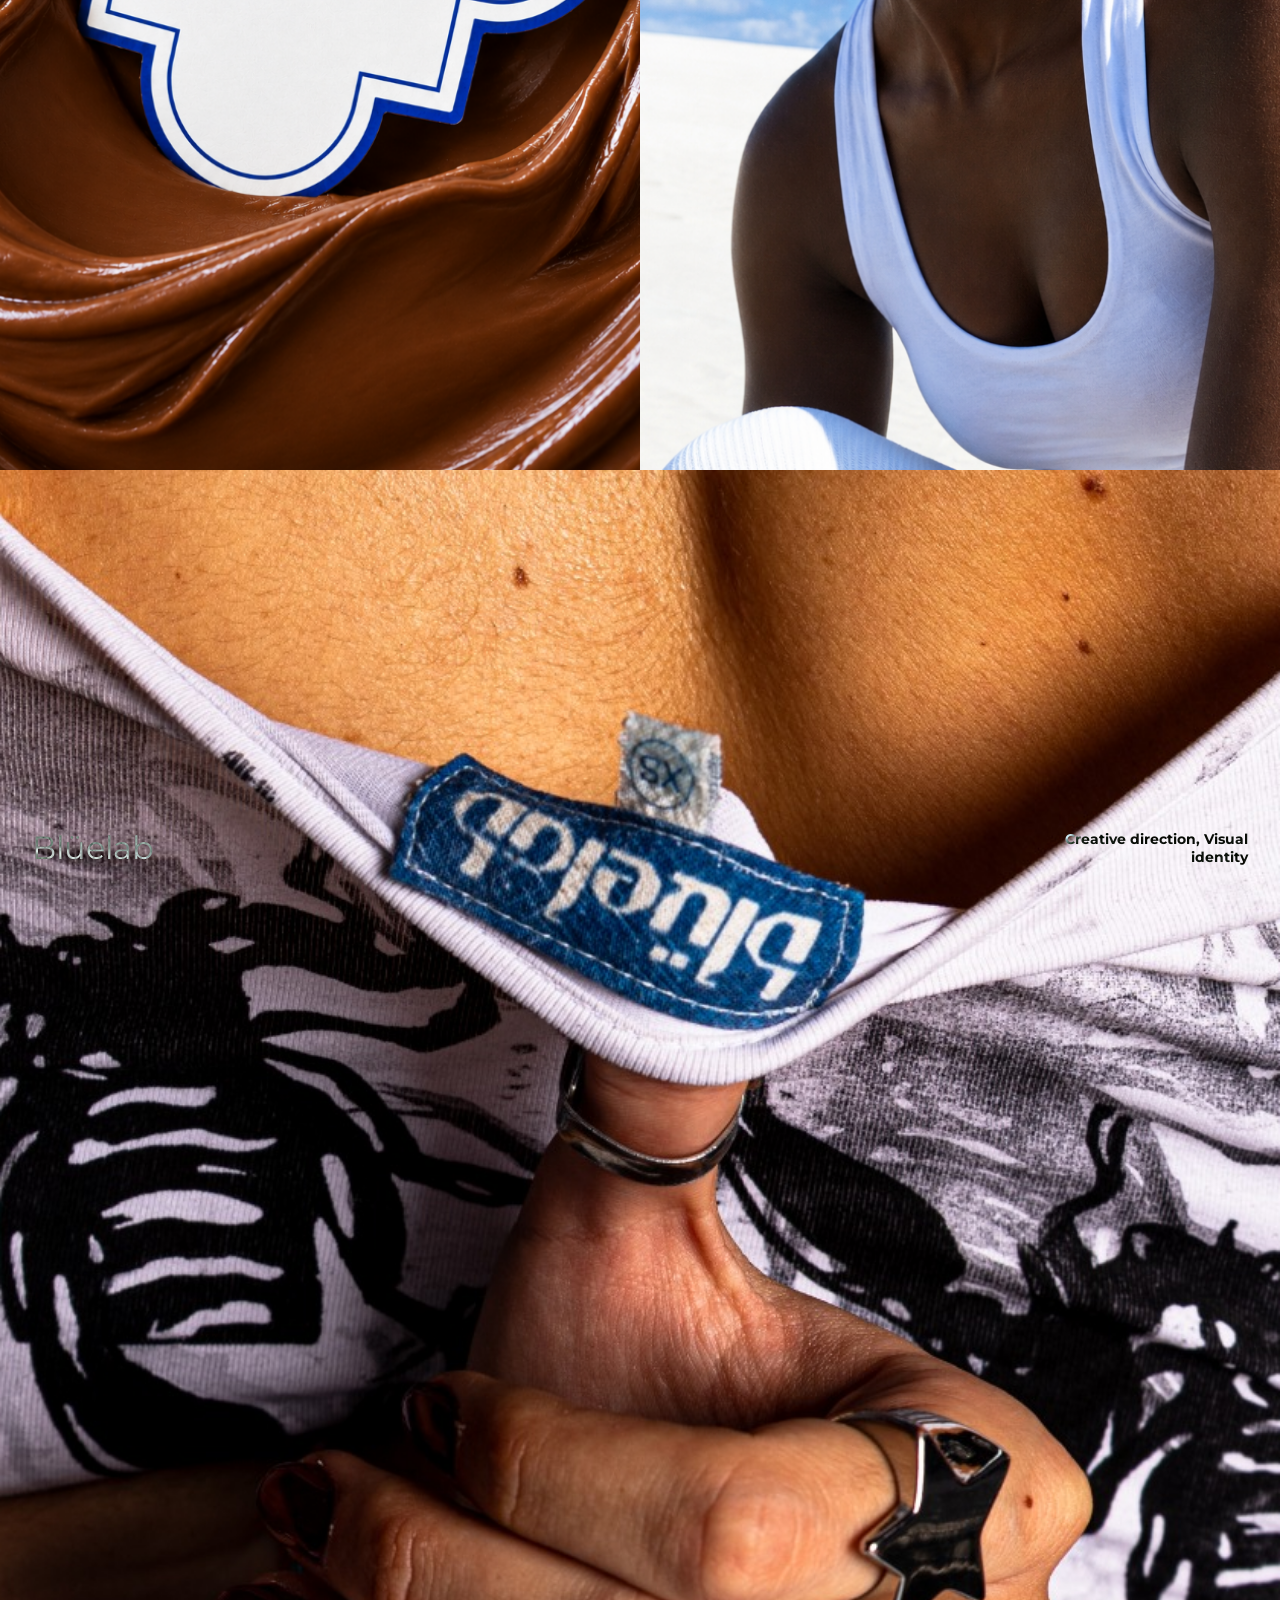
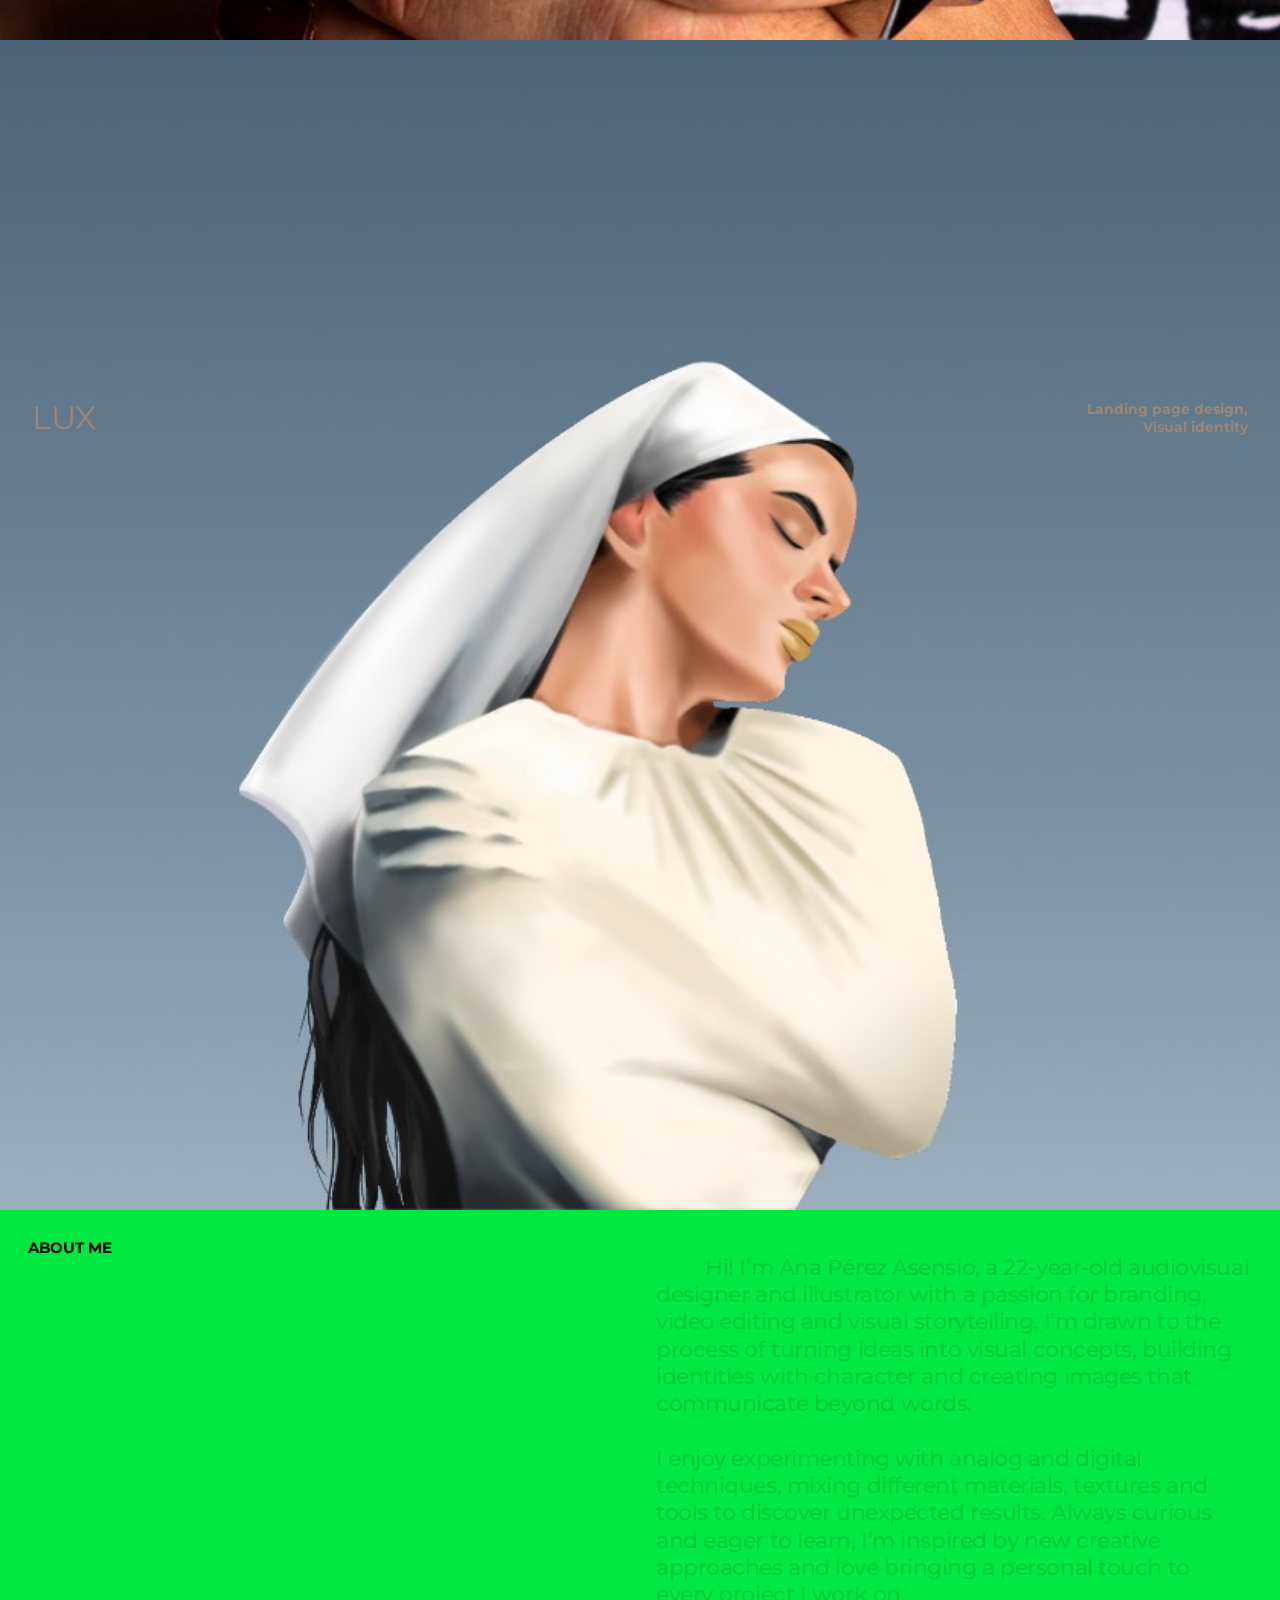
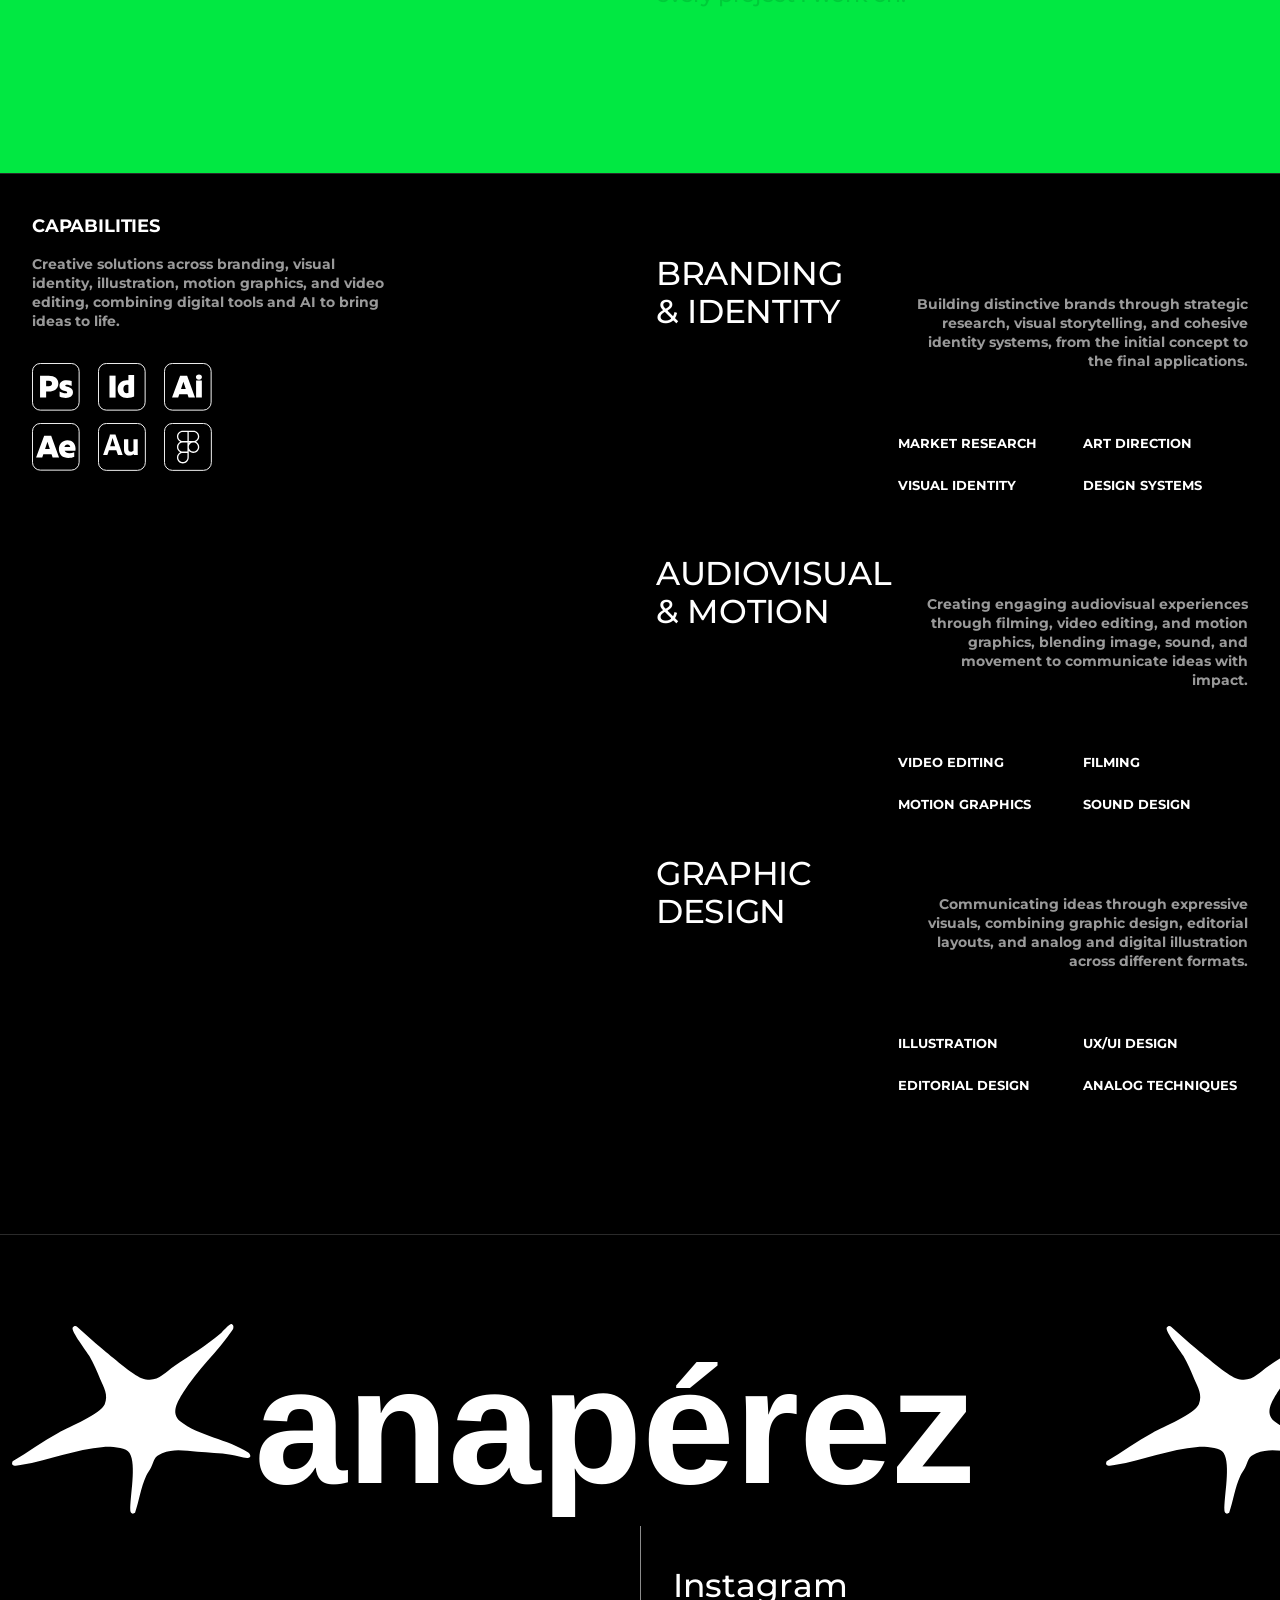
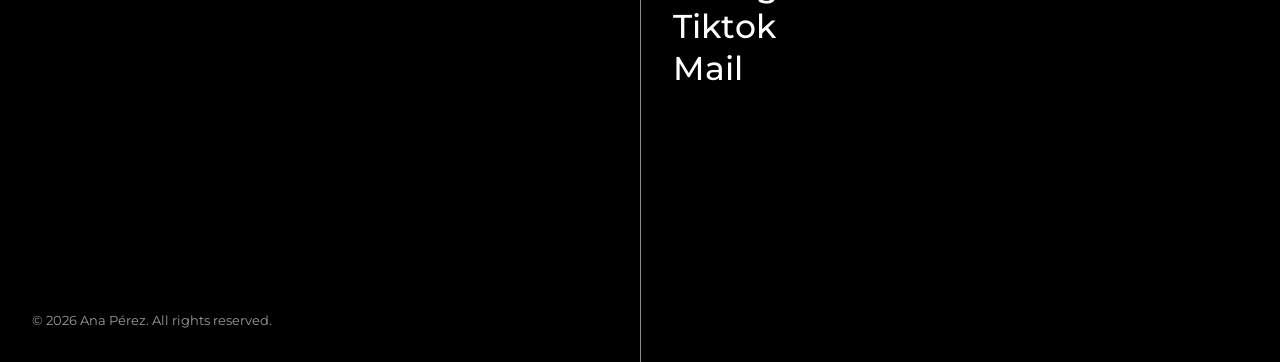
==== commit 757080f7: "caicaicai" ====
--- a/index.html
+++ b/index.html
@@ -83,9 +83,11 @@
       </a>
 
       <a href="project-4.html" class="project">
-        <div class="project__img"><span>Image 4</span></div>
-        <div class="project__info">
-          <h3>Project Four</h3>
+        <div class="project__img">
+          <img src="media/project-4/image-hero.jpg" alt="LUX project cover" loading="lazy" />
+        </div>
+        <div class="project__info">
+          <h3>LUX</h3>
           <p>Landing page design, Visual identity</p>
         </div>
       </a>
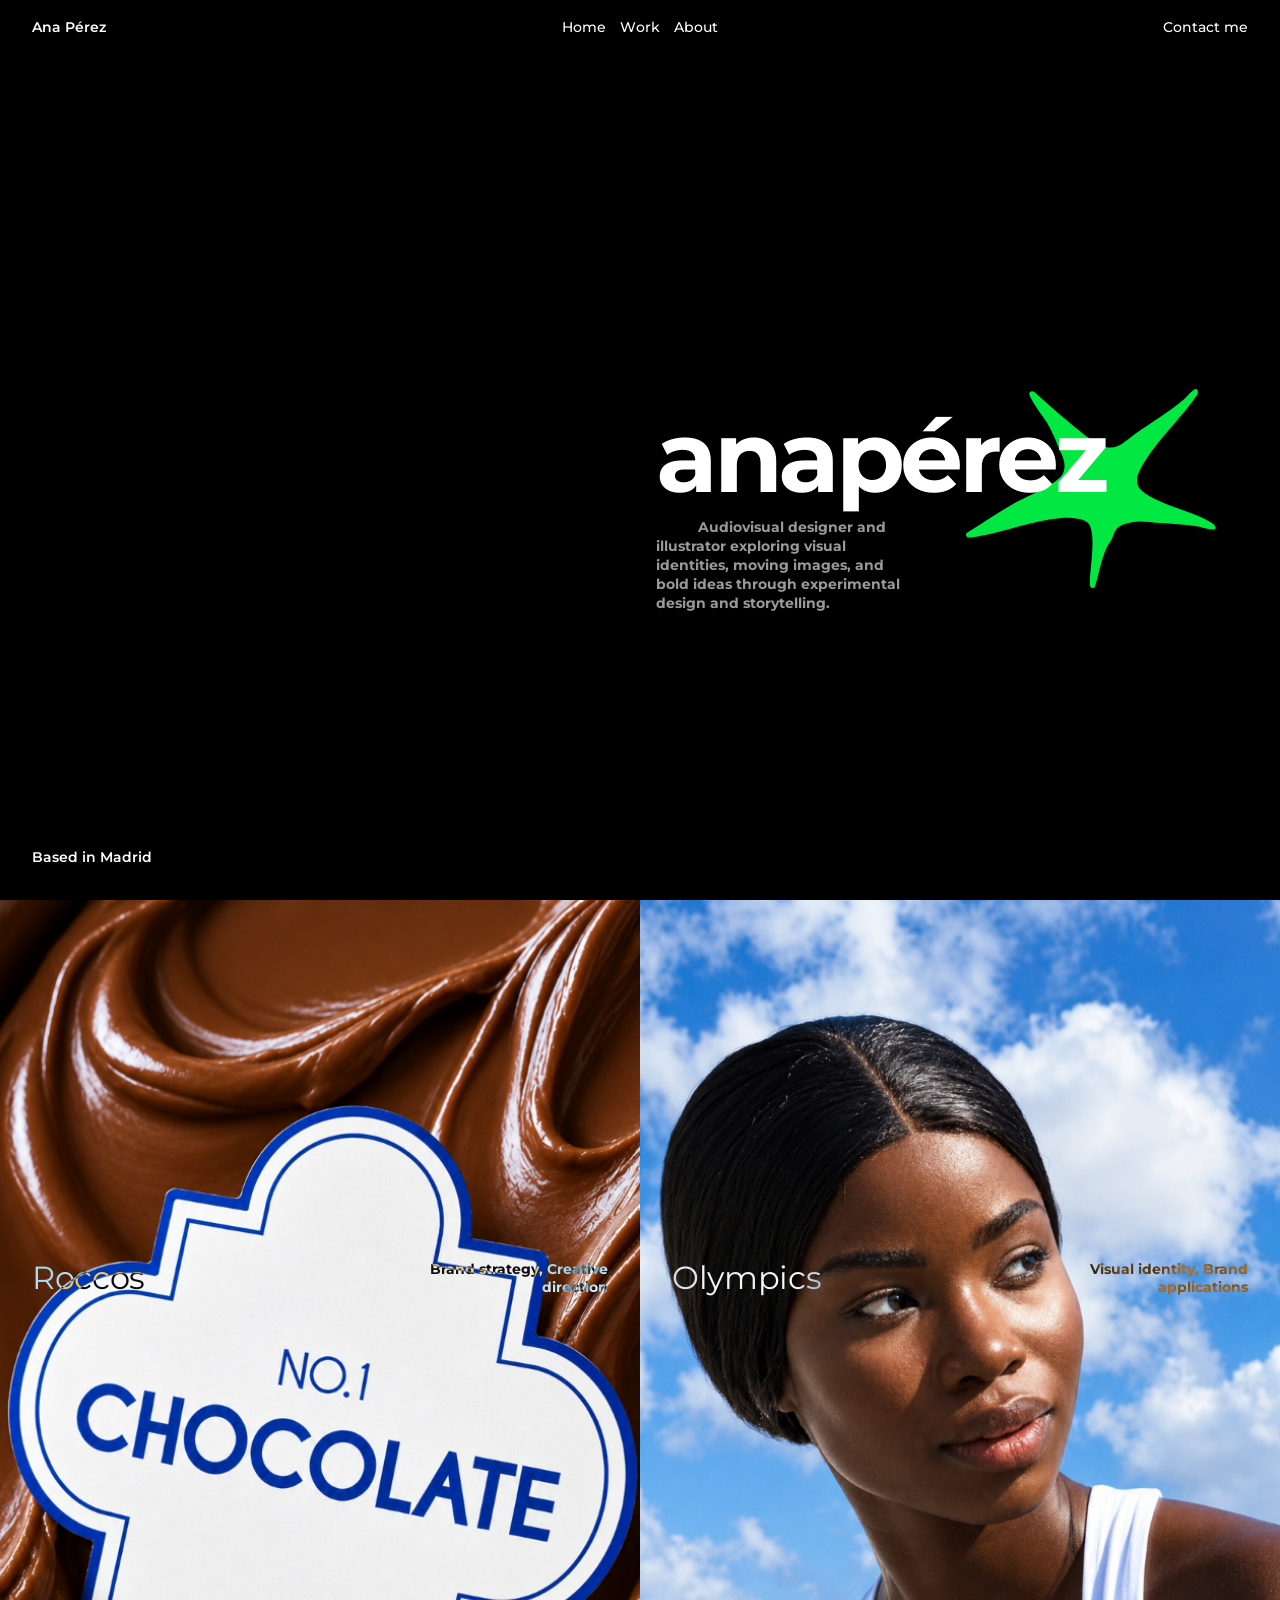
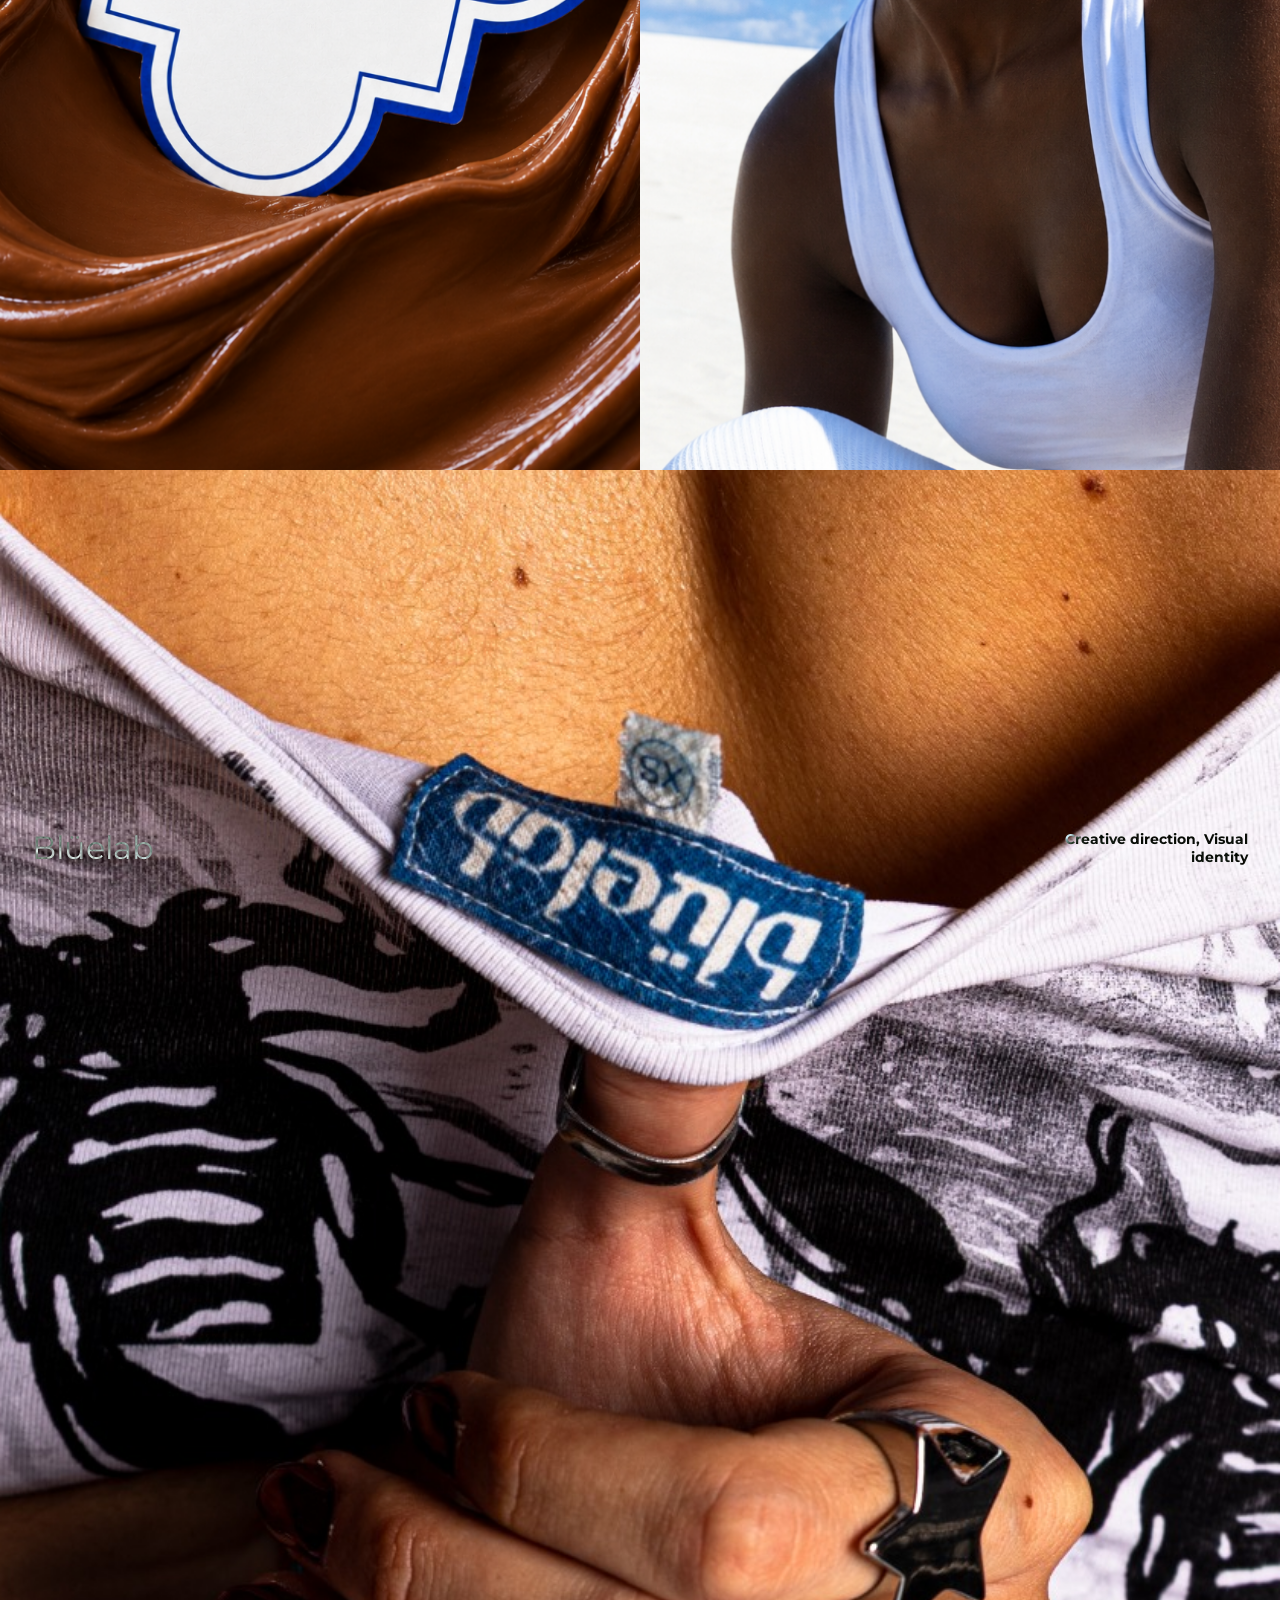
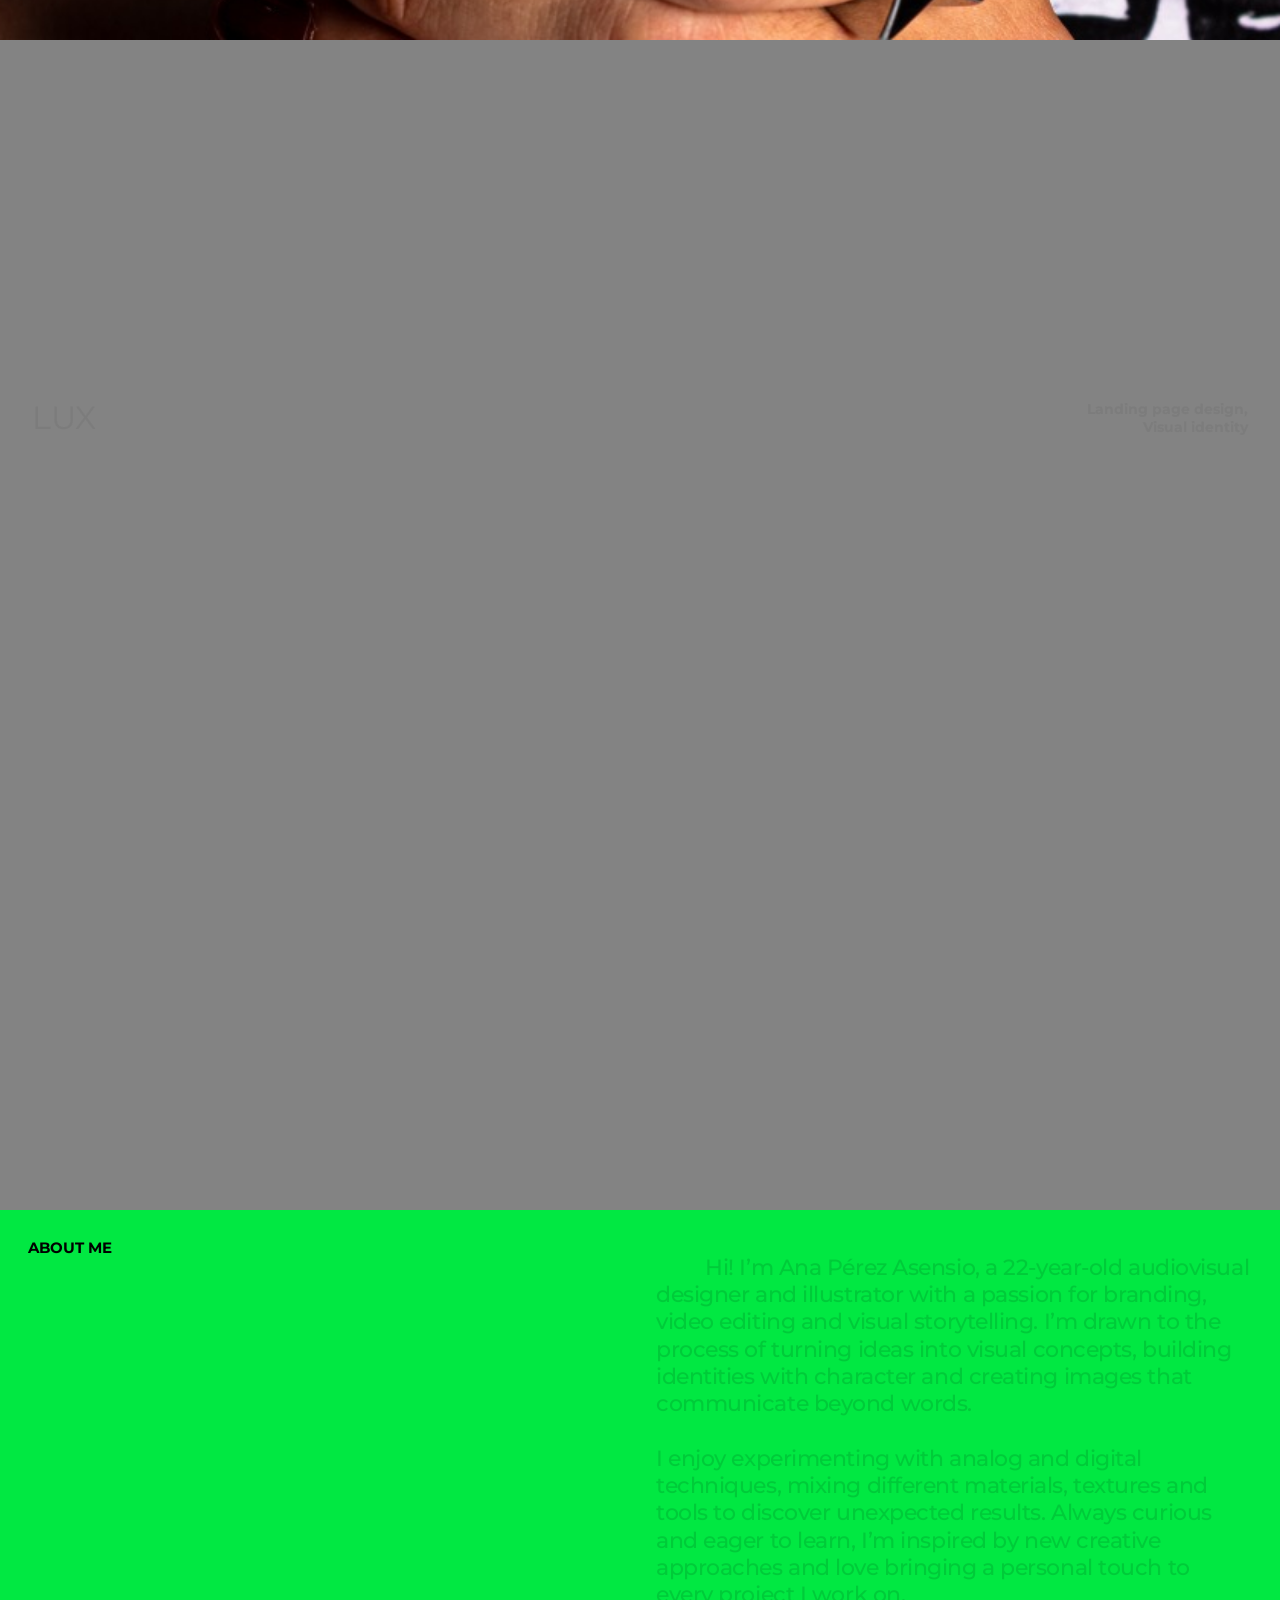
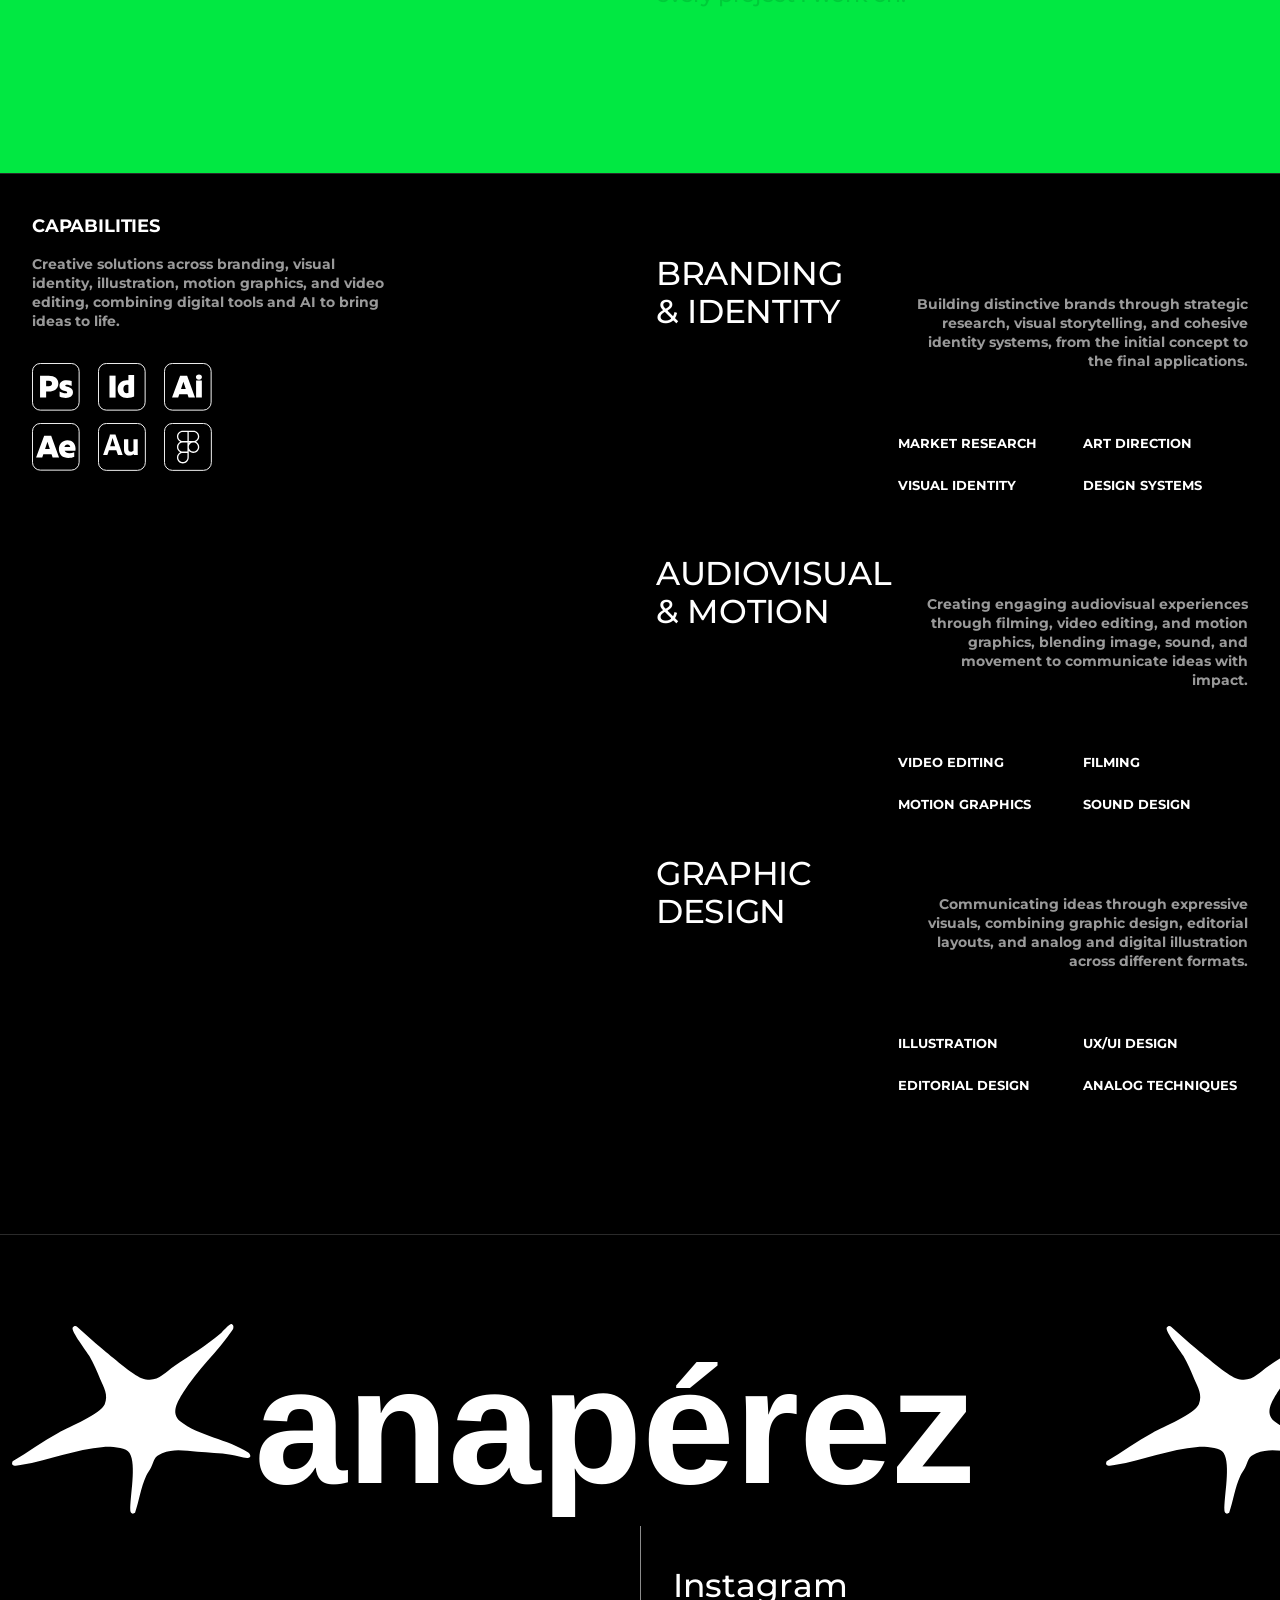
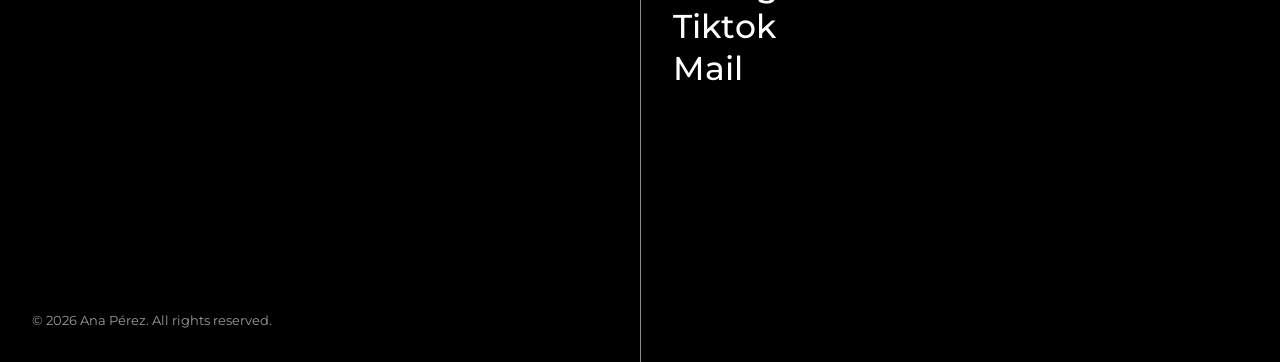
==== commit c1f1488d: "cambio" ====
--- a/index.html
+++ b/index.html
@@ -84,7 +84,7 @@
 
       <a href="project-4.html" class="project">
         <div class="project__img">
-          <img src="media/project-4/image-hero.jpg" alt="LUX project cover" loading="lazy" />
+          <video src="media/project-4/work-cover.mp4" autoplay muted loop playsinline preload="metadata" aria-label="LUX project cover"></video>
         </div>
         <div class="project__info">
           <h3>LUX</h3>
--- a/css/style.css
+++ b/css/style.css
@@ -195,13 +195,15 @@
   place-items: center;
   color: rgba(255, 255, 255, .7);
 }
-.project__img img {
+.project__img img,
+.project__img video {
   width: 100%; height: 100%;
   object-fit: cover;
   object-position: center center;
   transition: transform .8s cubic-bezier(.2, .7, .2, 1);
 }
-.project:hover .project__img img { transform: scale(1.03); }
+.project:hover .project__img img,
+.project:hover .project__img video { transform: scale(1.03); }
 /* Colores de prueba (bórralos cuando pongas tus imágenes) */
 .project:nth-child(1) .project__img { background: #999999; }
 .project:nth-child(2) .project__img { background: #6f6e6b; }
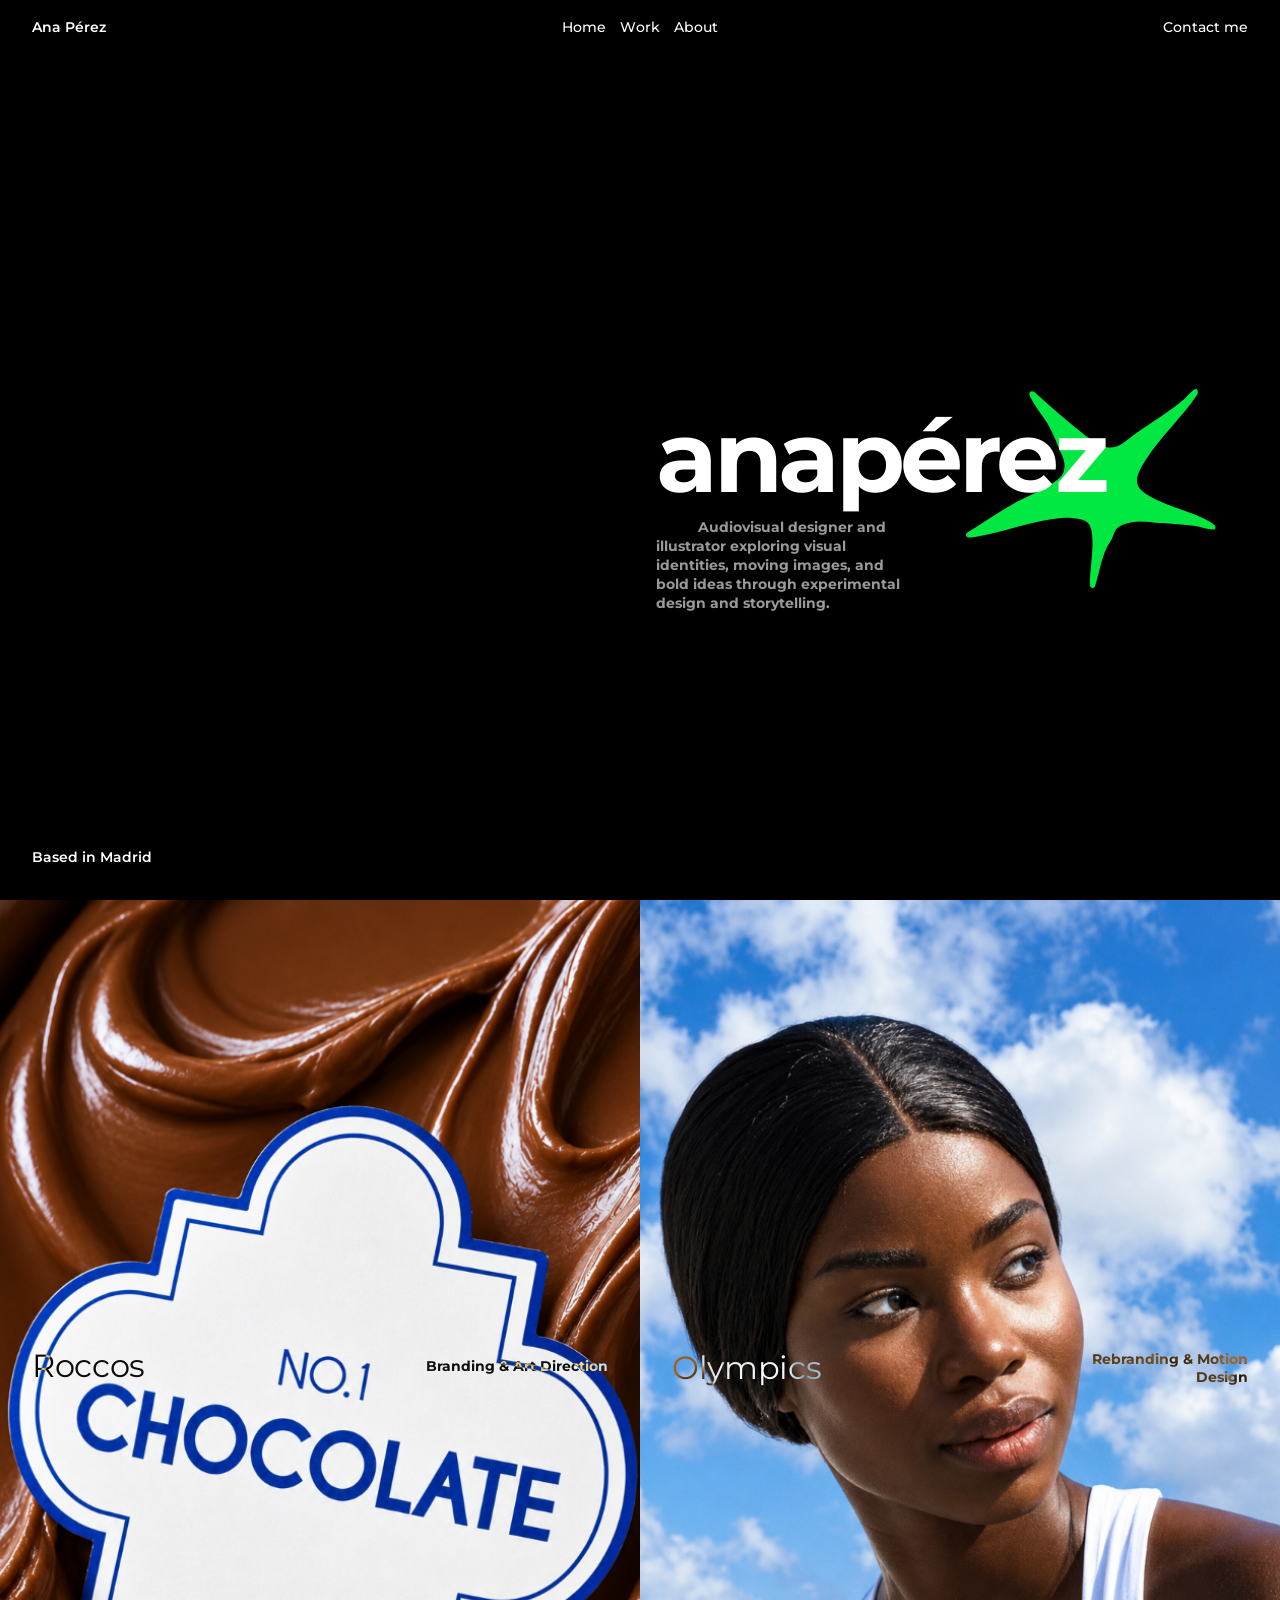
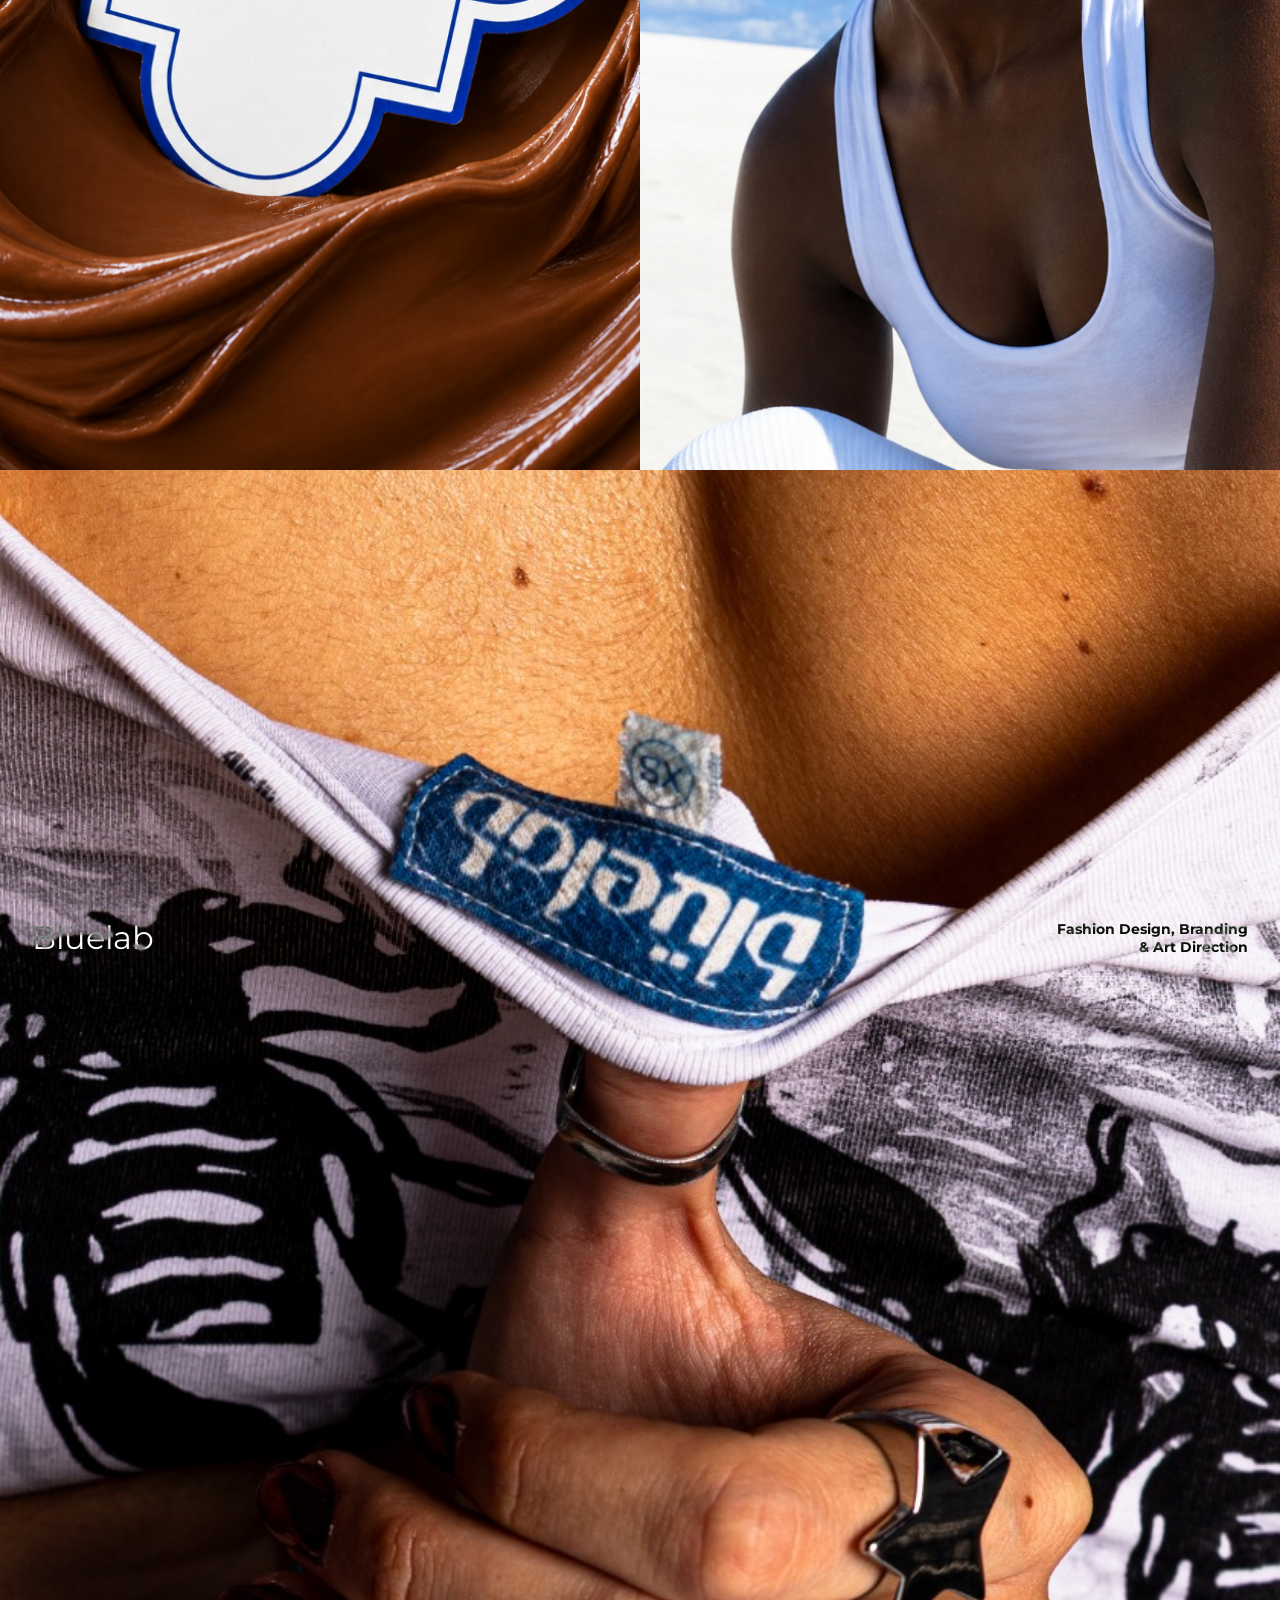
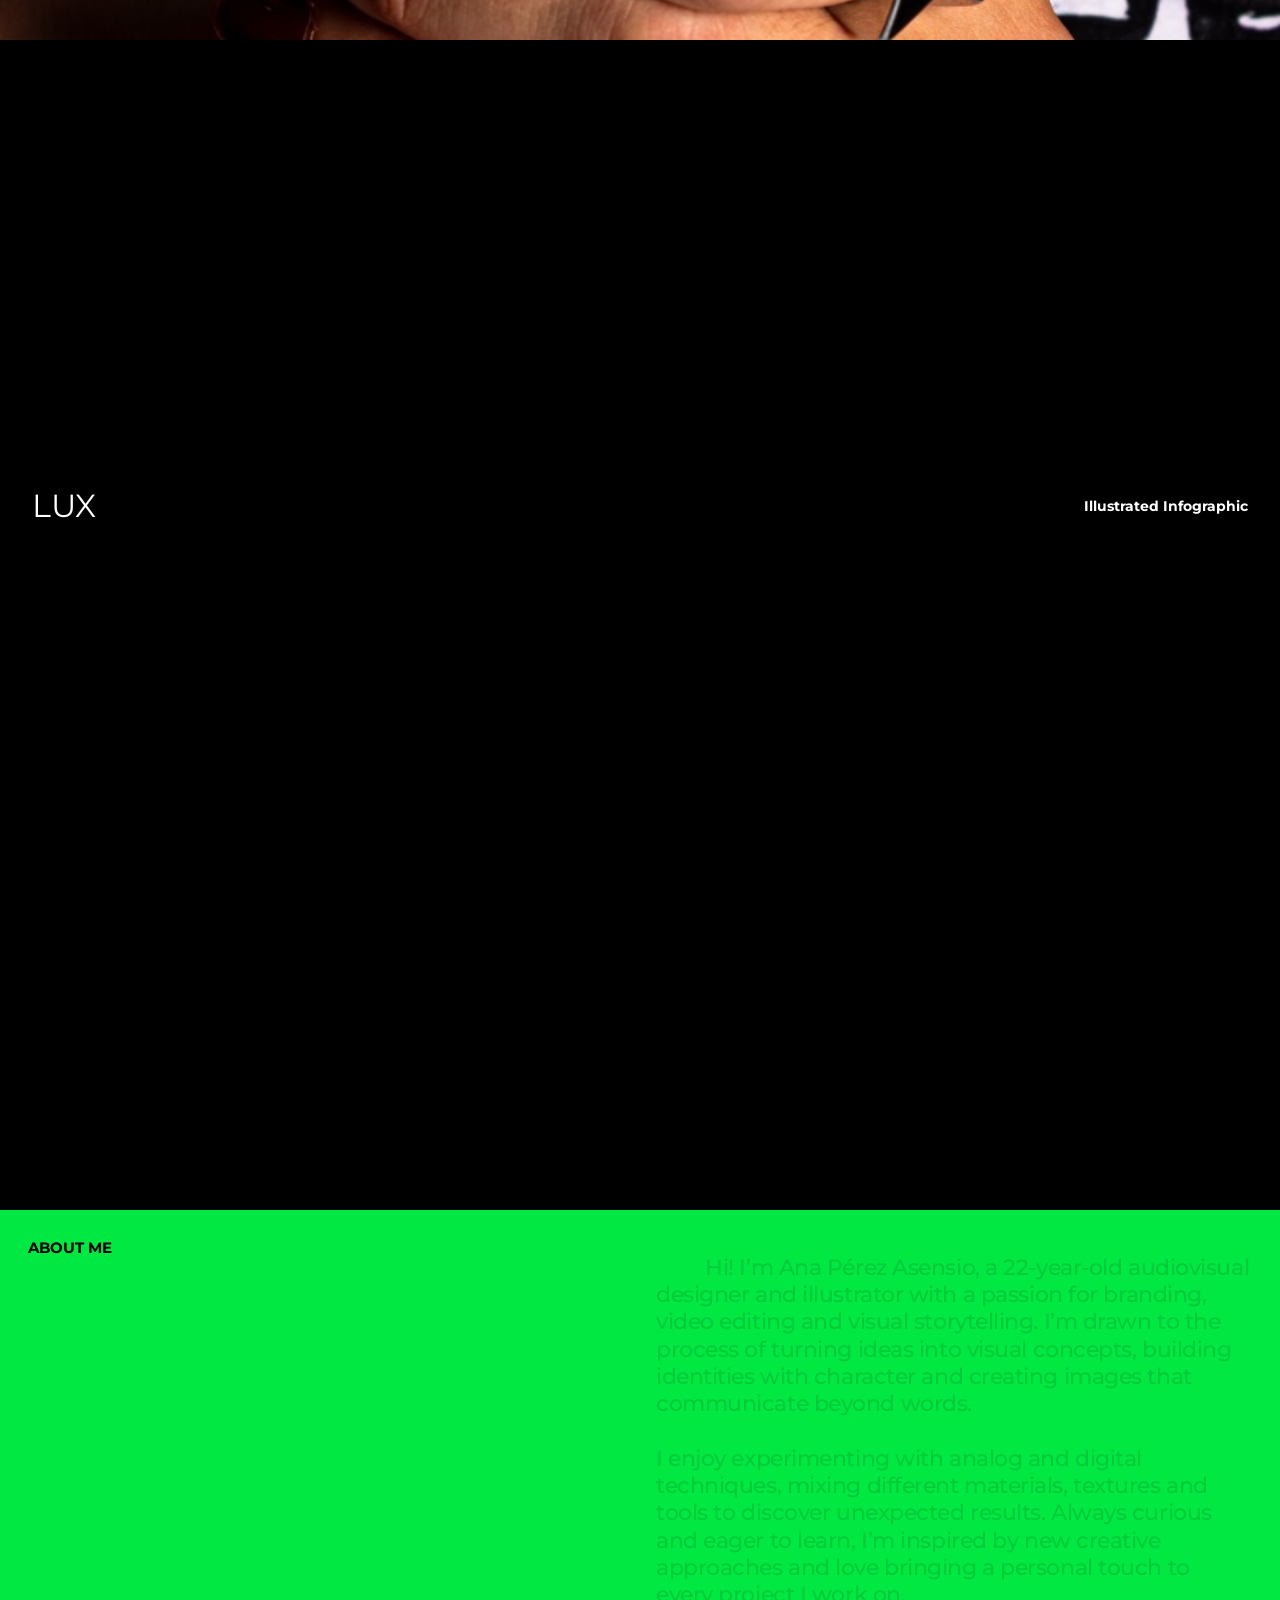
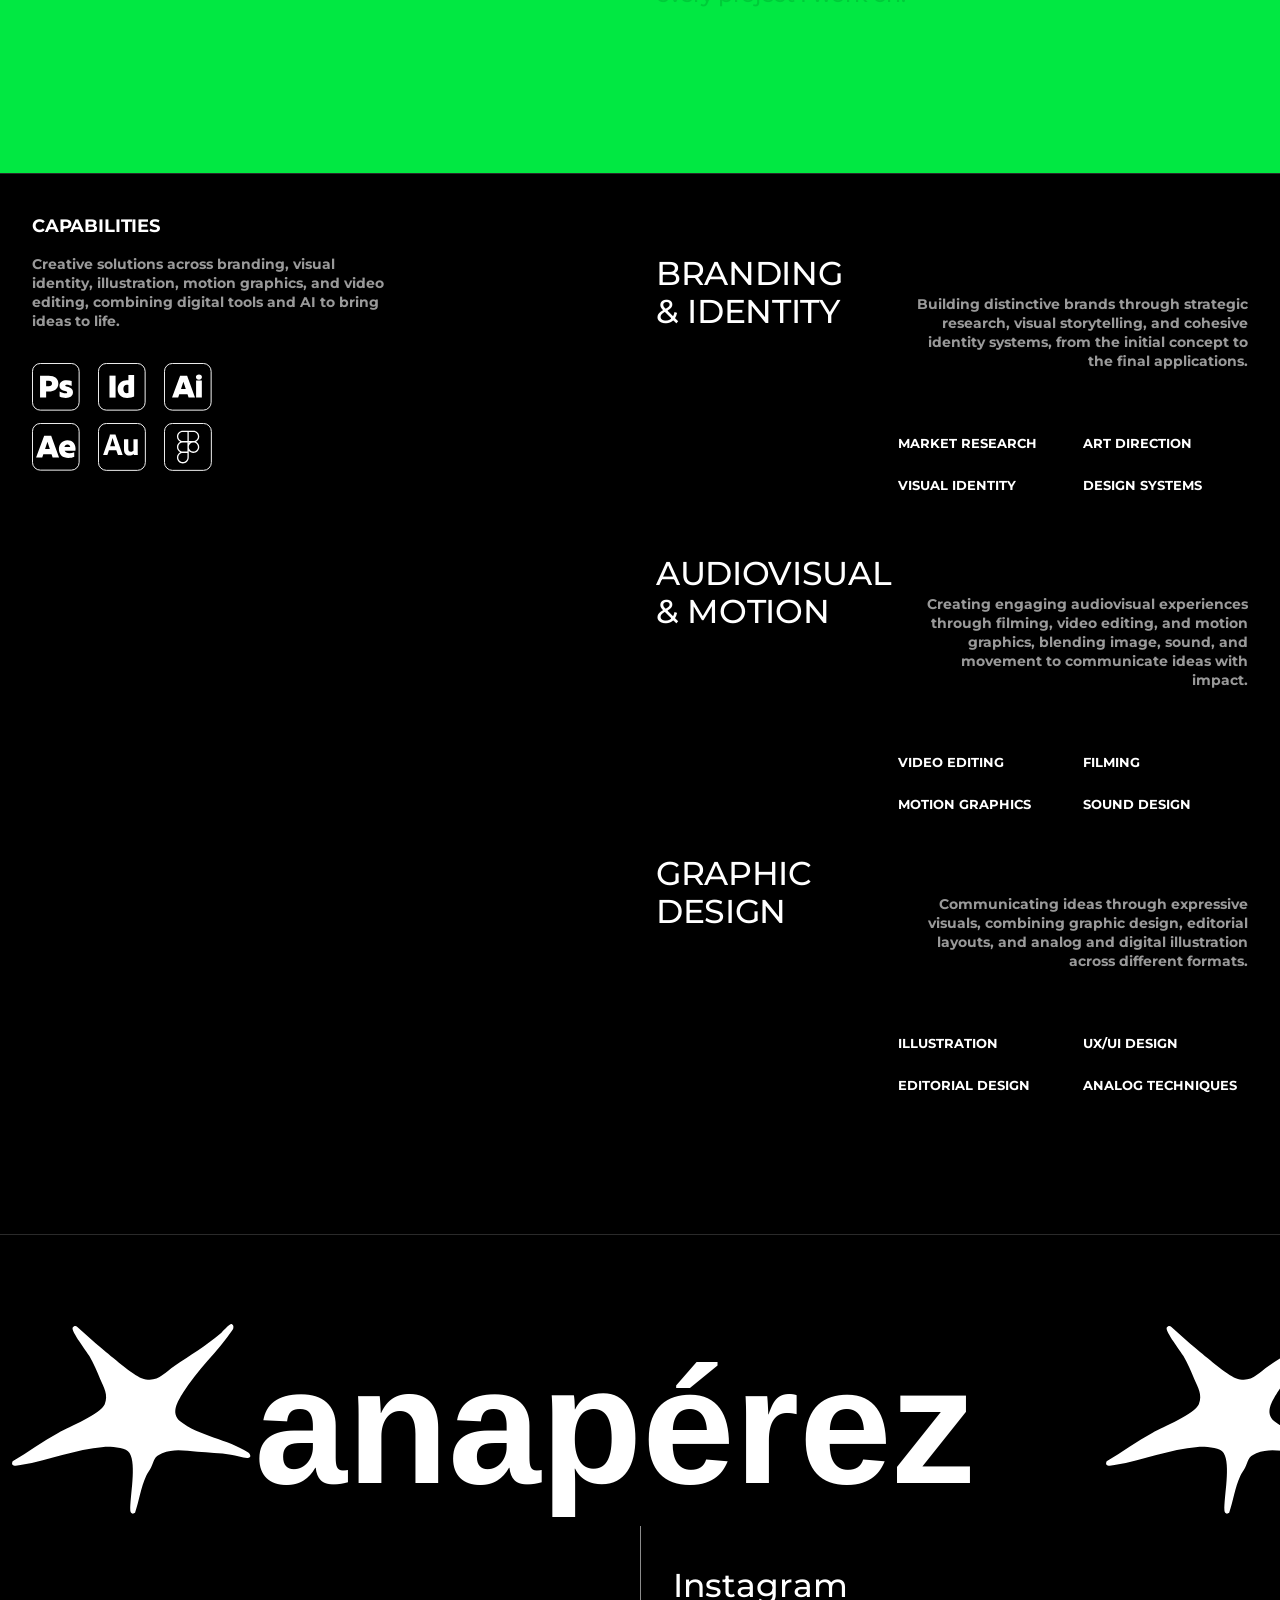
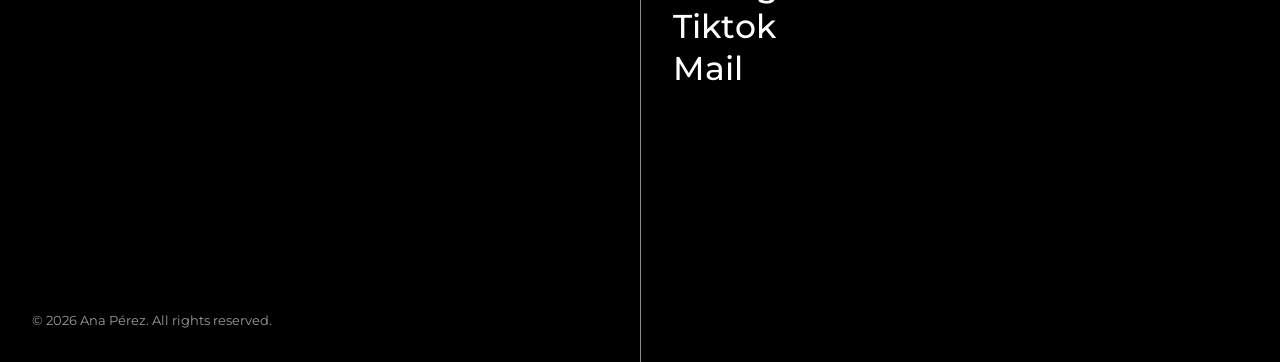
==== commit 8b0b837f: "FINAL" ====
--- a/index.html
+++ b/index.html
@@ -58,7 +58,7 @@
         </div>
         <div class="project__info">
           <h3>Roccos</h3>
-          <p>Brand strategy, Creative direction</p>
+          <p>Branding & Art Direction</p>
         </div>
       </a>
 
@@ -68,7 +68,7 @@
         </div>
         <div class="project__info">
           <h3>Olympics</h3>
-          <p>Visual identity, Brand applications</p>
+          <p>Rebranding & Motion Design</p>
         </div>
       </a>
 
@@ -78,7 +78,7 @@
         </div>
         <div class="project__info">
           <h3>Blüelab</h3>
-          <p>Creative direction, Visual identity</p>
+          <p>Fashion Design, Branding & Art Direction</p>
         </div>
       </a>
 
@@ -88,7 +88,7 @@
         </div>
         <div class="project__info">
           <h3>LUX</h3>
-          <p>Landing page design, Visual identity</p>
+          <p>Illustrated Infographic</p>
         </div>
       </a>
     </section>
--- a/css/style.css
+++ b/css/style.css
@@ -204,20 +204,24 @@
 }
 .project:hover .project__img img,
 .project:hover .project__img video { transform: scale(1.03); }
+.project:nth-child(4) .project__img video {
+  object-fit: cover;
+  object-position: center center;
+}
 /* Colores de prueba (bórralos cuando pongas tus imágenes) */
 .project:nth-child(1) .project__img { background: #999999; }
 .project:nth-child(2) .project__img { background: #6f6e6b; }
 .project:nth-child(3) .project__img { background: #d9d9d9; }
-.project:nth-child(4) .project__img { background: #838383; }
+.project:nth-child(4) .project__img { background: #000; }
 
 /* Nombre (izquierda) + descripción (derecha): se quedan fijos mientras pasas
    por el proyecto y se paran cuando éste termina (igual que Capabilities) */
 .project__info {
   position: sticky;
-  top: 45vh;
-  top: 45svh;                             /* altura a la que se quedan fijos */
-  margin-top: 40vh;
-  margin-top: 40svh;                      /* dónde empiezan dentro del proyecto */
+  top: 50vh;
+  top: 50svh;                             /* mantiene el texto a media altura durante el scroll */
+  margin-top: 50vh;
+  margin-top: 50svh;                      /* posición inicial centrada en el proyecto */
   z-index: 1;
   display: flex;
   justify-content: space-between;
